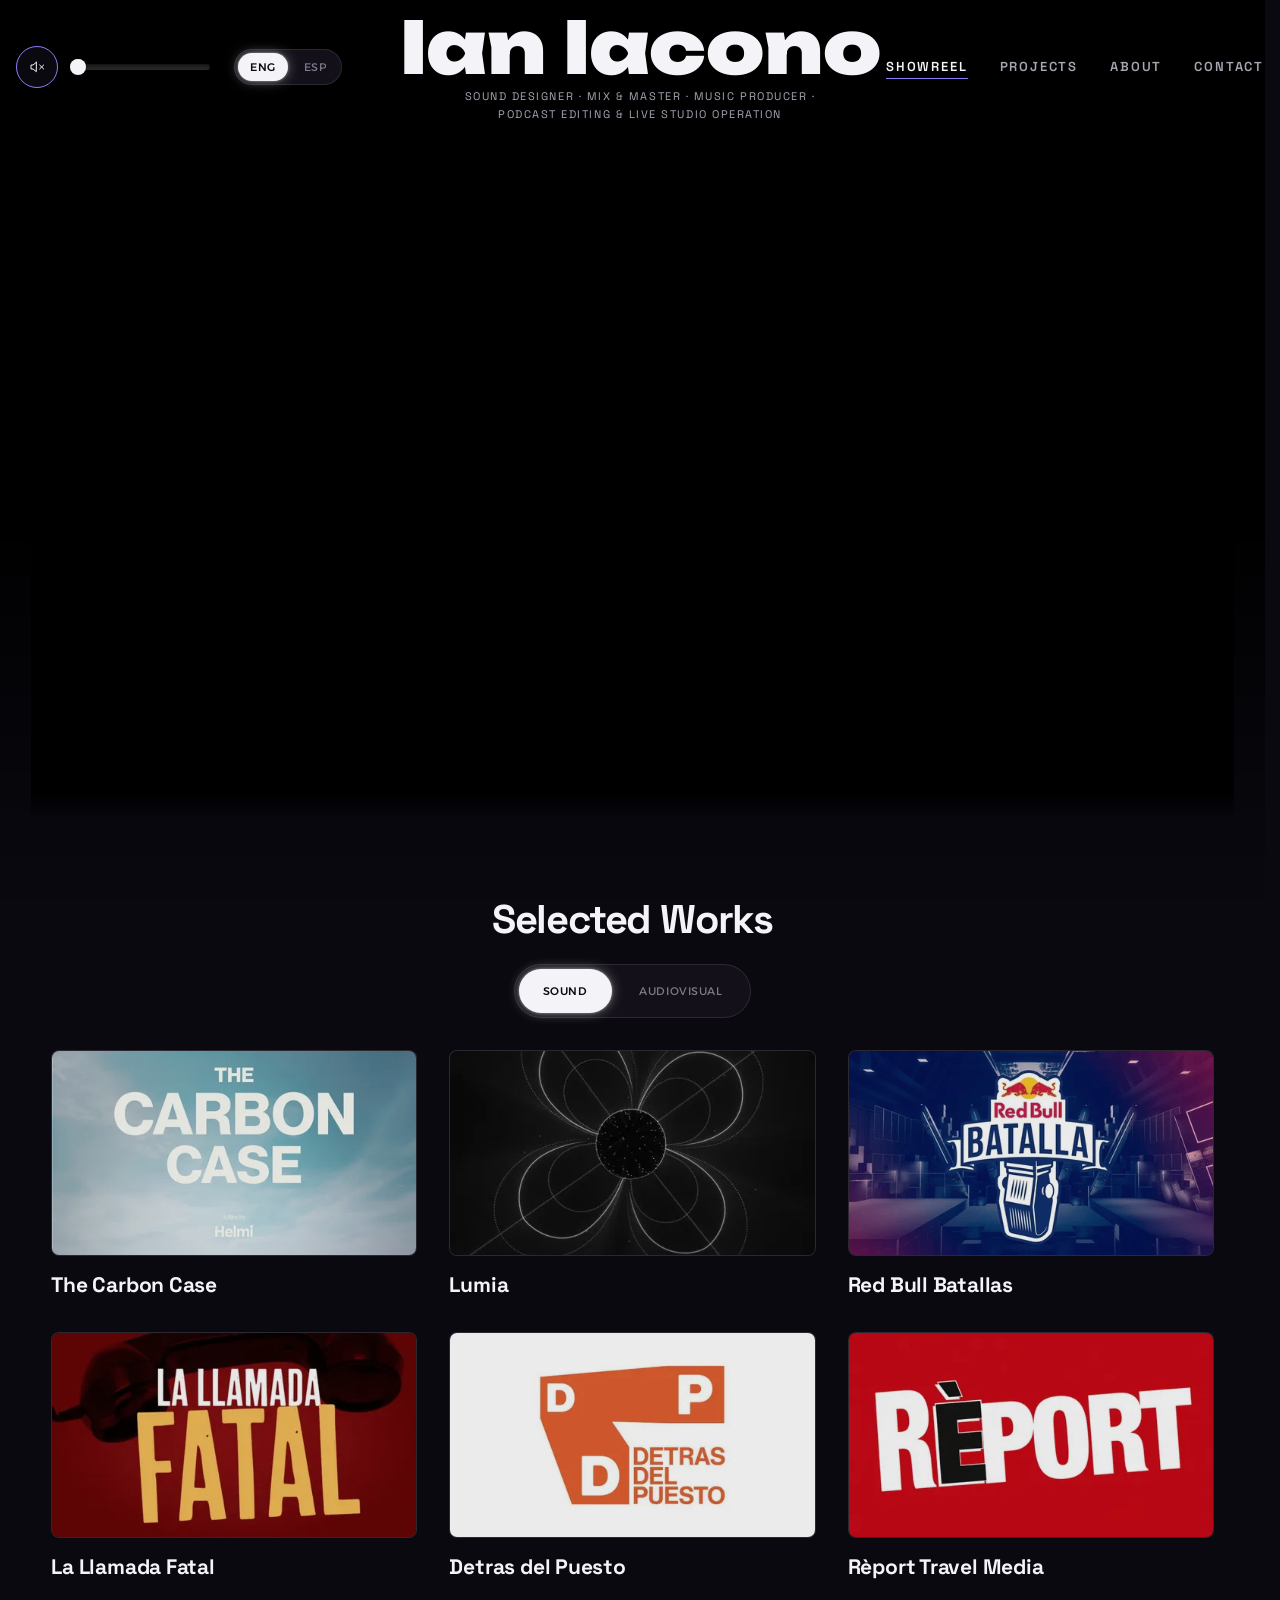
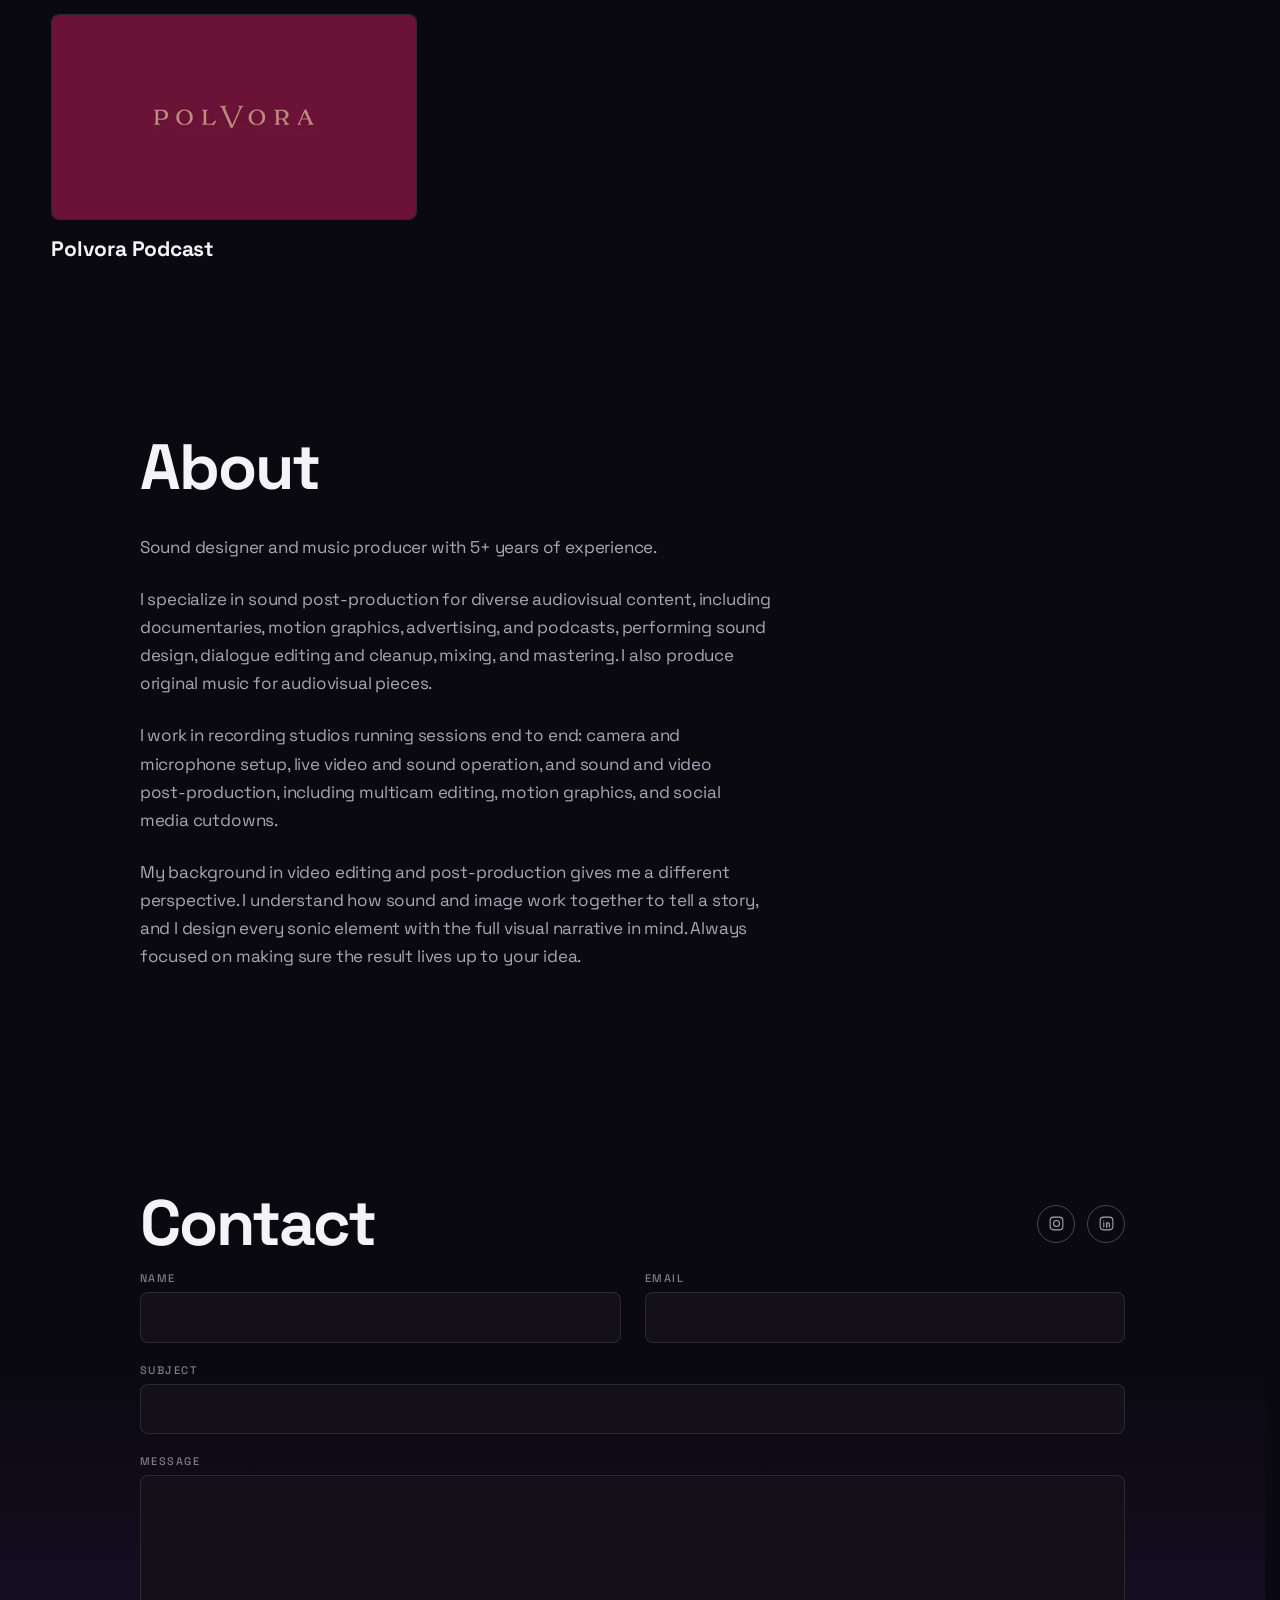
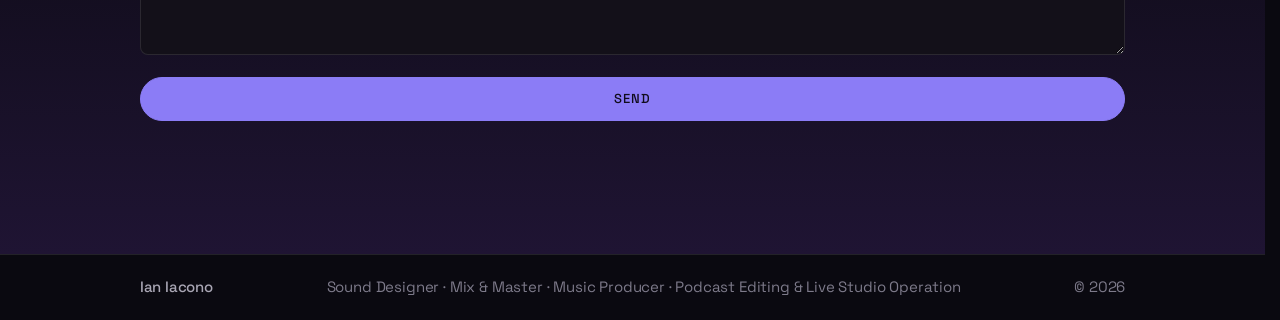
==== index.html @ ac447927 "Name the site "Ian Iacono — Sound Design & Audio Post Production" Replaces "Ian Iacono — Portfolio" " ====
<!doctype html>
<html lang="en" class="no-js">
<head>

  <!-- ======================================================================
       DATOS DE LA PAGINA
       Esto es lo que ve Google y lo que aparece cuando compartis el link.
       Para cambiar el titulo o la descripcion, edita las lineas de abajo.
       ====================================================================== -->

  <meta charset="utf-8">
  <meta name="viewport" content="width=device-width, initial-scale=1">

  <title>Ian Iacono — Sound Design &amp; Audio Post Production</title>
  <meta name="description" content="Sound Designer &middot; Mix &amp; Master &middot; Music Producer &middot; Audio Editing &amp; Live Studio Operation // 5+ years of experience in sound post-production for diverse audiovisual content, including documentaries, motion graphics, advertising, and podcasts">

  <!-- Las 4 lineas marcadas con DOMINIO son la direccion real del sitio.
       Tienen que ser absolutas (con https:// y el dominio entero) porque
       las lee gente de afuera: Google, para saber cual es la direccion
       verdadera, y WhatsApp/Instagram, para ir a buscar la imagen de la
       previsualizacion. Si algun dia cambia el dominio, se cambian estas
       cuatro y el archivo CNAME de la raiz, y nada mas. -->
  <link rel="canonical" href="https://ianiacono.com/">                           <!-- DOMINIO -->

  <!-- Como se ve el link al compartirlo en WhatsApp, Instagram, etc. -->
  <meta property="og:type" content="website">
  <meta property="og:site_name" content="Ian Iacono">
  <meta property="og:title" content="Ian Iacono — Sound Design &amp; Audio Post Production">
  <meta property="og:description" content="Sound Designer &middot; Mix &amp; Master &middot; Music Producer &middot; Audio Editing &amp; Live Studio Operation // 5+ years of experience in sound post-production for diverse audiovisual content, including documentaries, motion graphics, advertising, and podcasts">
  <meta property="og:url" content="https://ianiacono.com/">                      <!-- DOMINIO -->
  <meta property="og:image" content="https://ianiacono.com/assets/img/og.jpg?v=2">   <!-- DOMINIO -->
  <meta property="og:image:width" content="1200">
  <meta property="og:image:height" content="630">
  <meta property="og:image:alt" content="Ian Iacono — Sound Design &amp; Audio Post Production">
  <meta property="og:locale" content="en_US">

  <meta name="twitter:card" content="summary_large_image">
  <meta name="twitter:title" content="Ian Iacono — Sound Design &amp; Audio Post Production">
  <meta name="twitter:description" content="Sound Designer &middot; Mix &amp; Master &middot; Music Producer &middot; Audio Editing &amp; Live Studio Operation // 5+ years of experience in sound post-production for diverse audiovisual content, including documentaries, motion graphics, advertising, and podcasts">
  <meta name="twitter:image" content="https://ianiacono.com/assets/img/og.jpg?v=2">  <!-- DOMINIO -->

  <meta name="theme-color" content="#0a0910">
  <meta name="color-scheme" content="dark">

  <!-- Iconos de la pestana del navegador y del celular. El "?v=2" al
       final es a proposito: los navegadores cachean el favicon mucho
       mas agresivo que el resto de la pagina (a veces no lo vuelven a
       pedir ni con un refresh fuerte) -- al cambiarle los colores hacia
       falta esto para que lo trate como un archivo distinto y lo baje
       de nuevo. La proxima vez que se edite el icono, subir este numero. -->
  <link rel="icon" href="favicon.ico?v=2" sizes="32x32">
  <link rel="icon" href="assets/img/icon.svg?v=2" type="image/svg+xml">
  <link rel="apple-touch-icon" href="apple-touch-icon.png?v=2">

  <!-- Las tipografias estan en este mismo sitio: no dependemos de nadie -->
  <link rel="preload" href="assets/fonts/spacegrotesk-latin.woff2" as="font" type="font/woff2" crossorigin>

  <!-- El video del reel se pide con prioridad desde ya, para que este listo
       lo antes posible -- ya no usa una imagen "poster" de relleno mientras
       carga (ver README): mejor que arranque rapido a que haya algo lindo
       para mostrar mientras se espera. -->
  <link rel="preload" href="assets/video/reel.mp4" as="video" fetchpriority="high">

  <!-- Rutas relativas (sin "/" adelante) a proposito: asi el sitio funciona
       tal cual este en la raiz de un dominio (Vercel, dominio propio) o en
       una subcarpeta (GitHub Pages sirve en usuario.github.io/repo/, no en
       la raiz) sin tener que tocar nada segun donde este colgado. -->
  <link rel="stylesheet" href="css/style.css">

  <!-- Sin JavaScript no hay forma de sacar el blur ni la pantalla de
       carga de aca abajo -- sin este escape quedarian puestos para
       siempre. Con JS activado (el caso normal) esta regla ni se nota,
       el blur lo maneja el CSS/JS de mas abajo. -->
  <noscript><style>.site-blur{filter:none!important}[data-preloader]{display:none!important}</style></noscript>
</head>

<body data-site-name="Ian Iacono">

  <!-- PANTALLA DE CARGA INICIAL. Tapa la pagina (ver .site-blur, la capa
       que envuelve la barra de navegacion + el contenido + el pie, mas
       abajo) con un blur que se va destapando a medida que el reel y el
       video de cada tarjeta de proyecto quedan listos para reproducirse
       (ver PRELOADER en js/player.js). Vive afuera de .site-blur a
       proposito, para que el cartel y los puntitos se vean siempre
       nitidos mientras el fondo todavia esta borroso. -->
  <div class="preloader" data-preloader aria-hidden="true">
    <p class="preloader__msg" data-es="Activá el audio para una mejor experiencia.">Turn the audio on for a better experience.</p>
    <div class="preloader__dots"><span></span><span></span><span></span></div>
  </div>

  <div class="site-blur" data-site-blur>

    <!-- ==========================================================================
         BARRA DE NAVEGACION  —  aparece fija arriba en todas las paginas
         ========================================================================== -->
  <header class="nav">
    <div class="nav__inner">
      <!-- "Ian Iacono" arriba a la izquierda, a la izquierda del boton y
           el slider de sonido. Es un LINK de vuelta al reel del home:
           aparece siempre que la barra esta en su version chica
           (.nav.is-stuck -- en cualquier pagina de proyecto, o en el home
           despues de scrollear) y SOLO en escritorio -- ver
           ".nav__project-brand" en css/style.css. Arriba de todo del home
           no hace falta: ya esta el nombre grande centrado, y ese no es
           link porque ahi ya estas en el reel. -->
      <a class="nav__project-brand" href="#home">Ian Iacono</a>

      <!-- CONTROL GLOBAL DE SONIDO. Es el unico control de audio de todo
           el sitio: prende o apaga el volumen de lo que se este
           reproduciendo (el carrusel/reel, o el proyecto que estes
           mirando en la grilla). Los navegadores exigen un click real
           para permitir sonido, por eso arranca siempre en silencio.

           Va a la IZQUIERDA, no con los links de la derecha: el nombre
           grande del home esta centrado y es ancho, y con el volumen +
           cuatro links apretados a la derecha se le venian encima (se
           veia el boton de volumen pisando el apellido). De este lado
           hay lugar de sobra. Queda justo despues de .nav__project-brand
           a proposito: cuando la barra se achica y aparece el nombre
           chico, el volumen queda a su derecha, y como el nombre ocupa
           su lugar igual mientras esta invisible, el volumen no se
           corre ni un pixel entre los dos estados. -->
      <div class="audio-control audio-control--nav">
        <button type="button" class="audio-control__toggle" aria-pressed="false" aria-label="Turn on site sound">
          <svg class="icon-off" viewBox="0 0 24 24" fill="none" stroke="currentColor" stroke-width="1.5" stroke-linecap="round" stroke-linejoin="round" aria-hidden="true"><path d="M11 5 6 9H3v6h3l5 4V5Z"/><path d="m22 9-6 6M16 9l6 6"/></svg><svg class="icon-on" viewBox="0 0 24 24" fill="none" stroke="currentColor" stroke-width="1.5" stroke-linecap="round" stroke-linejoin="round" aria-hidden="true"><path d="M11 5 6 9H3v6h3l5 4V5Z"/><path d="M16 9a4 4 0 0 1 0 6"/><path d="M19 6a8 8 0 0 1 0 12"/></svg>
        </button>
        <input type="range" class="audio-control__level" min="0" max="100" value="80" step="1"
               aria-label="Site volume" style="--level-num:80">
      </div>
      </div>

      <!-- MARCA GRANDE: SOLO ESCRITORIO (mas de 900px). Se ve arriba de
           todo del home (nombre + subtitulo, centrados); al scrollear --
           o en cualquier otra pagina -- se desvanece y la barra queda en
           su version chica (ver .nav.is-stuck en css/style.css). No es
           un link: en ese momento ya estas en el home.
           En celular/tablet este bloque no se usa (display:none, ver
           ".nav__brand" en "14. RESPONSIVE" de css/style.css): el
           equivalente movil es ".hero__welcome", mas abajo, DENTRO de
           .hero -- ahi porque .nav es position:fixed, asi que cualquier
           cosa adentro se queda flotando sobre el reel al scrollear en
           vez de irse con la pagina. Con nombre/subtitulo/links/boton
           viviendo en .hero (flujo normal), se van del scroll como
           cualquier otro contenido, en vez de quedar pegados a la
           pantalla. -->
      <div class="nav__brand">
        <p class="nav__brand-name">Ian Iacono</p>
        <p class="nav__brand-role" data-es="Diseñador sonoro&nbsp;&middot; Mezcla y máster&nbsp;&middot; Productor musical&nbsp;&middot; Edición de podcast y operación de estudio en vivo">Sound Designer&nbsp;&middot; Mix &amp; Master&nbsp;&middot; Music Producer&nbsp;&middot; Podcast Editing &amp; Live Studio Operation</p>
      </div>


      <div class="nav__right">
        <nav class="nav__links" aria-label="Main navigation">
          <!-- #home ya hace scroll instantaneo al toque del reel (ver el
               router en main.js) — no hace falta un ancla nueva. -->
          <a class="nav__link" href="#home">Showreel</a>
          <a class="nav__link" href="#projects" data-es="Proyectos">Projects</a>
          <a class="nav__link" href="#about" data-es="Sobre mí">About</a>
          <a class="nav__link" href="#contact" data-es="Contacto">Contact</a>
        </nav>
      </div>
  </header>

  <main id="main">

    <!-- ==========================================================================
         SECCION 1 de 11  —  HOME   (direccion: # o #home)
         ========================================================================== -->
    <section class="page" id="home" data-title="Sound Design &amp; Audio Post Production">
      <!-- Reel principal. El fondo es el mismo video, agrandado y borroso,
           sincronizado en todo momento con el que se ve adelante. -->
      <div class="hero">
        <div class="hero__bg" aria-hidden="true">
          <!-- Copia liviana del reel (480x270, sin audio, ~85kbps) solo para
               este fondo: se lo agranda y desenfoca tanto que la resolucion
               real no se nota, y decodificar un segundo video pesado en
               simultaneo con el reel principal es lo que hacia que el fondo
               se viera entrecortado, sobre todo en celular. -->
          <video src="assets/video/reel-bg.mp4" muted loop playsinline preload="none"
                 tabindex="-1" data-hero-bg></video>
        </div>

        <!-- BIENVENIDA MOVIL: SOLO CELULAR/TABLET (hasta 900px, ver
             ".hero__welcome" en css/style.css) -- el equivalente de
             ".nav__brand" de arriba, pero viviendo aca adentro de .hero
             (que NO es position:fixed) en vez de adentro de la barra
             fija. Por eso se va con el scroll como cualquier otro
             contenido del reel, en vez de quedar flotando encima. Mismo
             nombre/subtitulo que arriba (reutiliza sus mismas clases,
             .nav__brand-name/.nav__brand-role, para heredar el mismo
             estilo) -- si cambias el texto de uno, cambia el del otro
             tambien. -->
        <div class="hero__welcome">
          <p class="nav__brand-name">Ian Iacono</p>
          <p class="nav__brand-role" data-es="Diseñador sonoro&nbsp;&middot; Mezcla y máster&nbsp;&middot; Productor musical&nbsp;&middot; Edición de podcast y operación de estudio en vivo">Sound Designer&nbsp;&middot; Mix &amp; Master&nbsp;&middot; Music Producer&nbsp;&middot; Podcast Editing &amp; Live Studio Operation</p>

          <div class="nav__links hero__welcome-links">
            <a class="nav__link" href="#home">Showreel</a>
            <a class="nav__link" href="#projects" data-es="Proyectos">Projects</a>
            <a class="nav__link" href="#about" data-es="Sobre mí">About</a>
            <a class="nav__link" href="#contact" data-es="Contacto">Contact</a>
          </div>

          <!-- Envuelto en su propio div (que ocupa todo el espacio que
               sobra debajo de los links) para poder centrarlo justo en
               el medio de ese espacio -- entre el borde de abajo de los
               links y el borde de arriba del reel -- en vez de pegarlo
               contra los links con un margen fijo. -->
          <div class="hero__welcome-audio-wrap">
            <!-- Copia movil del boton de sonido (sin la barra de volumen),
                 para que se vea ya de entrada -- el de .nav__right (el que
                 titila/vibra) recien se muestra al hacer scroll, y para
                 entonces ya pudiste haber visto el reel en silencio. Mismo
                 boton, mismo estado: audio.js los mantiene sincronizados
                 (los busca a todos por la clase .audio-control__toggle,
                 sin importar donde viven). -->
            <button type="button" class="audio-control__toggle hero__welcome-audio" aria-pressed="false" aria-label="Turn on site sound">
              <svg class="icon-off" viewBox="0 0 24 24" fill="none" stroke="currentColor" stroke-width="1.5" stroke-linecap="round" stroke-linejoin="round" aria-hidden="true"><path d="M11 5 6 9H3v6h3l5 4V5Z"/><path d="m22 9-6 6M16 9l6 6"/></svg><svg class="icon-on" viewBox="0 0 24 24" fill="none" stroke="currentColor" stroke-width="1.5" stroke-linecap="round" stroke-linejoin="round" aria-hidden="true"><path d="M11 5 6 9H3v6h3l5 4V5Z"/><path d="M16 9a4 4 0 0 1 0 6"/><path d="M19 6a8 8 0 0 1 0 12"/></svg>
            </button>
          </div>
        </div>

        <div class="hero__frame">
          <div class="player" data-hero-main>
            <video class="hero__video" data-src="assets/video/reel.mp4" preload="none" loop playsinline muted
                   width="1280" height="720"
                   aria-label="Sound design demo reel by Ian Iacono"></video>

            <!-- Reemplaza el poster de relleno: mientras el video no tiene
                 datos suficientes para arrancar, se ve esto en vez de una
                 imagen fija que despues cambia de golpe por el video real. -->
            <div class="player__loading" data-hero-loading aria-hidden="true">
              <svg viewBox="0 0 24 24" fill="none" aria-hidden="true">
                <circle cx="12" cy="12" r="9.5" stroke="currentColor" stroke-opacity="0.2" stroke-width="2"/>
                <path d="M21.5 12a9.5 9.5 0 0 0-9.5-9.5" stroke="currentColor" stroke-width="2" stroke-linecap="round"/>
              </svg>
            </div>

            <!-- El sonido de este video lo maneja el control del header:
                 aca solo queda pausar/reanudar y la linea de tiempo. -->
            <div class="player__controls">
              <button type="button" class="player__playpause" data-hero-playpause aria-pressed="true" aria-label="Pause">
                <svg class="icon-pause" viewBox="0 0 24 24" fill="currentColor" aria-hidden="true"><path d="M7 5h4v14H7zM13 5h4v14h-4z"/></svg><svg class="icon-play" viewBox="0 0 24 24" fill="currentColor" aria-hidden="true"><path d="M8 5.5v13l11-6.5-11-6.5Z"/></svg>
              </button>
              <input type="range" class="player__scrub" min="0" max="1000" value="0" step="1"
                     aria-label="Video timeline">
              <span class="player__time" aria-hidden="true">0:00 / 0:00</span>
              <button type="button" class="player__fullscreen" data-hero-fullscreen aria-pressed="false" aria-label="Fullscreen">
                <svg class="icon-expand" viewBox="0 0 24 24" fill="none" stroke="currentColor" stroke-width="1.5" stroke-linecap="round" stroke-linejoin="round" aria-hidden="true"><path d="M8 3H5a2 2 0 0 0-2 2v3"/><path d="M21 8V5a2 2 0 0 0-2-2h-3"/><path d="M3 16v3a2 2 0 0 0 2 2h3"/><path d="M16 21h3a2 2 0 0 0 2-2v-3"/></svg><svg class="icon-compress" viewBox="0 0 24 24" fill="none" stroke="currentColor" stroke-width="1.5" stroke-linecap="round" stroke-linejoin="round" aria-hidden="true"><path d="M8 3v3a2 2 0 0 1-2 2H3"/><path d="M21 8h-3a2 2 0 0 1-2-2V3"/><path d="M3 16h3a2 2 0 0 1 2 2v3"/><path d="M16 21v-3a2 2 0 0 1 2-2h3"/></svg>
              </button>
            </div>
          </div>
        </div>

        <a class="hero__scroll" href="#projects">
          <span data-es="Ver proyectos">See Projects</span>
          <svg viewBox="0 0 24 24" fill="none" stroke="currentColor" stroke-width="1.5" stroke-linecap="round" stroke-linejoin="round" aria-hidden="true"><path d="M12 5v14M5 12l7 7 7-7"/></svg>
        </a>
      </div>

      <div class="wrap page__body page__body--after-hero" id="projects">

        <!-- "Selected Works" arriba del SELECTOR SOUND / AUDIOVISUAL,
             los dos centrados. Los dos botones alternan cual grilla de
             abajo se ve, sin cambiar de pagina. -->
        <div class="portfolio-tabs-row reveal">
          <h2 class="portfolio-tabs-row__title" data-es="Trabajos seleccionados">Selected Works</h2>
          <div class="portfolio-tabs" data-portfolio-tabs role="tablist" aria-label="Project category">
            <span class="portfolio-tabs__thumb" data-portfolio-thumb aria-hidden="true"></span>
            <button type="button" class="portfolio-tab" data-portfolio-target="sound"
                    role="tab" aria-selected="true" aria-controls="grid-projects" id="tab-sound">
              Sound
            </button>
            <button type="button" class="portfolio-tab" data-portfolio-target="audiovisual"
                    role="tab" aria-selected="false" aria-controls="grid-projects" id="tab-audiovisual" tabindex="-1">
              Audiovisual
            </button>
          </div>
        </div>

        <!-- UNA SOLA GRILLA con los diez proyectos. El selector de
             arriba (sound / audiovisual) no cambia de grilla: filtra
             estas mismas tarjetas por su "data-tags".

             Son etiquetas y no una categoria sola porque tres proyectos
             son las dos cosas -- Detras del Puesto, Report y Polvora,
             donde el trabajo fue de sonido Y de video -- y aparecen en
             las dos pestanas. Van separadas por espacio, igual que
             "class". Sound muestra siete y Audiovisual seis.

             El orden de aca es tambien el de los botones Back/Next de
             cada proyecto. -->
        <div class="grid" id="grid-projects" data-portfolio-grid>
        <article class="tile reveal" data-delay="0" data-tags="sound">
          <a class="tile__link" href="#thecarboncase" aria-label="View project: The Carbon Case">
            <div class="tile__media">
              <img class="tile__poster" src="assets/img/the-carbon-case-960.webp"
                   srcset="assets/img/the-carbon-case-480.webp 480w, assets/img/the-carbon-case-960.webp 960w, assets/img/the-carbon-case.webp 1600w"
                   sizes="(max-width: 640px) calc(100vw - 2.5rem), (max-width: 900px) 45vw, 30vw"
                   width="1600" height="1531" alt="The Carbon Case cover: a planted field under a pale blue sky" style="object-position:50% 0%" loading="lazy" decoding="async">
              <video class="tile__video" data-src="assets/video/thecarboncase-hover.mp4" muted loop playsinline preload="none"
                     width="1600" height="1531" aria-hidden="true" tabindex="-1" style="object-position:50% 0%"></video>
            </div>
            <div class="tile__meta">
              <div>
                <h2 class="tile__title">The Carbon Case</h2>
                
              </div>
              <svg class="tile__arrow" viewBox="0 0 24 24" fill="none" stroke="currentColor" stroke-width="1.5" stroke-linecap="round" stroke-linejoin="round" aria-hidden="true"><path d="M7 17 17 7M9 7h8v8"/></svg>
            </div>
          </a>
        </article>
        <article class="tile reveal" data-delay="1" data-tags="sound">
          <a class="tile__link" href="#lumia" aria-label="View project: Lumia">
            <div class="tile__media">
              <img class="tile__poster" src="assets/img/lumia-960.webp"
                   srcset="assets/img/lumia-480.webp 480w, assets/img/lumia-960.webp 960w, assets/img/lumia.webp 1253w"
                   sizes="(max-width: 640px) calc(100vw - 2.5rem), (max-width: 900px) 45vw, 30vw"
                   width="1253" height="1045" alt="Lumia cover: a geometric figure made of white lines on a black background" loading="lazy" decoding="async">
              <video class="tile__video" data-src="assets/video/lumia-hover.mp4" muted loop playsinline preload="none"
                     width="1253" height="1045" aria-hidden="true" tabindex="-1"></video>
            </div>
            <div class="tile__meta">
              <div>
                <h2 class="tile__title">Lumia</h2>
                
              </div>
              <svg class="tile__arrow" viewBox="0 0 24 24" fill="none" stroke="currentColor" stroke-width="1.5" stroke-linecap="round" stroke-linejoin="round" aria-hidden="true"><path d="M7 17 17 7M9 7h8v8"/></svg>
            </div>
          </a>
        </article>
        <article class="tile reveal" data-delay="2" data-tags="sound">
          <a class="tile__link" href="#redbull" aria-label="View project: Red Bull Batallas">
            <div class="tile__media">
              <img class="tile__poster" src="assets/img/red-bull-batallas-960.webp"
                   srcset="assets/img/red-bull-batallas-480.webp 480w, assets/img/red-bull-batallas-960.webp 960w, assets/img/red-bull-batallas.webp 1365w"
                   sizes="(max-width: 640px) calc(100vw - 2.5rem), (max-width: 900px) 45vw, 30vw"
                   width="1365" height="768" alt="Red Bull Batallas logo over a moody blue-lit battle venue" loading="lazy" decoding="async">
              <video class="tile__video" data-src="assets/video/redbull-hover.mp4" muted loop playsinline preload="none"
                     width="1365" height="768" aria-hidden="true" tabindex="-1"></video>
            </div>
            <div class="tile__meta">
              <div>
                <h2 class="tile__title">Red Bull Batallas</h2>
                
              </div>
              <svg class="tile__arrow" viewBox="0 0 24 24" fill="none" stroke="currentColor" stroke-width="1.5" stroke-linecap="round" stroke-linejoin="round" aria-hidden="true"><path d="M7 17 17 7M9 7h8v8"/></svg>
            </div>
          </a>
        </article>
        <article class="tile reveal" data-delay="0" data-tags="sound">
          <!-- Es el unico proyecto sin video de hover (no hay
               lallamada-hover.mp4). En su lugar, al pasar el mouse la
               portada titila y suena un fragmento del podcast: los dos
               atributos de abajo son los que encienden eso, ver
               "TARJETA CON TITILEO + SONIDO" en js/player.js. El mp3 no se
               descarga hasta el primer hover, asi que en celular -- donde
               no hay hover -- no se pide nunca. -->
          <a class="tile__link" href="#lallamada" aria-label="View project: La Llamada Fatal"
             data-tile-flicker
             data-tile-audio="assets/audio/lallamada-hover.mp3">
            <div class="tile__media">
              <img class="tile__poster" src="assets/img/la-llamada-fatal-960.webp"
                   srcset="assets/img/la-llamada-fatal-480.webp 480w, assets/img/la-llamada-fatal-960.webp 960w, assets/img/la-llamada-fatal.webp 640w"
                   sizes="(max-width: 640px) calc(100vw - 2.5rem), (max-width: 900px) 45vw, 30vw"
                   width="640" height="640" alt="La Llamada Fatal podcast cover: a red telephone on a dark background" loading="lazy" decoding="async">
              
            </div>
            <div class="tile__meta">
              <div>
                <h2 class="tile__title">La Llamada Fatal</h2>
                
              </div>
              <svg class="tile__arrow" viewBox="0 0 24 24" fill="none" stroke="currentColor" stroke-width="1.5" stroke-linecap="round" stroke-linejoin="round" aria-hidden="true"><path d="M7 17 17 7M9 7h8v8"/></svg>
            </div>
          </a>
        </article>
        <article class="tile reveal" data-delay="1" data-tags="sound audiovisual">
          <a class="tile__link" href="#ddp" aria-label="View project: Detras del Puesto">
            <div class="tile__media">
              <img class="tile__poster" src="assets/img/detras-del-puesto-960.webp"
                   srcset="assets/img/detras-del-puesto-480.webp 480w, assets/img/detras-del-puesto-960.webp 960w, assets/img/detras-del-puesto.webp 822w"
                   sizes="(max-width: 640px) calc(100vw - 2.5rem), (max-width: 900px) 45vw, 30vw"
                   width="822" height="640" alt="Detras del Puesto logo in orange on a white background" loading="lazy" decoding="async">
              <video class="tile__video" data-src="assets/video/ddp-hover.mp4" muted loop playsinline preload="none"
                     width="822" height="640" aria-hidden="true" tabindex="-1"></video>
            </div>
            <div class="tile__meta">
              <div>
                <h2 class="tile__title">Detras del Puesto</h2>
                
              </div>
              <svg class="tile__arrow" viewBox="0 0 24 24" fill="none" stroke="currentColor" stroke-width="1.5" stroke-linecap="round" stroke-linejoin="round" aria-hidden="true"><path d="M7 17 17 7M9 7h8v8"/></svg>
            </div>
          </a>
        </article>
        <article class="tile reveal" data-delay="2" data-tags="sound audiovisual">
          <a class="tile__link" href="#reports" aria-label="View project: Rèport Travel Media">
            <div class="tile__media">
              <img class="tile__poster" src="assets/img/report-travel-media-960.webp"
                   srcset="assets/img/report-travel-media-480.webp 480w, assets/img/report-travel-media-960.webp 960w, assets/img/report-travel-media.webp 1252w"
                   sizes="(max-width: 640px) calc(100vw - 2.5rem), (max-width: 900px) 45vw, 30vw"
                   width="1252" height="1252" alt="Rèport Travel Media logo in black and white on a red background" loading="lazy" decoding="async">
              <video class="tile__video" data-src="assets/video/reports-hover.mp4" muted loop playsinline preload="none"
                     width="1252" height="1252" aria-hidden="true" tabindex="-1"></video>
            </div>
            <div class="tile__meta">
              <div>
                <h2 class="tile__title">Rèport Travel Media</h2>
                
              </div>
              <svg class="tile__arrow" viewBox="0 0 24 24" fill="none" stroke="currentColor" stroke-width="1.5" stroke-linecap="round" stroke-linejoin="round" aria-hidden="true"><path d="M7 17 17 7M9 7h8v8"/></svg>
            </div>
          </a>
        </article>
        <article class="tile reveal" data-delay="0" data-tags="sound audiovisual">
          <a class="tile__link" href="#section12" aria-label="View project: Polvora Podcast">
            <div class="tile__media">
              <img class="tile__poster" src="assets/img/polvora-podcast-960.webp"
                   srcset="assets/img/polvora-podcast-480.webp 480w, assets/img/polvora-podcast-960.webp 960w, assets/img/polvora-podcast.webp 1920w"
                   sizes="(max-width: 640px) calc(100vw - 2.5rem), (max-width: 900px) 45vw, 30vw"
                   width="1920" height="1080" alt="Polvora Podcast logo: the word Polvora in tan serif type on a wine-red background" loading="lazy" decoding="async">
              <video class="tile__video" data-src="assets/video/section12-hover.mp4" muted loop playsinline preload="none"
                     width="1920" height="1080" aria-hidden="true" tabindex="-1"></video>
            </div>
            <div class="tile__meta">
              <div>
                <h2 class="tile__title">Polvora Podcast</h2>
                
              </div>
              <svg class="tile__arrow" viewBox="0 0 24 24" fill="none" stroke="currentColor" stroke-width="1.5" stroke-linecap="round" stroke-linejoin="round" aria-hidden="true"><path d="M7 17 17 7M9 7h8v8"/></svg>
            </div>
          </a>
        </article>
        <article class="tile reveal" data-delay="0" data-tags="audiovisual">
          <a class="tile__link" href="#faiketen" aria-label="View project: Te Lo Aseguro | Analipsis">
            <div class="tile__media">
              <img class="tile__poster" src="assets/img/te-lo-aseguro-960.webp"
                   srcset="assets/img/te-lo-aseguro-480.webp 480w, assets/img/te-lo-aseguro-960.webp 960w, assets/img/te-lo-aseguro.webp 1280w"
                   sizes="(max-width: 640px) calc(100vw - 2.5rem), (max-width: 900px) 45vw, 30vw"
                   width="1280" height="720" alt="Show thumbnail: two hosts next to the title Las cenizas no se apagan" loading="lazy" decoding="async">
              <video class="tile__video" data-src="assets/video/faiketen-hover.mp4" muted loop playsinline preload="none"
                     width="1280" height="720" aria-hidden="true" tabindex="-1"></video>
            </div>
            <div class="tile__meta">
              <div>
                <h2 class="tile__title">Te Lo Aseguro | Analipsis</h2>
                
              </div>
              <svg class="tile__arrow" viewBox="0 0 24 24" fill="none" stroke="currentColor" stroke-width="1.5" stroke-linecap="round" stroke-linejoin="round" aria-hidden="true"><path d="M7 17 17 7M9 7h8v8"/></svg>
            </div>
          </a>
        </article>
        <article class="tile reveal" data-delay="1" data-tags="audiovisual">
          <a class="tile__link" href="#juleriaque" aria-label="View project: Juleriaque">
            <div class="tile__media">
              <img class="tile__poster" src="assets/img/report-travel-media-2-960.webp"
                   srcset="assets/img/report-travel-media-2-480.webp 480w, assets/img/report-travel-media-2-960.webp 960w, assets/img/report-travel-media-2.webp 1023w"
                   sizes="(max-width: 640px) calc(100vw - 2.5rem), (max-width: 900px) 45vw, 30vw"
                   width="1023" height="1027" alt="Black title card with the word Juleriaque in white letters" loading="lazy" decoding="async">
              <video class="tile__video" data-src="assets/video/juleriaque-hover.mp4" muted loop playsinline preload="none"
                     width="1023" height="1027" aria-hidden="true" tabindex="-1"></video>
            </div>
            <div class="tile__meta">
              <div>
                <h2 class="tile__title">Juleriaque</h2>
                
              </div>
              <svg class="tile__arrow" viewBox="0 0 24 24" fill="none" stroke="currentColor" stroke-width="1.5" stroke-linecap="round" stroke-linejoin="round" aria-hidden="true"><path d="M7 17 17 7M9 7h8v8"/></svg>
            </div>
          </a>
        </article>
        <article class="tile reveal" data-delay="2" data-tags="audiovisual">
          <a class="tile__link" href="#playbook" aria-label="View project: Playbook">
            <div class="tile__media">
              <img class="tile__poster" src="assets/img/playbook-960.webp"
                   srcset="assets/img/playbook-480.webp 480w, assets/img/playbook-960.webp 960w, assets/img/playbook.webp 1138w"
                   sizes="(max-width: 640px) calc(100vw - 2.5rem), (max-width: 900px) 45vw, 30vw"
                   width="1138" height="640" alt="Playbook cover: x Anita y Sebas, black background, marketing para marketers" loading="lazy" decoding="async">
              <video class="tile__video" data-src="assets/video/playbook-hover.mp4" muted loop playsinline preload="none"
                     width="1138" height="640" aria-hidden="true" tabindex="-1"></video>
            </div>
            <div class="tile__meta">
              <div>
                <h2 class="tile__title">Playbook</h2>
                
              </div>
              <svg class="tile__arrow" viewBox="0 0 24 24" fill="none" stroke="currentColor" stroke-width="1.5" stroke-linecap="round" stroke-linejoin="round" aria-hidden="true"><path d="M7 17 17 7M9 7h8v8"/></svg>
            </div>
          </a>
        </article>
        </div>

      </div>

      <!-- SOBRE MI. Tercera "pantalla" del inicio, entre Selected Works y
           Contact: el scroll forzado de escritorio para en ella igual que en
           las otras (ver "6. SCROLL FORZADO..." en js/main.js) y ocupa la
           pantalla entera, asi que estando aca no se ve ni la grilla arriba
           ni el formulario abajo.
           Para cambiar el texto alcanza con editar los dos parrafos de
           abajo. El ultimo renglon es un link al formulario de contacto. -->
      <div class="about-band" id="about">

        <div class="wrap wrap--narrow page__body">
          <div class="page__head reveal">
            <h2 class="project__title" data-es="Sobre mí">About</h2>
          </div>

          <!-- Las dos versiones van una al lado de la otra, con las mismas
               etiquetas ESP / ENG que usan las paginas de proyecto. En
               celular se apilan (ESP arriba, ENG abajo). -->
          <div class="about__cols reveal" data-delay="1">
            <div class="lang" data-lang="es">
              <p class="label lang__label">ESP</p>
              <p class="prose" lang="es">Diseñador sonoro y productor musical con 5+ 
                 años de experiencia.</p>
              <p class="prose" lang="es">Me especializo en postproducción de sonido para
                 diversos contenidos audiovisuales, entre ellos documentales, motion
                 graphics, publicidad y podcasts, realizando diseño sonoro, edición y
                 limpieza de diálogos, mezcla y masterización. También produzco música
                 original para piezas audiovisuales.</p>
              <p class="prose" lang="es">Trabajo en estudios de grabación operando las
                 sesiones de punta a punta: armado y setup de cámaras y micrófonos,
                 operación de video y sonido en vivo, y la postproducción de sonido y
                 video, incluyendo edición multicámara, motion graphics y cortes para
                 redes.</p>
              <p class="prose" lang="es">Mi background en edición y postproducción de video
                 me permite tener una perspectiva distinta, entiendo cómo el sonido y la
                 imagen funcionan juntos para contar una historia, y diseño cada elemento
                 sonoro pensando en una narrativa visual completa. Siempre con el foco en
                 que el resultado esté a la altura de tu idea.</p>
            </div>

            <div class="lang" data-lang="en">
              <p class="label lang__label">ENG</p>
              <p class="prose">Sound designer and music producer with 5+ years of
                 experience.</p>
              <p class="prose">I specialize in sound post-production for diverse
                 audiovisual content, including documentaries, motion graphics,
                 advertising, and podcasts, performing sound design, dialogue editing and
                 cleanup, mixing, and mastering. I also produce original music for
                 audiovisual pieces.</p>
              <p class="prose">I work in recording studios running sessions end to end:
                 camera and microphone setup, live video and sound operation, and sound
                 and video post-production, including multicam editing, motion graphics,
                 and social media cutdowns.</p>
              <p class="prose">My background in video editing and post-production gives me
                 a different perspective. I understand how sound and image work together
                 to tell a story, and I design every sonic element with the full visual
                 narrative in mind. Always focused on making sure the result lives up to
                 your idea.</p>
            </div>
          </div>

        </div>
      </div>

      <!-- CONTACTO. El formulario usa FormSubmit.co (sin cuenta, sin backend
           propio) para mandar un mail de verdad a iaconoian1@gmail.com.
           Antes usaba action="mailto:...", pero Chrome (y otros navegadores)
           marcan esos formularios como "no seguros" y bloquean el envio con
           una advertencia -- mailto: no es una conexion verificable como
           HTTPS. FormSubmit resuelve eso: el envio es un POST HTTPS real.
           OJO: la primera vez que alguien mande el formulario en el sitio
           ya publicado, FormSubmit le manda un mail a iaconoian1@gmail.com
           pidiendo confirmar (asi evitan que cualquiera mande mails en tu
           nombre a direcciones ajenas) -- hay que abrir ese mail y confirmar
           una sola vez, despues los envios siguientes llegan directo.
           El JS (main.js, seccion "5. FORMULARIO DE CONTACTO") intercepta
           el envio y lo manda por fetch() al endpoint /ajax/ de FormSubmit
           en vez de dejar que el navegador navegue de verdad hasta
           formsubmit.co: asi la persona nunca ve esa pagina, se queda en
           el sitio todo el tiempo y solo aparece el mensajito de
           data-contact-status ("Enviando...", despues "Listo"). El
           action="https://formsubmit.co/..." del <form> y el campo oculto
           _next quedan solo como respaldo por si el JS no llega a correr
           (navegador viejo, JS desactivado): ahi si se usa el flujo
           normal con redirect, por eso _next sigue haciendo falta.
           El degrade de fondo (negro a violeta muy sutil) va aca, en la
           franja de ancho completo -- no en el .wrap de adentro, que es
           angosto: si el color se pintara ahi, quedaria como una caja
           angosta en vez de ocupar todo el ancho de la pagina. -->
      <div class="contact-band" id="contact">
        <div class="wrap wrap--narrow page__body">
          <div class="page__head reveal">
            <h2 class="project__title" data-es="Contacto">Contact</h2>
            <div class="contact-form__links">
              <!-- Por ahora no lleva a ningun perfil: apunta al inicio del
                   propio sitio. Cuando tengas el usuario de Instagram
                   definitivo, cambia href por "https://instagram.com/USUARIO"
                   y volve a agregarle target="_blank" rel="noopener" (eso
                   ultimo es para que se abra en otra pestana, como el de
                   LinkedIn de aca abajo). -->
              <a class="contact-form__social" href="#home" aria-label="Instagram">
                <svg viewBox="0 0 24 24" fill="none" stroke="currentColor" stroke-width="1.5" stroke-linecap="round" stroke-linejoin="round" aria-hidden="true"><rect x="3" y="3" width="18" height="18" rx="5"/><circle cx="12" cy="12" r="4.2"/><circle cx="17.3" cy="6.7" r="0.6" fill="currentColor" stroke="none"/></svg>
              </a>
              <a class="contact-form__social" href="https://www.linkedin.com/in/ian-iacono/"
                 target="_blank" rel="noopener" aria-label="LinkedIn">
                <svg viewBox="0 0 24 24" fill="none" stroke="currentColor" stroke-width="1.5" stroke-linecap="round" stroke-linejoin="round" aria-hidden="true"><rect x="3" y="3" width="18" height="18" rx="5"/><circle cx="8.2" cy="8.6" r="0.75" fill="currentColor" stroke="none"/><path d="M8.2 11v6"/><path d="M12.3 17v-4.2c0-1.2 0.9-1.9 1.9-1.9s1.9 0.7 1.9 1.9V17"/><path d="M12.3 17v-6"/></svg>
              </a>
            </div>
          </div>

          <form class="contact-form reveal" action="https://formsubmit.co/iaconoian1@gmail.com" method="POST">
            <input type="hidden" name="_subject" value="New message from your portfolio">
            <input type="hidden" name="_template" value="table">
            <input type="hidden" name="_next" value="">
            <div class="contact-form__row">
              <label class="contact-form__field">
                <span class="label" data-es="Nombre">Name</span>
                <input type="text" name="name" autocomplete="name" required>
              </label>
              <label class="contact-form__field">
                <span class="label">Email</span>
                <input type="email" name="email" autocomplete="email" required>
              </label>
            </div>
            <!-- Va suelto (no adentro de .contact-form__row, que es la
                 grilla de dos columnas de Name/Email), asi ocupa el ancho
                 completo igual que Message. Sin "required": el asunto
                 ayuda pero no vale trabar el envio por eso. Se llama
                 "subject" y no "_subject" a proposito: "_subject" es el
                 campo con el que FormSubmit arma el asunto del mail
                 (esta mas arriba, oculto, fijo en "New message from your
                 portfolio"); si se repitiera el nombre, competirian por
                 lo mismo. Asi, el asunto del mail sigue siendo siempre el
                 mismo y esto llega como una fila mas del cuerpo. -->
            <label class="contact-form__field">
              <span class="label" data-es="Asunto">Subject</span>
              <input type="text" name="subject" autocomplete="off">
            </label>
            <label class="contact-form__field">
              <span class="label" data-es="Mensaje">Message</span>
              <textarea name="message" rows="7" required></textarea>
            </label>
            <button type="submit" class="btn btn--primary" data-es="Enviar">Send</button>
            <p class="contact-form__status" data-contact-status role="status" aria-live="polite"></p>
          </form>
        </div>
      </div>

    </section>

    <!-- ==========================================================================
         ORDEN DE LOS BOTONES "BACK" / "NEXT" DE LOS PROYECTOS

         Next sigue el mismo orden en que se ven las tarjetas en la grilla de
         "Selected Works", leyendo de izquierda a derecha y de arriba a abajo:
         primero la pestana Sound entera y despues la Audiovisual. Back hace
         exactamente lo mismo al reves. Es un ciclo cerrado: el ultimo vuelve
         al primero.

           The Carbon Case -> Lumia -> Red Bull Batallas -> La Llamada Fatal ->
           Detras Del Puesto -> Rèport Travel Media -> Polvora Podcast ->
           Te Lo Aseguro -> Juleriaque -> Playbook -> (vuelve a The Carbon Case)

         Los enlaces estan escritos a mano en cada proyecto (el href del boton
         Back y el del Next, mas abajo en cada seccion). Si algun dia cambia
         el orden de las tarjetas en la grilla, hay que reacomodar esos dos
         enlaces en las DIEZ secciones para que el ciclo siga cerrado: si uno
         solo queda mal, se puede terminar dando vueltas sin pasar por algun
         proyecto. Ese es justo el error que se cometio al reordenar la
         grilla la primera vez: las tarjetas se movieron y estos enlaces se
         quedaron donde estaban.
         ========================================================================== -->

    <!-- ==========================================================================
         SECCION 2 de 11  —  PROYECTO: THE CARBON CASE   (direccion: #thecarboncase)
         ========================================================================== -->
    <!-- Para cambiar los textos de este proyecto edita: el <h1> (titulo),
         el parrafo de abajo (el rol) y los dos parrafos ESP / ENG.          -->
    <section class="page" id="thecarboncase" data-title="The Carbon Case" hidden>
      <div class="wrap page__body">
        <div class="project">
        <div class="project__media reveal">
          <div class="embed">
            <iframe src="https://www.youtube.com/embed/CfW4vJMptVc?rel=0&amp;loop=0&amp;controls=1&amp;cc_load_policy=0"
                    title="The Carbon Case — official trailer" loading="lazy"
                    allow="accelerometer; clipboard-write; encrypted-media; gyroscope; picture-in-picture; web-share"
                    referrerpolicy="strict-origin-when-cross-origin" allowfullscreen></iframe>
          </div>
        </div>

        <div class="project__info reveal" data-delay="1">
          <h1 class="project__title">The Carbon Case</h1>
          <p class="project__role" data-es="Diseño sonoro, mezcla de regrabación y masterización">Sound Design, Re-recording Mix &amp; Master</p>
          <p class="project__badge" data-es="Próximo estreno">Upcoming release</p>

          <div class="project__text">
            <div class="lang" data-lang="es">
              <p class="label lang__label">ESP</p>
              <p class="prose" lang="es">La nueva producción de Helmi recorre Paraguay, Mozambique, Tailandia y Singapur para ver de cerca los mercados de carbono y descubrir qué está funcionando, qué falta y qué se necesita para escalarlos. Estuve a cargo del diseño sonoro, la limpieza y edición de diálogos, la mezcla y la masterización de todo el proyecto.</p>
            </div>
            <div class="lang" data-lang="en">
              <p class="label lang__label">ENG</p>
              <p class="prose">Helmi&#39;s new production travels through Paraguay, Mozambique, Thailand, and Singapore to take a close look at carbon markets and discover what's working, what's missing, and what it takes to scale them. I was in charge of the sound design, dialogue editing and cleanup, mixing, and mastering for the entire project.</p>
            </div>
          </div>

          <div class="project__actions">
            <!-- Lleva al proyecto anterior de la lista (el primero vuelve
                 al ultimo) -- ya no vuelve a la grilla de #projects. -->
            <a class="btn" href="#playbook"><svg viewBox="0 0 24 24" fill="none" stroke="currentColor" stroke-width="1.5" stroke-linecap="round" stroke-linejoin="round" aria-hidden="true"><path d="M19 12H5M12 19l-7-7 7-7"/></svg><span data-es="Anterior">Back</span></a>
            <!-- Lleva al siguiente proyecto de la lista (el ultimo vuelve
                 al primero). -->
            <a class="btn" href="#lumia">
              <span data-es="Siguiente">Next</span><svg viewBox="0 0 24 24" fill="none" stroke="currentColor" stroke-width="1.5" stroke-linecap="round" stroke-linejoin="round" aria-hidden="true"><path d="M5 12h14M12 5l7 7-7 7"/></svg>
            </a>
          </div>
        </div>

        </div>
      </div>
    </section>

    <!-- ==========================================================================
         SECCION 3 de 11  —  PROYECTO: LUMIA   (direccion: #lumia)
         ========================================================================== -->
    <!-- Para cambiar los textos de este proyecto edita: el <h1> (titulo),
         el parrafo de abajo (el rol) y los dos parrafos ESP / ENG.          -->
    <section class="page" id="lumia" data-title="Lumia" hidden>
      <div class="wrap page__body">
        <div class="project">
        <div class="project__media reveal">
          <div class="embed">
            <iframe src="https://www.youtube.com/embed/1Q3iFE-h9RM?rel=0&amp;loop=0&amp;controls=1&amp;cc_load_policy=0"
                    title="Lumia — project video" loading="lazy"
                    allow="accelerometer; clipboard-write; encrypted-media; gyroscope; picture-in-picture; web-share"
                    referrerpolicy="strict-origin-when-cross-origin" allowfullscreen></iframe>
          </div>
          <p class="project__credit" data-es="Motion graphics y visuales por @tomicalle.art">Motion graphics &amp; visuals by @tomicalle.art</p>
        </div>

        <div class="project__info reveal" data-delay="1">
          <h1 class="project__title">Lumia</h1>
          <p class="project__role" data-es="Diseño sonoro, música y mezcla">Sound Design, Music &amp; Mix</p>
          <p class="project__badge" data-es="Próximo estreno">Upcoming release</p>

          <div class="project__text">
            <div class="lang" data-lang="es">
              <p class="label lang__label">ESP</p>
              <p class="prose" lang="es">Cortometraje sobre la creación del cosmos. Realicé el diseño sonoro y la musicalización en su totalidad, utilizando texturas y espacialidad para transmitir la inmensidad, el vacío y la luz del universo. El trabajo concluyó con la mezcla de sonido final.</p>
            </div>
            <div class="lang" data-lang="en">
              <p class="label lang__label">ENG</p>
              <p class="prose">Short film about the creation of the cosmos. I handled the entire sound design and original score, using spatiality and sound textures to convey empty space, light, and pure immensity, followed by the final audio mix.</p>
            </div>
          </div>

          <div class="project__actions">
            <!-- Lleva al proyecto anterior de la lista (el primero vuelve
                 al ultimo) -- ya no vuelve a la grilla de #projects. -->
            <a class="btn" href="#thecarboncase"><svg viewBox="0 0 24 24" fill="none" stroke="currentColor" stroke-width="1.5" stroke-linecap="round" stroke-linejoin="round" aria-hidden="true"><path d="M19 12H5M12 19l-7-7 7-7"/></svg><span data-es="Anterior">Back</span></a>
            <!-- Lleva al siguiente proyecto de la lista (el ultimo vuelve
                 al primero). -->
            <a class="btn" href="#redbull">
              <span data-es="Siguiente">Next</span><svg viewBox="0 0 24 24" fill="none" stroke="currentColor" stroke-width="1.5" stroke-linecap="round" stroke-linejoin="round" aria-hidden="true"><path d="M5 12h14M12 5l7 7-7 7"/></svg>
            </a>
          </div>
        </div>

        </div>
      </div>
    </section>

    <!-- ==========================================================================
         SECCION 4 de 11  —  PROYECTO: RED BULL BATALLAS   (direccion: #redbull)
         ========================================================================== -->
    <!-- Para cambiar los textos de este proyecto edita: el <h1> (titulo),
         el parrafo de abajo (el rol) y los dos parrafos ESP / ENG.          -->
    <section class="page" id="redbull" data-title="Red Bull Batallas" hidden>
      <div class="wrap page__body">
        <div class="project">
        <div class="project__media reveal">
          <div class="embed">
            <iframe src="https://www.youtube.com/embed/aUop2SCJn10?rel=0&amp;loop=0&amp;controls=1&amp;cc_load_policy=0"
                    title="Red Bull Batallas — project video" loading="lazy"
                    allow="accelerometer; clipboard-write; encrypted-media; gyroscope; picture-in-picture; web-share"
                    referrerpolicy="strict-origin-when-cross-origin" allowfullscreen></iframe>
          </div>
          <div class="embed">
            <iframe src="https://www.youtube.com/embed/ZFDeO8fDAvI?rel=0&amp;loop=0&amp;controls=1&amp;cc_load_policy=0"
                    title="Red Bull Batallas — second project video" loading="lazy"
                    allow="accelerometer; clipboard-write; encrypted-media; gyroscope; picture-in-picture; web-share"
                    referrerpolicy="strict-origin-when-cross-origin" allowfullscreen></iframe>
          </div>
        </div>

        <div class="project__info reveal" data-delay="1">
          <h1 class="project__title">Red Bull Batallas</h1>
          <p class="project__role" data-es="Edición de sonido y mezcla">Sound Editing, Mix</p>

          <div class="project__text">
            <div class="lang" data-lang="es">
              <p class="label lang__label">ESP</p>
              <p class="prose" lang="es">Red Bull Batallas es la competencia de freestyle más importante del mundo hispanohablante, con raperos improvisando en vivo ante un jurado. Estuve a cargo de la limpieza de audio y diálogos, y la mezcla, procurando el equilibrio entre las voces de los participantes, el público, la música y la conductora.</p>
            </div>
            <div class="lang" data-lang="en">
              <p class="label lang__label">ENG</p>
              <p class="prose">Red Bull Batallas is the biggest freestyle rap competition in the Spanish speaking world, with MCs improvising live in front of a judging panel. I handled audio and dialogue cleanup, and the mix, balancing the participants&#39; vocals, the crowd, the music, and the host.</p>
            </div>
          </div>

          <div class="project__actions">
            <!-- Lleva al proyecto anterior de la lista (el primero vuelve
                 al ultimo) -- ya no vuelve a la grilla de #projects. -->
            <a class="btn" href="#lumia"><svg viewBox="0 0 24 24" fill="none" stroke="currentColor" stroke-width="1.5" stroke-linecap="round" stroke-linejoin="round" aria-hidden="true"><path d="M19 12H5M12 19l-7-7 7-7"/></svg><span data-es="Anterior">Back</span></a>
            <!-- Lleva al siguiente proyecto de la lista (el ultimo vuelve
                 al primero). -->
            <a class="btn" href="#lallamada">
              <span data-es="Siguiente">Next</span><svg viewBox="0 0 24 24" fill="none" stroke="currentColor" stroke-width="1.5" stroke-linecap="round" stroke-linejoin="round" aria-hidden="true"><path d="M5 12h14M12 5l7 7-7 7"/></svg>
            </a>
          </div>
        </div>

        </div>
      </div>
    </section>

    <!-- ==========================================================================
         SECCION 5 de 11  —  PROYECTO: LA LLAMADA FATAL   (direccion: #lallamada)
         ========================================================================== -->
    <!-- Para cambiar los textos de este proyecto edita: el <h1> (titulo),
         el parrafo de abajo (el rol) y los dos parrafos ESP / ENG.          -->
    <section class="page" id="lallamada" data-title="La Llamada Fatal" hidden>
      <div class="wrap page__body">
        <div class="project">
        <div class="project__media reveal">
          <div class="embed embed--audio embed--audio--compact">
            <iframe src="https://open.spotify.com/embed/episode/3gu56XUbJWXSjcrw7pOc3g?utm_source=generator&amp;theme=0"
                    title="La Llamada Fatal — episode on Spotify" loading="lazy" width="100%" height="152" frameborder="0"
                    allow="autoplay; clipboard-write; encrypted-media; fullscreen; picture-in-picture"></iframe>
          </div>
          <div class="embed embed--audio embed--audio--compact">
            <iframe src="https://open.spotify.com/embed/episode/5DJchpRlyf3DZMsiWbYLJX?utm_source=generator&amp;theme=0"
                    title="La Llamada Fatal — second episode on Spotify" loading="lazy" width="100%" height="152" frameborder="0"
                    allow="autoplay; clipboard-write; encrypted-media; fullscreen; picture-in-picture"></iframe>
          </div>
          <div class="embed embed--audio embed--audio--compact">
            <iframe src="https://open.spotify.com/embed/episode/6qlD3El6SVTRuBnmR348g3?utm_source=generator&amp;theme=0"
                    title="La Llamada Fatal — third episode on Spotify" loading="lazy" width="100%" height="152" frameborder="0"
                    allow="autoplay; clipboard-write; encrypted-media; fullscreen; picture-in-picture"></iframe>
          </div>
        </div>

        <div class="project__info reveal" data-delay="1">
          <h1 class="project__title">La Llamada Fatal</h1>
          <p class="project__role" data-es="Edición de sonido y limpieza de diálogos">Sound Editing, Dialogue Cleanup</p>
          <p class="project__links"><a class="link" href="https://open.spotify.com/show/5O6b4MT62YUwcre4i4Ylb9" target="_blank" rel="noopener" data-es="Escuchar en Spotify">Listen on Spotify</a></p>

          <div class="project__text">
            <div class="lang" data-lang="es">
              <p class="label lang__label">ESP</p>
              <p class="prose" lang="es">Podcast sobre cine argentino conducido por Tomás Binder y Patricio Fontana. En cada episodio, los creadores conversan con diferentes invitados especiales sobre películas clave, directores y la historia del cine nacional. Estuve a cargo de la edición de sonido y la limpieza de diálogos.</p>
            </div>
            <div class="lang" data-lang="en">
              <p class="label lang__label">ENG</p>
              <p class="prose">Podcast about Argentine cinema hosted by Tomás Binder and Patricio Fontana. In each episode, the creators talk with different special guests about key films, directors, and the history of national cinema. I handled the sound editing and dialogue cleanup.</p>
            </div>
          </div>

          <div class="project__actions">
            <!-- Lleva al proyecto anterior de la lista (el primero vuelve
                 al ultimo) -- ya no vuelve a la grilla de #projects. -->
            <a class="btn" href="#redbull"><svg viewBox="0 0 24 24" fill="none" stroke="currentColor" stroke-width="1.5" stroke-linecap="round" stroke-linejoin="round" aria-hidden="true"><path d="M19 12H5M12 19l-7-7 7-7"/></svg><span data-es="Anterior">Back</span></a>
            <!-- Lleva al siguiente proyecto de la lista (el ultimo vuelve
                 al primero). -->
            <a class="btn" href="#ddp">
              <span data-es="Siguiente">Next</span><svg viewBox="0 0 24 24" fill="none" stroke="currentColor" stroke-width="1.5" stroke-linecap="round" stroke-linejoin="round" aria-hidden="true"><path d="M5 12h14M12 5l7 7-7 7"/></svg>
            </a>
          </div>
        </div>

        </div>
      </div>
    </section>

    <!-- ==========================================================================
         SECCION 6 de 11  —  PROYECTO: DETRAS DEL PUESTO   (direccion: #ddp)
         ========================================================================== -->
    <!-- Para cambiar los textos de este proyecto edita: el <h1> (titulo),
         el parrafo de abajo (el rol) y los dos parrafos ESP / ENG.          -->
    <section class="page" id="ddp" data-title="Detras Del Puesto" hidden>
      <div class="wrap page__body">
        <div class="project">
        <div class="project__media reveal">
          <div class="embed">
            <iframe src="https://www.youtube.com/embed/sNpiQxAYNxw?rel=0&amp;loop=0&amp;controls=1&amp;cc_load_policy=0"
                    title="Detras Del Puesto — project video" loading="lazy"
                    allow="accelerometer; clipboard-write; encrypted-media; gyroscope; picture-in-picture; web-share"
                    referrerpolicy="strict-origin-when-cross-origin" allowfullscreen></iframe>
          </div>
          <!-- Estos dos NO son de YouTube: son archivos propios que viven en
               assets/video/ y se reproducen con los controles del navegador.
               preload="none" + poster hace que no se baje ni un byte del
               video hasta que se toque play (igual que las miniaturas de los
               de YouTube), asi entrar al proyecto sigue siendo instantaneo.
               El poster es un cuadro del propio video, sacado con ffmpeg.
               Para cambiar el video: reemplaza el .mp4 en assets/video/ y,
               si cambia la imagen, tambien el .webp del poster. -->
          <div class="embed">
            <video src="assets/video/ddp-logo-audio-branding.mp4" controls playsinline preload="none"
                   poster="assets/img/ddp-logo-audio-branding.webp"
                   title="Detras Del Puesto — logo animation and audio branding"></video>
          </div>
          <div class="embed">
            <video src="assets/video/ddp-cortina-musical.mp4" controls playsinline preload="none"
                   poster="assets/img/ddp-cortina-musical.webp"
                   title="Detras Del Puesto — musical sting"></video>
          </div>
        </div>

        <div class="project__info reveal" data-delay="1">
          <h1 class="project__title">Detras Del Puesto</h1>
          <p class="project__role" data-es="Operación de video y sonido en vivo, edición, música, animación de logo e identidad sonora">Live Video &amp; Sound Operation, Editing, Music, Logo Animation &amp; Audio Branding</p>
          <p class="project__links"><a class="link" href="https://www.instagram.com/detrasdelpuesto.podcast/" target="_blank" rel="noopener">Instagram</a></p>

          <div class="project__text">
            <div class="lang" data-lang="es">
              <p class="label lang__label">ESP</p>
              <p class="prose" lang="es">Detrás del Puesto es un podcast sobre desarrollo profesional, donde referentes del turismo, la tecnología, el marketing y el liderazgo corporativo cuentan cómo construyeron su camino. Realicé la animación del logo, la identidad sonora y la cortina musical del programa, la operación multicámara en el estudio de grabación, la edición de cada episodio y algunas de sus miniaturas.</p>
            </div>
            <div class="lang" data-lang="en">
              <p class="label lang__label">ENG</p>
              <p class="prose">Detrás del Puesto is a career development podcast where professionals from tourism, tech, marketing, and corporate leadership talk about how they built their path. I created the show&#39;s logo animation, sonic identity, and musical sting, along with multicamera operation in the recording studio, episode editing, and some of its thumbnails.</p>
            </div>
          </div>

          <div class="project__actions">
            <!-- Lleva al proyecto anterior de la lista (el primero vuelve
                 al ultimo) -- ya no vuelve a la grilla de #projects. -->
            <a class="btn" href="#lallamada"><svg viewBox="0 0 24 24" fill="none" stroke="currentColor" stroke-width="1.5" stroke-linecap="round" stroke-linejoin="round" aria-hidden="true"><path d="M19 12H5M12 19l-7-7 7-7"/></svg><span data-es="Anterior">Back</span></a>
            <!-- Lleva al siguiente proyecto de la lista (el ultimo vuelve
                 al primero). -->
            <a class="btn" href="#reports">
              <span data-es="Siguiente">Next</span><svg viewBox="0 0 24 24" fill="none" stroke="currentColor" stroke-width="1.5" stroke-linecap="round" stroke-linejoin="round" aria-hidden="true"><path d="M5 12h14M12 5l7 7-7 7"/></svg>
            </a>
          </div>
        </div>

        </div>
      </div>
    </section>

    <!-- ==========================================================================
         SECCION 7 de 11  —  PROYECTO: TE LO ASEGURO | ANALIPSIS   (direccion: #faiketen)
         ========================================================================== -->
    <!-- Para cambiar los textos de este proyecto edita: el <h1> (titulo),
         el parrafo de abajo (el rol) y los dos parrafos ESP / ENG.          -->
    <section class="page" id="faiketen" data-title="Te Lo Aseguro | Analipsis" hidden>
      <div class="wrap page__body">
        <div class="project">
        <div class="project__media reveal">
          <div class="embed">
            <iframe src="https://www.youtube.com/embed/tmNKHZuta6k?list=PLbthMC2BG-Btdxt6S45QWIXvtu07BC-6Y&amp;rel=0&amp;controls=1&amp;cc_load_policy=0"
                    title="Te Lo Aseguro | Analipsis — full playlist" loading="lazy"
                    allow="accelerometer; clipboard-write; encrypted-media; gyroscope; picture-in-picture; web-share"
                    referrerpolicy="strict-origin-when-cross-origin" allowfullscreen></iframe>
          </div>
        </div>

        <div class="project__info reveal" data-delay="1">
          <h1 class="project__title">Te Lo Aseguro | Analipsis</h1>
          <p class="project__role" data-es="Edición de video">Video Editing</p>

          <div class="project__text">
            <div class="lang" data-lang="es">
              <p class="label lang__label">ESP</p>
              <p class="prose" lang="es">Te Lo Aseguro es el podcast de Analipsis para AAPAS, pensado para abrir la conversación sobre riesgo y prevención en seguros. Cada temporada suma nuevos episodios sobre la actualidad del sector y el rol del productor asesor. Me encargué de la edición de video.</p>
            </div>
            <div class="lang" data-lang="en">
              <p class="label lang__label">ENG</p>
              <p class="prose">Te Lo Aseguro is Analipsis&#39; podcast for AAPAS, built to open up the conversation around risk and insurance prevention. Each season brings new episodes on what&#39;s happening in the industry and the role of the insurance producer advisor. I handled the video editing.</p>
            </div>
          </div>

          <div class="project__actions">
            <!-- Lleva al proyecto anterior de la lista (el primero vuelve
                 al ultimo) -- ya no vuelve a la grilla de #projects. -->
            <a class="btn" href="#section12"><svg viewBox="0 0 24 24" fill="none" stroke="currentColor" stroke-width="1.5" stroke-linecap="round" stroke-linejoin="round" aria-hidden="true"><path d="M19 12H5M12 19l-7-7 7-7"/></svg><span data-es="Anterior">Back</span></a>
            <!-- Lleva al siguiente proyecto de la lista (el ultimo vuelve
                 al primero). -->
            <a class="btn" href="#juleriaque">
              <span data-es="Siguiente">Next</span><svg viewBox="0 0 24 24" fill="none" stroke="currentColor" stroke-width="1.5" stroke-linecap="round" stroke-linejoin="round" aria-hidden="true"><path d="M5 12h14M12 5l7 7-7 7"/></svg>
            </a>
          </div>
        </div>

        </div>
      </div>
    </section>

    <!-- ==========================================================================
         SECCION 8 de 11  —  PROYECTO: RÈPORT TRAVEL MEDIA   (direccion: #reports)
         ========================================================================== -->
    <!-- Para cambiar los textos de este proyecto edita: el <h1> (titulo),
         el parrafo de abajo (el rol) y los dos parrafos ESP / ENG.          -->
    <section class="page" id="reports" data-title="Rèport Travel Media" hidden>
      <div class="wrap page__body">
        <div class="project">
        <div class="project__media reveal">
          <div class="embed">
            <iframe src="https://www.youtube.com/embed/DvwVEGCEHb4?rel=0&amp;loop=0&amp;controls=1&amp;cc_load_policy=0"
                    title="Rèport Travel Media — project video" loading="lazy"
                    allow="accelerometer; clipboard-write; encrypted-media; gyroscope; picture-in-picture; web-share"
                    referrerpolicy="strict-origin-when-cross-origin" allowfullscreen></iframe>
          </div>
          <div class="embed">
            <iframe src="https://www.youtube.com/embed/tdpmnCCosE0?rel=0&amp;loop=0&amp;controls=1&amp;cc_load_policy=0"
                    title="Rèport Travel Media — second project video" loading="lazy"
                    allow="accelerometer; clipboard-write; encrypted-media; gyroscope; picture-in-picture; web-share"
                    referrerpolicy="strict-origin-when-cross-origin" allowfullscreen></iframe>
          </div>
        </div>

        <div class="project__info reveal" data-delay="1">
          <h1 class="project__title">Rèport Travel Media</h1>
          <p class="project__role" data-es="Armado de estudio, operación de video y sonido en vivo, postproducción de video y sonido (Buenos Aires y Colombia)">Studio Setup, Live Video &amp; Sound Operation, Video &amp; Sound Post (Buenos Aires &amp; Colombia)</p>

          <div class="project__text">
            <div class="lang" data-lang="es">
              <p class="label lang__label">ESP</p>
              <p class="prose" lang="es">Rèport Travel Media produce contenido audiovisual sobre turismo y viajes: entrevistas, notas y reportajes en formato podcast y video. Estoy a cargo de la grabación completa (setup de micrófonos y cámaras), la operación de video en vivo en el estudio y la posproducción de sonido y video de cada episodio.</p>
            </div>
            <div class="lang" data-lang="en">
              <p class="label lang__label">ENG</p>
              <p class="prose">Rèport Travel Media produces travel and tourism content: interviews, features, and reports in podcast and video format. I handle the full recording setup (mics and cameras), live video operation in the studio, and the sound and video post production for every episode.</p>
            </div>
          </div>

          <div class="project__actions">
            <!-- Lleva al proyecto anterior de la lista (el primero vuelve
                 al ultimo) -- ya no vuelve a la grilla de #projects. -->
            <a class="btn" href="#ddp"><svg viewBox="0 0 24 24" fill="none" stroke="currentColor" stroke-width="1.5" stroke-linecap="round" stroke-linejoin="round" aria-hidden="true"><path d="M19 12H5M12 19l-7-7 7-7"/></svg><span data-es="Anterior">Back</span></a>
            <!-- Lleva al siguiente proyecto de la lista (el ultimo vuelve
                 al primero). -->
            <a class="btn" href="#section12">
              <span data-es="Siguiente">Next</span><svg viewBox="0 0 24 24" fill="none" stroke="currentColor" stroke-width="1.5" stroke-linecap="round" stroke-linejoin="round" aria-hidden="true"><path d="M5 12h14M12 5l7 7-7 7"/></svg>
            </a>
          </div>
        </div>

        </div>
      </div>
    </section>

    <!-- ==========================================================================
         SECCION 9 de 11  —  PROYECTO: JULERIAQUE   (direccion: #juleriaque)
         ========================================================================== -->
    <!-- Para cambiar los textos de este proyecto edita: el <h1> (titulo),
         el parrafo de abajo (el rol) y los dos parrafos ESP / ENG.          -->
    <section class="page" id="juleriaque" data-title="Juleriaque" hidden>
      <div class="wrap page__body">
        <div class="project">
        <div class="project__media reveal">
          <div class="embed">
            <iframe src="https://www.youtube.com/embed/0JEBJoNs038?rel=0&amp;loop=0&amp;controls=1&amp;cc_load_policy=0"
                    title="Juleriaque — Beauty Ride project video" loading="lazy"
                    allow="accelerometer; clipboard-write; encrypted-media; gyroscope; picture-in-picture; web-share"
                    referrerpolicy="strict-origin-when-cross-origin" allowfullscreen></iframe>
          </div>
        <div class="reels-carousel">
          <div class="reels-carousel__track">
            <div class="reels-carousel__item">
              <iframe src="https://www.instagram.com/p/DZ2ah8dhbBf/embed" title="Juleriaque — Instagram Reel" loading="lazy"
                      allowtransparency="true"></iframe>
            </div>
            <div class="reels-carousel__item">
              <iframe src="https://www.instagram.com/p/DZz4AQkRStH/embed" title="Juleriaque — Instagram Reel" loading="lazy"
                      allowtransparency="true"></iframe>
            </div>
            <div class="reels-carousel__item">
              <iframe src="https://www.instagram.com/p/DZxNBt4RJTB/embed" title="Juleriaque — Instagram Reel" loading="lazy"
                      allowtransparency="true"></iframe>
            </div>
            <div class="reels-carousel__item">
              <iframe src="https://www.instagram.com/p/DZsFrTqR9c7/embed" title="Juleriaque — Instagram Reel" loading="lazy"
                      allowtransparency="true"></iframe>
            </div>
            <div class="reels-carousel__item">
              <iframe src="https://www.instagram.com/p/DZnA6w1xT8w/embed" title="Juleriaque — Instagram Reel" loading="lazy"
                      allowtransparency="true"></iframe>
            </div>
            <div class="reels-carousel__item">
              <iframe src="https://www.instagram.com/p/DZcmGl2Rf6y/embed" title="Juleriaque — Instagram Reel" loading="lazy"
                      allowtransparency="true"></iframe>
            </div>
            <div class="reels-carousel__item">
              <iframe src="https://www.instagram.com/p/DZVsRW6B9Fm/embed" title="Juleriaque — Instagram Reel" loading="lazy"
                      allowtransparency="true"></iframe>
            </div>
            <div class="reels-carousel__item">
              <iframe src="https://www.instagram.com/p/DZFePgpR0iL/embed" title="Juleriaque — Instagram Reel" loading="lazy"
                      allowtransparency="true"></iframe>
            </div>
          </div>
        </div>
        </div>

        <div class="project__info reveal" data-delay="1">
          <h1 class="project__title">Juleriaque</h1>
          <p class="project__role" data-es="Edición de video">Video Editing</p>

          <div class="project__text">
            <div class="lang" data-lang="es">
              <p class="label lang__label">ESP</p>
              <p class="prose" lang="es">Juleriaque es una cadena de perfumerías con 40 años en Argentina. Beauty Ride es su ciclo de contenido de belleza, y para el Día del Padre fue una campaña con una serie de episodios conducidos por Juana Viale. Edité los videos para YouTube y para Instagram Reels, y las piezas también se proyectaron en los locales de la marca.</p>
            </div>
            <div class="lang" data-lang="en">
              <p class="label lang__label">ENG</p>
              <p class="prose">Juleriaque is an Argentine perfumery chain with 40 years in the market. Beauty Ride is their beauty content series, and for Father&#39;s Day it became a campaign with a series of episodes hosted by Juana Viale. I edited the videos for YouTube and Instagram Reels, and the pieces also played in the brand&#39;s physical stores.</p>
            </div>
          </div>

          <div class="project__actions">
            <!-- Lleva al proyecto anterior de la lista (el primero vuelve
                 al ultimo) -- ya no vuelve a la grilla de #projects. -->
            <a class="btn" href="#faiketen"><svg viewBox="0 0 24 24" fill="none" stroke="currentColor" stroke-width="1.5" stroke-linecap="round" stroke-linejoin="round" aria-hidden="true"><path d="M19 12H5M12 19l-7-7 7-7"/></svg><span data-es="Anterior">Back</span></a>
            <!-- Lleva al siguiente proyecto de la lista (el ultimo vuelve
                 al primero). -->
            <a class="btn" href="#playbook">
              <span data-es="Siguiente">Next</span><svg viewBox="0 0 24 24" fill="none" stroke="currentColor" stroke-width="1.5" stroke-linecap="round" stroke-linejoin="round" aria-hidden="true"><path d="M5 12h14M12 5l7 7-7 7"/></svg>
            </a>
          </div>
        </div>

        </div>
      </div>
    </section>

    <!-- ==========================================================================
         SECCION 10 de 11  —  PROYECTO: POLVORA PODCAST   (direccion: #section12)
         ========================================================================== -->
    <!-- Para cambiar los textos de este proyecto edita: el <h1> (titulo),
         el parrafo de abajo (el rol) y los dos parrafos ESP / ENG.          -->
    <section class="page" id="section12" data-title="Polvora Podcast" hidden>
      <div class="wrap page__body">
        <div class="project">
        <div class="project__media reveal">
          <div class="embed">
            <iframe src="https://www.youtube.com/embed/Bk1hOHOVHlI?rel=0&amp;loop=0&amp;controls=1&amp;cc_load_policy=0"
                    title="Polvora Podcast — project video" loading="lazy"
                    allow="accelerometer; clipboard-write; encrypted-media; gyroscope; picture-in-picture; web-share"
                    referrerpolicy="strict-origin-when-cross-origin" allowfullscreen></iframe>
          </div>
          <div class="embed embed--audio">
            <iframe src="https://open.spotify.com/embed/show/7qKLmqCDiLx8MiRMFqTLMv?utm_source=generator&amp;theme=0"
                    title="Polvora Podcast — Spotify show" loading="lazy" width="100%" height="352" frameborder="0"
                    allow="autoplay; clipboard-write; encrypted-media; fullscreen; picture-in-picture"></iframe>
          </div>
        </div>

        <div class="project__info reveal" data-delay="1">
          <h1 class="project__title">Polvora Podcast</h1>
          <p class="project__role" data-es="Operación de video y sonido en vivo, postproducción de video y sonido">Live Video &amp; Sound Operation, Video &amp; Sound Post</p>

          <div class="project__text">
            <div class="lang" data-lang="es">
              <p class="label lang__label">ESP</p>
              <p class="prose" lang="es">Polvora Podcast, conducido por Julieta Kemble, es un espacio de conversación sobre bienestar, hábitos y decisiones cotidianas, con invitados que aportan su mirada desde la nutrición, la salud y el desarrollo personal. Estuve a cargo del setup de cámaras y micrófonos, el encuadre de cada toma y la edición de video completa de la serie: selección de planos, ritmo de corte y coherencia visual de cada episodio.</p>
            </div>
            <div class="lang" data-lang="en">
              <p class="label lang__label">ENG</p>
              <p class="prose">Polvora Podcast, hosted by Julieta Kemble, is a conversation series about wellbeing, habits, and everyday decisions, with guests bringing perspective from nutrition, health, and personal development. I handled the camera and microphone setup, the framing for every shot, and the series&#39; full video edit: shot selection, cutting rhythm, and visual consistency across every episode.</p>
            </div>
          </div>

          <div class="project__actions">
            <!-- Lleva al proyecto anterior de la lista (el primero vuelve
                 al ultimo) -- ya no vuelve a la grilla de #projects. -->
            <a class="btn" href="#reports"><svg viewBox="0 0 24 24" fill="none" stroke="currentColor" stroke-width="1.5" stroke-linecap="round" stroke-linejoin="round" aria-hidden="true"><path d="M19 12H5M12 19l-7-7 7-7"/></svg><span data-es="Anterior">Back</span></a>
            <!-- Lleva al siguiente proyecto de la lista (el ultimo vuelve
                 al primero). -->
            <a class="btn" href="#faiketen">
              <span data-es="Siguiente">Next</span><svg viewBox="0 0 24 24" fill="none" stroke="currentColor" stroke-width="1.5" stroke-linecap="round" stroke-linejoin="round" aria-hidden="true"><path d="M5 12h14M12 5l7 7-7 7"/></svg>
            </a>
          </div>
        </div>

        </div>
      </div>
    </section>

    <!-- ==========================================================================
         SECCION 11 de 11  —  PROYECTO: PLAYBOOK   (direccion: #playbook)
         ========================================================================== -->
    <!-- Para cambiar los textos de este proyecto edita: el <h1> (titulo),
         el parrafo de abajo (el rol) y los dos parrafos ESP / ENG.          -->
    <section class="page" id="playbook" data-title="Playbook" hidden>
      <div class="wrap page__body">
        <div class="project">
        <div class="project__media reveal">
          <div class="embed">
            <iframe src="https://www.youtube.com/embed/X7TKIUMhNBc?rel=0&amp;loop=0&amp;controls=1&amp;cc_load_policy=0"
                    title="Playbook — project video" loading="lazy"
                    allow="accelerometer; clipboard-write; encrypted-media; gyroscope; picture-in-picture; web-share"
                    referrerpolicy="strict-origin-when-cross-origin" allowfullscreen></iframe>
          </div>
          <div class="embed embed--audio">
            <iframe src="https://open.spotify.com/embed/show/6gs0eKrzw6YbhTRfn8Mz2Q?utm_source=generator&amp;theme=0"
                    title="Playbook — Spotify show" loading="lazy" width="100%" height="352" frameborder="0"
                    allow="autoplay; clipboard-write; encrypted-media; fullscreen; picture-in-picture"></iframe>
          </div>
        </div>

        <div class="project__info reveal" data-delay="1">
          <h1 class="project__title">Playbook</h1>
          <p class="project__role" data-es="Edición de video">Video Editing</p>

          <div class="project__text">
            <div class="lang" data-lang="es">
              <p class="label lang__label">ESP</p>
              <p class="prose" lang="es">Playbook es el podcast de Proteína Marketing conducido por Anita Figueiredo y Sebastián Paschmann, pensado para que otros marketers repiensen su trabajo con estrategia y criterio. Hice la edición de video del programa, empleando los elementos gráficos propios del ciclo.</p>
            </div>
            <div class="lang" data-lang="en">
              <p class="label lang__label">ENG</p>
              <p class="prose">Playbook is Proteína Marketing&#39;s podcast, hosted by Anita Figueiredo and Sebastián Paschmann, built to help other marketers rethink their work with strategy and purpose. I edited the show&#39;s video, working with its own graphic elements.</p>
            </div>
          </div>

          <div class="project__actions">
            <!-- Lleva al proyecto anterior de la lista (el primero vuelve
                 al ultimo) -- ya no vuelve a la grilla de #projects. -->
            <a class="btn" href="#juleriaque"><svg viewBox="0 0 24 24" fill="none" stroke="currentColor" stroke-width="1.5" stroke-linecap="round" stroke-linejoin="round" aria-hidden="true"><path d="M19 12H5M12 19l-7-7 7-7"/></svg><span data-es="Anterior">Back</span></a>
            <!-- Lleva al siguiente proyecto de la lista (el ultimo vuelve
                 al primero). -->
            <a class="btn" href="#thecarboncase">
              <span data-es="Siguiente">Next</span><svg viewBox="0 0 24 24" fill="none" stroke="currentColor" stroke-width="1.5" stroke-linecap="round" stroke-linejoin="round" aria-hidden="true"><path d="M5 12h14M12 5l7 7-7 7"/></svg>
            </a>
          </div>
        </div>

        </div>
      </div>
    </section>
  </main>

  <footer class="site-footer">
    <div class="site-footer__inner">
      <span class="site-footer__name">Ian Iacono</span>
      <span class="site-footer__role" data-es="Diseñador sonoro&nbsp;&middot; Mezcla y máster&nbsp;&middot; Productor musical&nbsp;&middot; Edición de podcast y operación de estudio en vivo">Sound Designer&nbsp;&middot; Mix &amp; Master&nbsp;&middot; Music Producer&nbsp;&middot; Podcast Editing &amp; Live Studio Operation</span>
      <span class="site-footer__copy">&copy; 2026</span>
    </div>
  </footer>

  <!-- Flotante, abajo a la derecha: aparece solo mientras se ve Contact
       (ver js/main.js) y vuelve arriba del todo, al reel, con un click. -->
  <button type="button" class="back-to-reel" aria-label="Back to top">
    <svg viewBox="0 0 24 24" fill="none" stroke="currentColor" stroke-width="2" stroke-linecap="round" stroke-linejoin="round" aria-hidden="true"><path d="M12 19V5M5 12l7-7 7 7"/></svg>
  </button>

  </div><!-- /.site-blur -->

    <!-- Scripts al final para que la pagina se vea antes de cargarlos -->
  <script src="js/main.js" defer></script>
  <script src="js/audio.js" defer></script>
  <script src="js/player.js" defer></script>
  <script src="js/embed-lazy.js" defer></script>

</body>
</html>
---- css/style.css ----
/* ==========================================================================
   IAN IACONO — SOUND PORTFOLIO
   Hoja de estilos unica para todo el sitio.

   COMO ESTA ORGANIZADO ESTE ARCHIVO
   01. Sistema de diseno (los "tokens": colores, tamanos, espacios)
   02. Reset y base
   03. Tipografia
   04. Layout y utilidades
   05. Navegacion + control global de sonido
   06. Paginas (el router muestra una a la vez)
   07. Hero / reel
   08. Tarjetas de proyecto (tiles): la grilla de la home
   09. Selector Sound / Audiovisual
   10. Pagina de proyecto
   10b. Formulario de contacto
   11. Botones y links
   12. Reproductor de video (controles compartidos)
   13. Animaciones de entrada
   14. Responsive
   15. Pie de pagina
   ========================================================================== */


/* ==========================================================================
   01. SISTEMA DE DISENO
   Si queres cambiar los colores del sitio, cambialos SOLO aca.
   Todo lo demas los usa automaticamente.
   ========================================================================== */

:root {
  /* --- Colores ------------------------------------------------------------
     El sitio es oscuro siempre, a proposito: la marca es oscura. El negro
     tiene un tinte violeta muy sutil, y el violeta es el unico acento
     (textos de marca, foco, roles, y el control de volumen cuando esta
     activo). El resto del color lo ponen las propias portadas y videos.    */
  --c-bg:            #0a0910;   /* fondo general, casi negro con tinte violeta */
  --c-bg-sunken:     #060509;   /* fondo mas hundido                         */
  --c-bg-raised:     #131019;   /* superficies elevadas (tarjetas)           */
  --c-bg-hover:      #1a1524;   /* superficie con el mouse encima            */

  --c-text:          #f4f3f7;   /* texto principal   — contraste 17.9:1      */
  --c-text-muted:    #a9a6b4;   /* texto secundario  — contraste  8.6:1      */
  --c-text-faint:    #7d7a8a;   /* texto terciario   — contraste  4.9:1      */

  --c-accent:        #8b7cf6;   /* violeta: el acento principal              */
  --c-accent-soft:   #b3a8fa;   /* violeta claro, para hover                 */
  --c-accent-deep:   #531e9e;   /* violeta profundo: sliders (linea de tiempo del reel, volumen) */
  --c-bloom-violet:  #1f1433;   /* violeta muy oscuro y sutil: solo el degrade de Contact/footer */

  --c-line:          rgba(255,255,255,.10);  /* lineas finas                 */
  --c-line-strong:   rgba(255,255,255,.24);  /* lineas con enfasis           */

  /* --- Tipografia --------------------------------------------------------- */
  --font: "Space Grotesk", -apple-system, BlinkMacSystemFont, "Segoe UI", Roboto,
          "Helvetica Neue", Arial, sans-serif;
  --font-tabs: "Alexandria", -apple-system, BlinkMacSystemFont, "Segoe UI", Roboto,
          "Helvetica Neue", Arial, sans-serif;   /* solo para el selector Sound/Audiovisual */
  --font-name: "Unbounded", "Arial Black", sans-serif;   /* solo para el nombre del header */

  /* Escala tipografica fluida: crece sola entre celular y desktop */
  --fs-2xs:  0.6875rem;                          /* 11px — etiquetas         */
  --fs-xs:   0.8125rem;                          /* 13px                     */
  --fs-sm:   0.9375rem;                          /* 15px                     */
  --fs-base: 1.0625rem;                          /* 17px — cuerpo de texto   */
  --fs-lg:   clamp(1.125rem, 0.4vw + 1.05rem, 1.3125rem);
  --fs-xl:   clamp(1.375rem, 1vw + 1.15rem, 1.75rem);
  --fs-2xl:  clamp(1.75rem, 2vw + 1.25rem, 2.5rem);
  --fs-3xl:  clamp(2.25rem, 4.5vw + 1rem, 4rem);
  --fs-4xl:  clamp(2.75rem, 8vw + 0.5rem, 6.5rem);   /* titulo gigante       */

  --lh-tight:  1.05;
  --lh-snug:   1.25;
  --lh-normal: 1.65;   /* cuerpo de texto: comodo para leer                  */

  --ls-tight:  -0.03em;
  --ls-normal: -0.01em;
  --ls-wide:    0.14em;   /* para etiquetas en MAYUSCULA                     */

  /* Medida de linea: entre 60 y 75 caracteres, como pide la buena tipografia */
  --measure: 68ch;

  /* --- Escala de espaciado (base 4px) ------------------------------------- */
  --sp-1:  0.25rem;   /*   4px */
  --sp-2:  0.5rem;    /*   8px */
  --sp-3:  0.75rem;   /*  12px */
  --sp-4:  1rem;      /*  16px */
  --sp-5:  1.5rem;    /*  24px */
  --sp-6:  2rem;      /*  32px */
  --sp-7:  3rem;      /*  48px */
  --sp-8:  4rem;      /*  64px */
  --sp-9:  6rem;      /*  96px */
  --sp-10: 8rem;      /* 128px */
  --sp-11: 12rem;     /* 192px */

  /* --- Radios de esquina --------------------------------------------------- */
  --r-xs:   2px;
  --r-sm:   4px;
  --r-md:   8px;
  --r-lg:  14px;
  --r-full: 999px;

  /* --- Sombras ------------------------------------------------------------- */
  --sh-1: 0 1px 2px rgba(0,0,0,.5);
  --sh-2: 0 10px 34px rgba(0,0,0,.55);
  --sh-3: 0 40px 90px -24px rgba(0,0,0,.85);

  /* --- Movimiento ---------------------------------------------------------- */
  --ease:      cubic-bezier(.2,.65,.25,1);
  --dur-fast:  150ms;
  --dur:       200ms;
  --dur-slow:  250ms;

  /* --- Layout -------------------------------------------------------------- */
  --maxw:    94rem;   /* 1504px — ancho maximo del contenido */
  --maxw-sm: 54rem;
  --gutter:  clamp(1.25rem, 4vw, 3.5rem);
  --nav-h:   4.5rem;
  /* Arriba de todo del home la barra es mas alta (nombre + subtitulo +
     links), no --nav-h -- el reel deja estos otros margenes libres para
     no quedar pegado a ese texto. Arriba hace falta mucho mas que abajo
     (ahi abajo no hay nada de que despegarse), asi el reel puede ser mas
     grande Y separarse mas del nombre a la vez -- antes, con el mismo
     margen arriba y abajo, agrandar el reel comia el espacio libre de
     los dos lados por igual. */
  /* Ancho real del reel. Vive aca y no suelto adentro de .hero__frame
     porque la barra de arriba se alinea con sus bordes (ver ".nav" en
     "3. BARRA DE ARRIBA"): si el numero estuviera escrito dos veces,
     tarde o temprano uno de los dos cambia y la barra deja de coincidir.
     Depende del ALTO de la ventana, no solo del ancho: el reel es 16/9 y
     lo primero que se le acaba es el alto. */
  --hero-top-clearance:    8.75rem;
  --hero-bottom-clearance:  0.75rem;
  --reel-w: min(94vw, calc((100svh - var(--hero-top-clearance) - var(--hero-bottom-clearance)) * 16 / 9));

  /* Area minima clickeable (accesibilidad) */
  --tap: 44px;

  color-scheme: dark;
}


/* ==========================================================================
   02. RESET Y BASE
   ========================================================================== */

*, *::before, *::after { box-sizing: border-box; }

* { margin: 0; padding: 0; }

html {
  -webkit-text-size-adjust: 100%;
  scroll-behavior: smooth;
  scroll-padding-top: calc(var(--nav-h) + var(--sp-4));
  /* Reserva el lugar de la barra de scroll siempre, haya o no: si no,
     el header (position:fixed, centrado) se corre unos pixeles cada vez
     que se pasa de una pagina larga (con scroll) a una corta (sin scroll),
     por ejemplo de la home a un proyecto. */
  scrollbar-gutter: stable;
}

body {
  background: var(--c-bg);
  color: var(--c-text);
  font-family: var(--font);
  font-size: var(--fs-base);
  font-weight: 400;
  line-height: var(--lh-normal);
  letter-spacing: var(--ls-normal);
  -webkit-font-smoothing: antialiased;
  -moz-osx-font-smoothing: grayscale;
  min-height: 100dvh;
  overflow-x: hidden;
  text-rendering: optimizeLegibility;
}

img, picture, video, iframe, svg {
  display: block;
  max-width: 100%;
}

img { height: auto; }

button, input, select, textarea { font: inherit; color: inherit; }

ul, ol { list-style: none; }

/* El atributo hidden tiene que ganar siempre, aunque el elemento tenga una
   clase que le ponga su propio "display" (como .grid, que usa display:grid).
   Sin esta regla, esa clase le gana al hidden del navegador y el bloque
   sigue viendose. */
[hidden] { display: none !important; }

/* Foco visible y consistente en TODO lo que se puede tocar con el teclado */
:focus-visible {
  outline: 2px solid var(--c-accent);
  outline-offset: 3px;
  border-radius: var(--r-xs);
}
:focus:not(:focus-visible) { outline: none; }

::selection { background: var(--c-accent); color: #0a0910; }

.visually-hidden {
  position: absolute !important;
  width: 1px; height: 1px;
  padding: 0; margin: -1px;
  overflow: hidden;
  clip: rect(0 0 0 0);
  white-space: nowrap;
  border: 0;
}


/* ==========================================================================
   03. TIPOGRAFIA
   ========================================================================== */

@font-face {
  font-family: "Space Grotesk";
  src: url("../assets/fonts/spacegrotesk-latin.woff2") format("woff2");
  font-weight: 300 700;          /* una sola fuente cubre todos los pesos */
  font-style: normal;
  font-display: swap;
  unicode-range: U+0000-00FF, U+0131, U+0152-0153, U+02BB-02BC, U+02C6,
                 U+02DA, U+02DC, U+0304, U+0308, U+0329, U+2000-206F,
                 U+20AC, U+2122, U+2191, U+2193, U+2212, U+2215, U+FEFF,
                 U+FFFD;
}
@font-face {
  font-family: "Space Grotesk";
  src: url("../assets/fonts/spacegrotesk-latin-ext.woff2") format("woff2");
  font-weight: 300 700;
  font-style: normal;
  font-display: swap;
  unicode-range: U+0100-02BA, U+02BD-02C5, U+02C7-02CC, U+02CE-02D7,
                 U+02DD-02FF, U+0304, U+0308, U+0329, U+1D00-1DBF,
                 U+1E00-1E9F, U+1EF2-1EFF, U+2020, U+20A0-20AB, U+20AD-20C0,
                 U+2113, U+2C60-2C7F, U+A720-A7FF;
}

/* Alexandria: solo se usa en el selector Sound/Audiovisual (.portfolio-tab) */
@font-face {
  font-family: "Alexandria";
  src: url("../assets/fonts/alexandria-latin.woff2") format("woff2");
  font-weight: 100 900;
  font-style: normal;
  font-display: swap;
  unicode-range: U+0000-00FF, U+0131, U+0152-0153, U+02BB-02BC, U+02C6,
                 U+02DA, U+02DC, U+0304, U+0308, U+0329, U+2000-206F,
                 U+20AC, U+2122, U+2191, U+2193, U+2212, U+2215, U+FEFF,
                 U+FFFD;
}
@font-face {
  font-family: "Alexandria";
  src: url("../assets/fonts/alexandria-latin-ext.woff2") format("woff2");
  font-weight: 100 900;
  font-style: normal;
  font-display: swap;
  unicode-range: U+0100-02BA, U+02BD-02C5, U+02C7-02CC, U+02CE-02D7,
                 U+02DD-02FF, U+0304, U+0308, U+0329, U+1D00-1DBF,
                 U+1E00-1E9F, U+1EF2-1EFF, U+2020, U+20A0-20AB, U+20AD-20C0,
                 U+2113, U+2C60-2C7F, U+A720-A7FF;
}

/* Unbounded Black: solo para el nombre grande del header (.nav__brand-name)
   y el pie de pagina -- una tipografia distinta a proposito, para que
   funcione como firma/logotipo en vez de mezclarse con el resto. Eleccion
   provisoria, todavia en revision. */
@font-face {
  font-family: "Unbounded";
  src: url("../assets/fonts/unbounded-black-latin.woff2") format("woff2");
  font-weight: 900;
  font-style: normal;
  font-display: swap;
  unicode-range: U+0000-00FF, U+0131, U+0152-0153, U+02BB-02BC, U+02C6,
                 U+02DA, U+02DC, U+0304, U+0308, U+0329, U+2000-206F,
                 U+20AC, U+2122, U+2191, U+2193, U+2212, U+2215, U+FEFF,
                 U+FFFD;
}
@font-face {
  font-family: "Unbounded";
  src: url("../assets/fonts/unbounded-black-latin-ext.woff2") format("woff2");
  font-weight: 900;
  font-style: normal;
  font-display: swap;
  unicode-range: U+0100-02BA, U+02BD-02C5, U+02C7-02CC, U+02CE-02D7,
                 U+02DD-02FF, U+0304, U+0308, U+0329, U+1D00-1DBF,
                 U+1E00-1E9F, U+1EF2-1EFF, U+2020, U+20A0-20AB, U+20AD-20C0,
                 U+2113, U+2C60-2C7F, U+A720-A7FF;
}

h1, h2, h3, h4 {
  font-weight: 700;
  line-height: var(--lh-tight);
  letter-spacing: var(--ls-tight);
  text-wrap: balance;
}

p { text-wrap: pretty; }

/* Etiqueta chiquita en mayuscula: "ESP", "SOUND DESIGN", etc. */
.label {
  font-size: var(--fs-2xs);
  font-weight: 500;
  letter-spacing: var(--ls-wide);
  text-transform: uppercase;
  color: var(--c-text-faint);
  line-height: 1;
}

/* Parrafos de lectura: medida controlada entre 60 y 75 caracteres */
.prose {
  max-width: var(--measure);
  font-size: var(--fs-base);
  line-height: var(--lh-normal);
  color: var(--c-text-muted);
}


/* ==========================================================================
   04. LAYOUT Y UTILIDADES
   ========================================================================== */

.wrap {
  width: 100%;
  max-width: var(--maxw);
  margin-inline: auto;
  padding-inline: var(--gutter);
}

/* Solo la usa Contact (ver index.html) -- valor propio, no var(--maxw-sm),
   para agrandarla sin afectar al pie de pagina (.site-footer__inner), que
   si usa esa variable compartida directamente. */
.wrap--narrow { max-width: 68rem; }

/* Linea divisoria fina */
.rule {
  height: 1px;
  background: var(--c-line);
  border: 0;
}

.stack > * + * { margin-top: var(--sp-4); }


/* ==========================================================================
   05. NAVEGACION + CONTROL GLOBAL DE SONIDO
   Barra fija arriba: el nombre a la izquierda, el volumen y los links a la
   derecha.
   ========================================================================== */

/* La barra tiene 2 estados. Arriba de todo del home: transparente, con el
   nombre y el subtitulo grandes y centrados (marca), sin links ni volumen
   -- es una bienvenida, no todavia una barra de navegacion. Al scrollear
   (o en cualquier otra pagina, donde no hay "arriba del todo" que valga):
   se encoge, se oscurece, y muestra los links + el volumen -- ese cambio
   lo maneja .is-stuck (ver "3. BARRA DE ARRIBA" en js/main.js). */
.nav {
  position: fixed;
  inset: 0 0 auto 0;
  z-index: 100;
  min-height: var(--nav-h);
  /* Un toque mas que --sp-7 (3rem): con eso solo, el nombre quedaba
     pegado contra el borde de arriba de todo. .nav es "fixed" (no
     empuja al reel, que se posiciona solo con --hero-top-clearance),
     asi que bajar este valor sube el nombre Y de paso separa mas el
     nombre del reel, las dos cosas a la vez. */
  padding-block: 2.75rem;
  display: flex;
  align-items: center;
  background: transparent;
  border-bottom: 1px solid transparent;
  transition: padding-block var(--dur-slow) var(--ease),
              background var(--dur-slow) var(--ease),
              border-color var(--dur-slow) var(--ease);
}

.nav.is-stuck {
  padding-block: 0;
  background: rgba(10,9,16,.86);
  backdrop-filter: blur(14px) saturate(1.4);
  -webkit-backdrop-filter: blur(14px) saturate(1.4);
  border-bottom-color: var(--c-line);
}

.nav__inner {
  position: relative;
  width: 100%;
  max-width: var(--maxw);
  margin-inline: auto;
  padding-inline: var(--gutter);
  display: flex;
  align-items: center;
  justify-content: flex-end;
}

/* "Ian Iacono" a la izquierda de la barra, link de vuelta al reel:
   aparece siempre que la barra esta en su version chica/"is-stuck"
   (paginas de proyecto siempre, o el home despues de scrollear -- ver
   ".is-stuck" mas abajo y "3. BARRA DE ARRIBA" en js/main.js) y solo
   en escritorio. Misma tipografia/peso que .nav__brand-name (la firma
   del home) pero a un tamano que entra comodo en la barra chica -- no
   el clamp gigante pensado para flotar solo sobre el reel.
   margin-right:auto la empuja a la izquierda del todo sin tocar el
   justify-content compartido de .nav__inner (que .nav__brand no usa,
   por ser position:absolute).
   Aparece/desaparece con opacity+visibility, no con display -- display
   no se puede animar (cambia de golpe, sin fundido posible), y esto
   tiene que entrar y salir con un fade suave igual que .nav__brand
   (mismo patron: siempre ocupa su lugar en el flex, pointer-events la
   saca de la navegacion por teclado/mouse mientras esta invisible). */
.nav__project-brand {
  font-family: var(--font-name);
  /* Arriba a la izquierda, antes del boton y el slider de sonido, y link
     de vuelta al reel.

     Arriba de todo del home esta invisible, y ahi no puede ocupar lugar:
     si lo ocupara, el volumen no arrancaria pegado al borde izquierdo
     del reel, que es donde tiene que estar. Con max-width en 0 (mas
     overflow:hidden y el nowrap de mas abajo) no mide nada hasta que
     hace falta. Al achicarse la barra recupera su ancho y corre al
     volumen a su derecha -- animado y no de un salto, que es para lo que
     esta el max-width en la transicion.

     El hueco hasta el volumen aparece con el nombre, y por eso es un
     margen suyo y no un "gap" de la fila: un gap separa igual aunque el
     nombre mida cero, y esos 24px alcanzaban para despegar al volumen
     del borde del reel. Padding tampoco servia: con box-sizing:border-box
     una caja nunca queda mas angosta que su propio padding, asi que
     seguia midiendo esos 24px con max-width en 0. */
  max-width: 0;
  overflow: hidden;
  margin-right: 0;
  font-size: var(--fs-xl);
  font-weight: 900;
  color: var(--c-text);
  white-space: nowrap;
  text-decoration: none;
  opacity: 0;
  visibility: hidden;
  pointer-events: none;
  transition: opacity var(--dur-slow) var(--ease), visibility 0s linear var(--dur-slow),
              max-width var(--dur-slow) var(--ease), margin-right var(--dur-slow) var(--ease),
              color var(--dur) var(--ease);
}
.nav__project-brand:hover { color: var(--c-accent-soft); }
.nav.is-stuck .nav__project-brand {
  opacity: 1;
  visibility: visible;
  pointer-events: auto;
  max-width: 20rem;
  margin-right: var(--sp-5);
  transition: opacity var(--dur-slow) var(--ease), visibility 0s linear 0s,
              max-width var(--dur-slow) var(--ease), margin-right var(--dur-slow) var(--ease),
              color var(--dur) var(--ease);
}
/* En celular/tablet no existe: el equivalente ahi es .hero__welcome. */
@media (max-width: 900px) {
  .nav__project-brand { display: none; }
}

.nav__brand {
  position: absolute;
  left: 50%;
  top: 50%;
  transform: translate(-50%, -50%);
  text-align: center;
  opacity: 1;
  visibility: visible;
  transition: opacity var(--dur-slow) var(--ease), visibility 0s linear 0s;
}
.nav.is-stuck .nav__brand {
  opacity: 0;
  visibility: hidden;
  transition: opacity var(--dur-slow) var(--ease), visibility 0s linear var(--dur-slow);
}

.nav__brand-name {
  font-family: var(--font-name);
  /* Un clamp propio, no --fs-4xl: ese tope (6.5rem) choca contra los
     links a la derecha en pantallas medianas (~1366px). */
  font-size: clamp(2.25rem, 5vw + 1rem, 4.5rem);
  font-weight: 900;
  letter-spacing: 0;
  line-height: 1;
  color: var(--c-text);
  white-space: nowrap;
}

.nav__brand-role {
  margin-top: var(--sp-1);
  font-size: var(--fs-2xs);
  letter-spacing: var(--ls-wide);
  text-transform: uppercase;
  color: var(--c-text-muted);
  /* Se parte en dos lineas antes de pasar el ancho del nombre. Con el
     subtitulo largo ("...Podcast Editing & Live Studio Operation") en una
     sola linea el bloque medía 639px contra los 483 del nombre, y esos
     156px de mas lo mandaban encima de los links: se pisaban 47px a
     1366, 43 a 1440 y 42 a 1600. Partido, el bloque vuelve a medir lo
     que el nombre y todo entra como antes. */
  max-width: 30rem;
  margin-inline: auto;
  text-wrap: balance;
}

/* Links + volumen: se ven siempre, arriba de todo del home (junto a la
   marca grande) y tambien al scrollear (ahi la marca ya se desvanecio). */
.nav__right {
  display: flex;
  align-items: center;
  gap: var(--sp-4);
}

@media (min-width: 901px) {
  .audio-control--nav { margin-right: auto; }

  /* ARRIBA DE TODO DEL HOME, LA BARRA SE ALINEA CON EL REEL.
     El reel no ocupa todo el ancho: es 16/9 y esta centrado, asi que sus
     bordes caen adentro de los margenes de la pagina -- y la barra, que
     iba por esos margenes, quedaba por afuera del video. En una ventana
     de 1920 el volumen llegaba a estar 208px a la izquierda del borde
     del reel. Ahora los costados de la barra valen exactamente lo que le
     sobra al reel a cada lado, asi que el volumen empieza donde empieza
     el video y los links terminan donde termina.

     Vale en los dos estados de la barra, no solo arriba de todo: al
     scrollear la barra se achica pero nada se corre de lugar. Antes,
     al achicarse, volvia a los margenes de la pagina y el volumen se
     iba 218px a la derecha de un saque. */
  .nav {
    /* Los costados valen lo que le sobra al reel a cada lado... hasta
       cierto punto. El reel es 16/9 y lo primero que se le acaba es el
       ALTO: en una ventana baja queda angosto, y la barra siguiendolo se
       angostaba tanto que los links se metian encima del nombre grande
       (que esta centrado en la pantalla y no se corre). Medido: a
       1366x768 se pisaban 81px, y a 1440x800 -- un MacBook Air -- 53px.

       El segundo valor es el limite: deja siempre lugar para el nombre
       (30rem) mas los links de cada lado (25rem cada uno) mas un respiro.
       Se toma el menor de los dos, asi la barra se alinea con el reel
       siempre que entre, y cuando no entra los links se van hacia afuera
       en vez de encimarse. En pantallas holgadas manda el reel, que es lo
       que se pidio; el limite solo aparece cuando haria falta.

       Y un piso, para que en ventanas todavia mas chicas la barra no
       termine pegada al borde de la pantalla: ahi el limite de arriba da
       negativo y sin este minimo el volumen quedaba tocando el filo. */
    padding-inline: max(var(--sp-4), min(
      calc((100% - var(--reel-w)) / 2),
      calc((100% - 83rem) / 2)
    ));
  }
  /* Sin esto el volumen arrancaria un gutter mas adentro: el margen
     propio de .nav__inner, que aca no hace falta. */
  .nav__inner { padding-inline: 0; }
  /* Los links se corren su propio padding hacia afuera: lo que se ve
     alineado con el borde del video es la LETRA de "Contact", no la caja
     que la rodea. Del lado del volumen no hace falta -- ahi el borde de
     la caja es el circulo del boton, que si se ve. */
  .nav__right { margin-right: calc(var(--sp-3) * -1); }
}

/* Arriba de todo del home conviven tres cosas en la misma fila: el volumen
   a la izquierda, el nombre grande centrado y los links a la derecha. El
   nombre mide casi 500px y esta centrado en la PANTALLA (no en el hueco que
   dejan los otros dos), asi que por debajo de ~1360px se le encimaban -- se
   llego a ver el boton de volumen pisando el apellido. Debajo de ese ancho
   se hace lo que el sitio ya hacia en celular: arriba de todo se ve solo el
   nombre centrado, y el volumen y los links aparecen recien cuando la barra
   se achica al scrollear (que es justo cuando el nombre grande se va).
   El control de volumen se nombra aparte de .nav__right porque en escritorio
   vive afuera, a la izquierda, al lado del nombre chico. */
@media (max-width: 1359px) {
  .nav__right,
  .audio-control--nav {
    opacity: 0;
    visibility: hidden;
    pointer-events: none;
    transition: opacity 450ms ease-in-out, visibility 0s linear 450ms;
  }
  .nav.is-stuck .nav__right,
  .nav.is-stuck .audio-control--nav {
    opacity: 1;
    visibility: visible;
    pointer-events: auto;
    transition: opacity 450ms ease-in-out, visibility 0s linear 0s;
  }
}

.nav__links {
  display: flex;
  align-items: center;
  gap: var(--sp-2);
}

/* .hero__welcome (el equivalente movil de .nav__brand, dentro de .hero
   en vez de dentro de la barra fija) esta definido en "07. HERO / REEL",
   junto al resto de .hero -- tiene mas sentido ahi que aca. */

.nav__link {
  position: relative;
  display: inline-flex;
  align-items: center;
  min-height: var(--tap);
  padding-inline: var(--sp-3);
  /* Antes eran mas chicos y livianos que .nav__brand-role (el subtitulo
     de arriba) -- se leian como una nota al pie en vez de una barra de
     navegacion. Mas grandes y mas pesados que el subtitulo, para que
     destaquen como corresponde a links reales -- pero sin pasarse: un
     salto mas grande (a --fs-sm) hacia mas ancho el bloque de la derecha
     y se metia contra el nombre grande centrado en pantallas medianas
     (~1366px, ver el comentario de .nav__brand-name mas abajo). */
  font-size: var(--fs-xs);
  font-weight: 600;
  letter-spacing: var(--ls-wide);
  text-transform: uppercase;
  color: var(--c-text-muted);
  text-decoration: none;
  transition: color var(--dur) var(--ease);
}
.nav__link::after {
  content: "";
  position: absolute;
  left: var(--sp-3);
  right: var(--sp-3);
  bottom: calc(50% - 0.9em);
  height: 1px;
  background: var(--c-accent);
  transform: scaleX(0);
  transform-origin: left;
  transition: transform var(--dur) var(--ease);
}
.nav__link:hover { color: var(--c-text); }
.nav__link:hover::after { transform: scaleX(1); }
/* Seccion actual al scrollear (ver el IntersectionObserver en main.js) */
.nav__link.is-active { color: var(--c-text); }
.nav__link.is-active::after { transform: scaleX(1); }

/* --- Control global de sonido ---------------------------------------------
   El unico control de audio de todo el sitio. En reposo es blanco/gris
   (neutro); a medida que subis el volumen se va poniendo violeta y le
   crece un brillo alrededor. Por eso el nivel se guarda dos veces en el
   HTML (--level en % y --level-num en numero, para poder hacer cuentas
   con calc() y color-mix()). */
.audio-control {
  display: flex;
  align-items: center;
  gap: var(--sp-3);
}

.audio-control__toggle {
  flex: none;
  display: inline-flex;
  align-items: center;
  justify-content: center;
  width: calc(var(--tap) + 6px);
  height: calc(var(--tap) + 6px);
  border: 1px solid var(--c-line-strong);
  border-radius: var(--r-full);
  background: rgba(0,0,0,.3);
  color: var(--c-text);
  cursor: pointer;
  transition: background var(--dur) var(--ease),
              border-color var(--dur) var(--ease),
              color var(--dur) var(--ease),
              box-shadow var(--dur) var(--ease);
}
/* El boton del header (el de la barra compacta/.nav__right, con la barra
   de volumen al lado) un poco mas chico que el tamano base de arriba --
   la copia de .nav__brand (la de la bienvenida movil) se queda con el
   tamano original. */
.audio-control--nav .audio-control__toggle {
  width: calc(var(--tap) - 2px);
  height: calc(var(--tap) - 2px);
}
/* Escopado a "hover:hover" a proposito: en celular/tablet, tocar el boton
   dispara :hover igual que un mouse y el navegador lo deja "pegado" hasta
   el proximo toque en otro lado -- sin este escope, volver a mutear se
   veia mal (se quedaba con los colores de este estado en vez de pasar a
   los de aria-pressed="false" de mas abajo). Con esto :hover solo corre
   en dispositivos que de verdad tienen mouse. */
@media (hover: hover) and (pointer: fine) {
  .audio-control__toggle:hover {
    background: var(--c-text);
    border-color: var(--c-text);
    color: #0a0910;
  }
}
.audio-control__toggle svg { width: 16px; height: 16px; pointer-events: none; }
.audio-control__toggle .icon-on  { display: none; }
.audio-control__toggle[aria-pressed="true"] .icon-on   { display: block; }
.audio-control__toggle[aria-pressed="true"] .icon-off  { display: none; }
/* Con sonido: boton blanco solido, icono oscuro -- se ve "activo/prendido". */
.audio-control__toggle[aria-pressed="true"] {
  background: var(--c-text);
  border-color: var(--c-text);
  color: #0a0910;
  box-shadow: 0 0 16px -2px color-mix(in srgb, var(--c-accent) 55%, transparent);
  /* Instantaneo: el icono (sound-off -> sound-on) ya cambia de una, sin
     transicion posible (es un display:none/block). Si el color tardaba
     200ms en alcanzarlo, se veia como dos pasos separados -- primero
     cambia el icono, recien despues el fondo termina de ponerse blanco.
     Con 0s los dos cambian juntos, en el mismo instante. */
  transition-duration: 0s;
}

/* Silenciado: negro con el borde violeta, y ademas titila (el glow crece
   y se apaga) y vibra fuerte y seguido, invitando a activar el sonido --
   se detiene solo al prenderlo (aria-pressed pasa a "true", lo pinta
   audio.js) o si alguien lo esta enfocando o pasandole el mouse por
   arriba, para no competir con esa interaccion real. */
.audio-control__toggle[aria-pressed="false"] {
  background: #0a0910;
  border-color: var(--c-accent);
  /* Explicito (no solo heredado) para que vuelva bien a este color aunque
     el navegador haya dejado :hover "pegado" de un toque anterior. */
  color: var(--c-text);
  /* Mismo motivo que en aria-pressed="true": que el swap de vuelta a
     negro/violeta sea instantaneo, a la par del icono. */
  transition-duration: 0s;
  animation: toggle-attention 1.4s ease-in-out infinite;
}
.audio-control__toggle[aria-pressed="false"]:hover,
.audio-control__toggle[aria-pressed="false"]:focus-visible {
  animation-play-state: paused;
}
@keyframes toggle-attention {
  0%, 100% {
    box-shadow: 0 0 0 0 transparent;
    transform: translateX(0);
  }
  2%  { transform: translateX(-3px); }
  4%  { transform: translateX(3px); }
  6%  { transform: translateX(-3px); }
  8%  { transform: translateX(3px); }
  10% { transform: translateX(-2px); }
  12% { transform: translateX(2px); }
  14% {
    transform: translateX(0);
    box-shadow: 0 0 18px 3px color-mix(in srgb, var(--c-accent) 65%, transparent);
  }
  40% {
    box-shadow: 0 0 0 0 transparent;
  }
}
@media (prefers-reduced-motion: reduce) {
  .audio-control__toggle[aria-pressed="false"] { animation: none; }
}

/* El color de la barra y el circulo van de blanco/gris (nivel 0) a
   violeta (nivel 100): color-mix() con --level-num hace la mezcla en
   vivo, sin pasos ni JavaScript extra. */
.audio-control__level {
  display: none;
  -webkit-appearance: none;
  appearance: none;
  width: 140px;
  height: var(--tap);
  background: transparent;
  cursor: pointer;
}
/* El tramo vacio va "hundido" (sombra interna, como un canal tallado);
   el tramo lleno va "de relieve" (brillo arriba), como en un fader fisico
   de consola. */
.audio-control__level::-webkit-slider-runnable-track {
  height: 6px;
  border-radius: var(--r-full);
  background: linear-gradient(
    to right,
    color-mix(in srgb, var(--c-accent) var(--level, 80%), #d8d5e0) 0 var(--level, 80%),
    rgba(255,255,255,.14) var(--level, 80%) 100%
  );
  box-shadow: inset 0 1px 3px rgba(0,0,0,.65),
              inset 0 -1px 0 rgba(255,255,255,.05),
              0 0 calc(var(--level-num, 0) * 0.25px) color-mix(in srgb, var(--c-accent) 70%, transparent),
              0 0 calc(var(--level-num, 0) * 0.5px) color-mix(in srgb, var(--c-accent-deep) 55%, transparent);
  transition: box-shadow 120ms linear;
}
.audio-control__level::-moz-range-track {
  height: 6px;
  border-radius: var(--r-full);
  background: rgba(255,255,255,.14);
  box-shadow: inset 0 1px 3px rgba(0,0,0,.65), inset 0 -1px 0 rgba(255,255,255,.05);
}
.audio-control__level::-moz-range-progress {
  height: 6px;
  border-radius: var(--r-full);
  background: color-mix(in srgb, var(--c-accent) var(--level, 80%), #d8d5e0);
}
.audio-control__level::-webkit-slider-thumb {
  -webkit-appearance: none;
  appearance: none;
  width: 16px; height: 16px;
  margin-top: -5px;
  border: 0;
  border-radius: var(--r-full);
  background: color-mix(in srgb, var(--c-accent) var(--level, 80%), var(--c-text));
  box-shadow: var(--sh-1),
              inset 0 1px 1px rgba(255,255,255,.55),
              0 0 calc(var(--level-num, 0) * 0.3px) color-mix(in srgb, var(--c-accent-soft) 85%, transparent),
              0 0 calc(var(--level-num, 0) * 0.6px) color-mix(in srgb, var(--c-accent-deep) 60%, transparent);
  transition: transform 150ms var(--ease), box-shadow 120ms linear, background 120ms linear;
}
.audio-control__level::-moz-range-thumb {
  width: 16px; height: 16px;
  border: 0;
  border-radius: var(--r-full);
  background: color-mix(in srgb, var(--c-accent) var(--level, 80%), var(--c-text));
  transition: transform 150ms var(--ease), background 120ms linear;
}
.audio-control__level:hover::-webkit-slider-thumb,
.audio-control__level:focus-visible::-webkit-slider-thumb { transform: scale(1.25); }
.audio-control__level:active::-webkit-slider-thumb { transform: scale(1.5); }
.audio-control__level:hover::-moz-range-thumb,
.audio-control__level:focus-visible::-moz-range-thumb { transform: scale(1.25); }

/* Mientras el sitio esta silenciado, la bolita "respira" achicandose y
   agrandandose de a poco, como invitando a subir el volumen. */
@keyframes volume-pulse {
  0%, 100% { transform: scale(1); }
  50% { transform: scale(1.35); }
}
.audio-control__level.is-muted::-webkit-slider-thumb { animation: volume-pulse 1.6s ease-in-out infinite; }
.audio-control__level.is-muted::-moz-range-thumb { animation: volume-pulse 1.6s ease-in-out infinite; }
.audio-control__level.is-muted:hover::-webkit-slider-thumb,
.audio-control__level.is-muted:active::-webkit-slider-thumb { animation-play-state: paused; }

@media (min-width: 640px) {
  .audio-control__level { display: block; }
}


/* ==========================================================================
   06. PAGINAS
   El sitio original de Carrd mostraba una seccion por vez, cambiando el # de
   la direccion. Se mantiene igual: cada <section class="page"> es una pagina.
   ========================================================================== */

.page { display: block; }

/* Mini animacion de entrada al cambiar de pagina (ver js/main.js, funcion
   "show"): fade + leve deslizamiento hacia arriba. La misma clase se usa
   yendo hacia un proyecto y volviendo -- así el "Back" se siente igual
   de vivo que entrar a un proyecto, en vez de aparecer de golpe. */
@keyframes page-enter {
  from { opacity: 0; transform: translateY(14px); }
  to { opacity: 1; transform: translateY(0); }
}
.page.page-enter { animation: page-enter 360ms var(--ease); }

/* Espacio para que el contenido no quede tapado por la barra fija */
.page__body {
  padding-top: calc(var(--nav-h) + var(--sp-8));
  padding-bottom: var(--sp-10);
}

/* Cuando el bloque viene justo despues del reel o del carrusel, la barra
   fija ya no lo tapa, asi que hace falta menos aire arriba. */
.page__body--after-hero { padding-top: var(--sp-9); position: relative; }

/* Encabezado de pagina interna: etiqueta + titulo grande */
.page__head { margin-bottom: var(--sp-8); text-align: center; }


/* ==========================================================================
   07. HERO / REEL
   El video principal, con una copia borrosa de fondo llenando la pantalla.
   Al final se disuelve en el fondo de la pagina en vez de cortar en seco.
   ========================================================================== */

.hero {
  position: relative;
  width: 100%;
  min-height: 100svh;
  display: flex;
  /* flex-start (no center): el padding-top de abajo es quien decide la
     distancia al nombre, no un reparto automatico y parejo arriba/abajo. */
  align-items: flex-start;
  justify-content: center;
  padding-top: var(--hero-top-clearance);
  padding-bottom: var(--hero-bottom-clearance);
  background: var(--c-bg);
  overflow: hidden;
  isolation: isolate;
}

/* Capa de fondo: el mismo video, escalado y desenfocado */
.hero__bg {
  position: absolute;
  inset: 0;
  z-index: -2;
  overflow: hidden;
  pointer-events: none;
  background: #000;
  /* Mismo tipo de difuminado alpha que .hero__frame (ver mas abajo), pero
     solo en el borde de abajo: el fondo borroso se desvanece hacia
     transparente (revela el fondo solido de la pagina detras, del mismo
     color, ver "background" arriba) en vez de cortar en seco. En
     porcentaje, no en px, para que la misma proporcion funcione en pc y
     en celular sin reglas aparte. Arranca antes que antes (55%, no 62%)
     para que se note claramente -- el degrade de color de .hero__bg::after
     ya no le pisa el efecto (ver ese comentario). */
  --hero-bg-fade-start: 55%;
  -webkit-mask-image: linear-gradient(to bottom, #000 var(--hero-bg-fade-start), transparent 100%);
          mask-image: linear-gradient(to bottom, #000 var(--hero-bg-fade-start), transparent 100%);
}
.hero__bg video,
.hero__bg img {
  position: absolute;
  top: 50%;
  left: 50%;
  width: 128%;
  height: 128%;
  /* translateZ(0) fuerza una capa propia en la GPU para este elemento:
     sin esto, el navegador tiene que recalcular el blur sobre un video
     grande en cada cuadro sin aceleracion, y la reproduccion se ve
     entrecortada en vez de fluida. */
  transform: translate(-50%, -50%) translateZ(0);
  object-fit: cover;
  filter: blur(44px) brightness(.42) saturate(1.5);
  will-change: filter;
}

/* Vineta: oscurece los bordes para que el video central resalte, mas un
   leve oscurecido arriba (para que el nombre/header se lean bien
   encima). El desvanecido del borde de ABAJO ya no va aca -- lo hace el
   mask-image de .hero__bg (mas arriba en este archivo): un alpha real
   (transparencia de verdad, revela el fondo solido detras) en vez de
   una mezcla de color -- los dos efectos pisandose se veian casi
   invisibles juntos, por eso no se notaba ningun difuminado ahi. */
.hero__bg::after {
  content: "";
  position: absolute;
  inset: 0;
  background:
    radial-gradient(120% 90% at 50% 45%, transparent 30%, rgba(0,0,0,.55) 100%),
    linear-gradient(to bottom, rgba(0,0,0,.5), transparent 22%);
}

.hero__frame {
  position: relative;
  z-index: 1;
  width: var(--reel-w);
  aspect-ratio: 16 / 9;
  border-radius: 0;
  overflow: hidden;
  background: #000;
  /* Los bordes de arriba y abajo se disuelven en vez de cortar de golpe —
     nada de video/sombra/marco duro justo ahi, se desvanecen hacia la
     pagina. Arriba separa el reel del nombre/header; abajo, de la
     grilla de proyectos. Los costados se dejan tal cual.
     OJO: esta distancia (--hero-fade) todavia esta en revision -- 22px
     se sintio muy brusco, 72px comia demasiado video. Ver el
     comparativo que se le mando al cliente antes de tocar este numero
     de nuevo a ciegas. */
  --hero-fade: 28px;
  -webkit-mask-image: linear-gradient(to bottom, transparent, #000 var(--hero-fade), #000 calc(100% - var(--hero-fade)), transparent);
          mask-image: linear-gradient(to bottom, transparent, #000 var(--hero-fade), #000 calc(100% - var(--hero-fade)), transparent);
}
/* Pantalla completa: llena toda la pantalla, sin marco ni difuminado —
   esas son decisiones de diseno para cuando esta encajado en la pagina,
   no tienen sentido a pantalla completa. */
.hero__frame:fullscreen,
.hero__frame:-webkit-full-screen {
  width: 100vw;
  height: 100vh;
  aspect-ratio: auto;
  border-radius: 0;
  box-shadow: none;
  -webkit-mask-image: none;
          mask-image: none;
}
/* A pantalla completa la pantalla casi nunca es 16:9 (en celular es al
   reves, mas alta que ancha): con "cover" el video se agranda tanto que
   recorta los costados casi enteros. "contain" respeta la proporcion
   real del video y deja franjas negras arriba/abajo o a los costados en
   vez de recortar — como cualquier reproductor de video de verdad. */
.hero__frame:fullscreen .hero__video,
.hero__frame:-webkit-full-screen .hero__video {
  object-fit: contain;
  background: #000;
}
.hero__frame [data-hero-main] {
  position: relative;
  display: block;
  width: 100%;
  height: 100%;
}
.hero__video {
  position: absolute;
  inset: 0;
  width: 100%;
  height: 100%;
  border: 0;
  object-fit: cover;
}

/* Reemplaza el poster fijo: mientras el video no junto suficientes datos
   para arrancar, esto es lo unico que se ve (el video de atras es negro
   hasta entonces) -- visible de entrada por CSS, sin esperar al JS. El JS
   solo le agrega esta clase cuando el video ya puede arrancar. */
.player__loading {
  position: absolute;
  inset: 0;
  z-index: 1;
  display: flex;
  align-items: center;
  justify-content: center;
  opacity: 1;
  transition: opacity var(--dur-slow) var(--ease);
}
.player__loading.is-hidden { opacity: 0; pointer-events: none; }
.player__loading svg {
  width: 34px;
  height: 34px;
  color: var(--c-accent-soft);
  animation: spin 900ms linear infinite;
}
@keyframes spin {
  to { transform: rotate(360deg); }
}
@media (prefers-reduced-motion: reduce) {
  .player__loading svg { animation: none; }
}

/* ==========================================================================
   PANTALLA DE CARGA INICIAL
   .site-blur envuelve nav + main + footer entero (ver build.py) para
   poder desenfocarlo todo junto. Arranca desenfocado por CSS puro, sin
   esperar al JS (asi nunca hay un flash de la pagina nitida antes de
   que el blur entre) -- el JS (PRELOADER en js/player.js) solo va
   subiendo --load-ratio de 0 a 1 a medida que el reel y el video de
   cada tarjeta quedan listos, lo que hace bajar el blur de a poco, y al
   final agrega is-ready para sacarlo del todo. El <noscript> en
   build.py cubre el caso sin JS: si no, quedaria borrosa para siempre. */
.site-blur {
  --load-ratio: 0;
  filter: blur(calc((1 - var(--load-ratio)) * 22px));
  transition: filter .5s var(--ease);
}
.site-blur.is-ready { filter: none; }

.preloader {
  position: fixed;
  inset: 0;
  z-index: 600;
  display: flex;
  flex-direction: column;
  align-items: center;
  justify-content: center;
  gap: var(--sp-5);
  padding: var(--sp-6);
  text-align: center;
  pointer-events: none;
  opacity: 1;
  transition: opacity .5s var(--ease);
}
.preloader.is-hidden { opacity: 0; }

.preloader__msg {
  margin: 0;
  max-width: 22ch;
  font-size: var(--fs-xs);
  letter-spacing: var(--ls-wide);
  text-transform: uppercase;
  color: var(--c-text-muted);
  text-shadow: 0 2px 20px rgba(6,5,9,.9), 0 0 40px rgba(6,5,9,.6);
}

.preloader__dots { display: flex; gap: var(--sp-2); }
.preloader__dots span {
  width: 7px;
  height: 7px;
  border-radius: 50%;
  background: var(--c-accent-soft);
  box-shadow: 0 0 12px rgba(139,124,246,.55);
  animation: preloader-bounce 1.1s ease-in-out infinite;
}
.preloader__dots span:nth-child(2) { animation-delay: .15s; }
.preloader__dots span:nth-child(3) { animation-delay: .3s; }

@keyframes preloader-bounce {
  0%, 60%, 100% { transform: translateY(0); opacity: .45; }
  30% { transform: translateY(-6px); opacity: 1; }
}

@media (prefers-reduced-motion: reduce) {
  .site-blur { filter: none !important; }
  .preloader { display: none !important; }
}

/* Etiqueta chica debajo del rol de un proyecto, para casos como "todavia
   no se estreno" -- ver project__badge en build.py (project_page). */
.project__badge {
  display: inline-block;
  /* El inline-block de arriba alcanzaba hasta que .project__info paso a ser
     un flex en columna (para poder mandar los botones Back/Next al fondo,
     ver "10. PAGINAS DE PROYECTO"): en un flex los hijos se estiran al ancho
     completo por defecto, asi que el cartel se convertia en una barra de
     punta a punta en vez de rodear solo su texto. Esto lo achica de nuevo a
     lo que mide su contenido, sin tocar a los demas hijos -- si en cambio se
     le pusiera align-items al contenedor, tambien se encogerian el titulo y
     los parrafos, y el texto dejaria de cortarse a lo ancho de la columna. */
  align-self: flex-start;
  margin: var(--sp-2) 0 0;
  padding: 0.3em 0.85em;
  border: 1px solid var(--c-accent);
  border-radius: var(--r-full);
  background: color-mix(in srgb, var(--c-accent) 14%, transparent);
  color: var(--c-accent-soft);
  font-size: var(--fs-2xs);
  font-weight: 600;
  letter-spacing: var(--ls-wide);
  text-transform: uppercase;
}

/* Bienvenida movil: nombre + subtitulo + links + boton de sonido. Es el
   equivalente de .nav__brand (arriba, en "05. NAVEGACION"), pero vive
   ADENTRO de .hero -- que es position:relative, no fixed -- en vez de
   adentro de la barra de arriba. Por eso se va con el scroll como
   cualquier otro contenido del reel, en vez de quedar flotando encima
   mientras se scrollea. Solo existe en celular/tablet: en desktop se usa
   .nav__brand (la version de la barra fija) en su lugar. Reutiliza las
   clases .nav__brand-name / .nav__brand-role para el texto -- mismo
   estilo, un solo lugar donde tocar la tipografia si hace falta. */
.hero__welcome { display: none; }
@media (max-width: 900px) {
  .hero__welcome {
    display: block;
    position: absolute;
    top: 0;
    left: 50%;
    width: 100%;
    padding-top: var(--sp-4);
    transform: translateX(-50%);
    text-align: center;
    z-index: 2;
  }
  .hero__welcome-links {
    /* Con el cuarto link (About) los cuatro dejaron de entrar. Un margen
       automatico centra la CAJA, no lo que sobresale de ella: la caja
       quedaba centrada y los links se desbordaban todos para el mismo
       lado, asi que la fila terminaba 19px a la derecha del nombre y del
       subtitulo (medido a 390px de ancho: la fila necesita 324px y solo
       tenia 286). La unica forma de que quede centrada de verdad es que
       entre; por eso ahora usa todo el ancho disponible y las medidas de
       abajo se achican solas con la pantalla. */
    width: fit-content;
    max-width: 100%;
    margin: var(--sp-3) auto 0;
    flex-wrap: nowrap;
  }
  .hero__welcome-links .nav__link {
    padding-inline: clamp(0.125rem, 1.95vw, var(--sp-2));
    font-size: clamp(0.5625rem, 2.75vw, var(--fs-2xs));
  }
  /* El "top" y el "height" de este wrap los calcula JS (ver "7. CENTRAR
     EL BOTON..." en main.js), no CSS: .hero centra el marco del reel
     verticalmente (align-items:center, mas abajo en este archivo) para
     repartir el aire libre arriba/abajo, asi que el hueco real entre el
     borde de abajo de los links y el borde de arriba del video cambia
     segun el alto de pantalla -- no hay forma de calcularlo con un
     numero fijo en CSS. Position:absolute lo saca del flujo de
     .hero__welcome (que si no, seguiria empujando para abajo con su
     tamano normal) para que JS lo pueda ubicar a mano en ese hueco. */
  .hero__welcome-audio-wrap {
    position: absolute;
    left: 0;
    width: 100%;
    display: flex;
    align-items: center;
    justify-content: center;
  }
  /* Un poco mas grande que el tamano base de .audio-control__toggle
     (calc(var(--tap) + 6px), 50px). */
  .hero__welcome-audio {
    width: calc(var(--tap) + 12px);
    height: calc(var(--tap) + 12px);
  }
}

/* "See Projects": solo tiene sentido en celular, donde no se ve la grilla
   de entrada. En desktop la grilla ya asoma debajo del reel, asi que se
   oculta (ver seccion 17, responsive). */
.hero__scroll {
  position: absolute;
  bottom: var(--sp-5);
  left: 50%;
  transform: translateX(-50%);
  z-index: 3;
  display: inline-flex;
  flex-direction: column;
  align-items: center;
  gap: var(--sp-2);
  min-height: var(--tap);
  padding: var(--sp-2) var(--sp-4);
  color: var(--c-text-muted);
  text-decoration: none;
  font-size: var(--fs-2xs);
  letter-spacing: var(--ls-wide);
  text-transform: uppercase;
  transition: color var(--dur) var(--ease);
}
.hero__scroll:hover { color: var(--c-text); }
.hero__scroll svg { width: 14px; height: 14px; }


/* ==========================================================================
   08. TARJETAS DE PROYECTO (TILES)
   Todas las tarjetas de una grilla comparten el mismo tamano (16:9): la
   imagen se recorta con object-fit para llenar el recuadro entero, sin
   bordes borrosos de relleno. Al pasar el mouse o enfocar con el teclado,
   el video del proyecto reemplaza la portada y arranca, con un resplandor
   blanco suave — a proposito no se usa el fondo con video (la "aura") aca,
   para que el brillo de una tarjeta no se meta con las de al lado.
   ========================================================================== */

/* Ya no hay dos grillas superpuestas: es una sola con los diez proyectos,
   y el selector de arriba filtra sus tarjetas (ver "4. SELECTOR DE
   CATEGORIA" en js/main.js). Las que no corresponden se esconden con
   [hidden]; el fundido de las que quedan lo hace .tile de aca abajo. */
.grid {
  display: grid;
  /* Tres por fila: tres filas para Sound (siete proyectos) y una para
     Audiovisual (tres) -- la forma de la tarjeta no cambia en ninguno
     de los dos casos. */
  grid-template-columns: repeat(3, 1fr);
  align-items: start;
  gap: var(--sp-8) var(--sp-6);
}

.tile { position: relative; }

.tile__link {
  position: relative;
  display: block;
  isolation: isolate;
  text-decoration: none;
  color: inherit;
  border-radius: var(--r-md);
}

.tile__media {
  position: relative;
  aspect-ratio: 16 / 9;
  overflow: hidden;
  border-radius: var(--r-md);
  background: var(--c-bg-raised);
  border: 1px solid var(--c-line);
  transition: transform 340ms var(--ease),
              border-color 340ms var(--ease),
              box-shadow 340ms var(--ease);
}

.tile__poster,
.tile__video {
  position: absolute;
  inset: 0;
  width: 100%;
  height: 100%;
  object-fit: cover;
}
.tile__poster {
  transition: opacity 300ms var(--ease), filter 340ms var(--ease);
  filter: saturate(.86) brightness(.92);
}
.tile__video { opacity: 0; transition: opacity 320ms var(--ease); }

/* Mientras la portada titila (ver "TARJETA CON TITILEO + SPOTIFY" en
   js/player.js) el brillo lo va cambiando el JavaScript de un salto al
   otro. La transicion de 340ms que tiene .tile__poster suavizaria justo
   eso: cada destello llegaria tarde y desdibujado, y en vez de un
   parpadeo se veria un latido lento. */
.tile__link.is-flickering .tile__poster { transition: none; }


/* El video queda oculto hasta que realmente arranca a reproducirse: asi
   nunca se ve un cuadro negro mientras carga. */
.tile__link.is-playing .tile__video  { opacity: 1; }
.tile__link.is-playing .tile__poster { opacity: 0; }

/* Resplandor blanco, contenido dentro del propio recuadro (no se agranda
   hacia afuera), para que nunca toque a la tarjeta de al lado. */
.tile__link:hover .tile__media,
.tile__link:focus-visible .tile__media {
  transform: translateY(-4px);
  border-color: rgba(255,255,255,.5);
  box-shadow: 0 0 0 1px rgba(255,255,255,.12),
              0 18px 40px -12px rgba(0,0,0,.6),
              0 0 32px -4px rgba(255,255,255,.22);
}
.tile__link:hover .tile__poster,
.tile__link:focus-visible .tile__poster { filter: saturate(1) brightness(1); }

.tile__meta {
  display: flex;
  align-items: baseline;
  justify-content: space-between;
  gap: var(--sp-4);
  margin-top: var(--sp-4);
  min-height: var(--tap);
}

.tile__title {
  font-size: var(--fs-lg);
  font-weight: 700;
  letter-spacing: var(--ls-normal);
  line-height: var(--lh-snug);
  color: var(--c-text);
  transition: color var(--dur) var(--ease);
}
.tile__link:hover .tile__title,
.tile__link:focus-visible .tile__title { color: var(--c-accent); }

.tile__role {
  margin-top: var(--sp-1);
  font-size: var(--fs-xs);
  color: var(--c-text-faint);
  transition: color var(--dur) var(--ease);
}
.tile__link:hover .tile__role,
.tile__link:focus-visible .tile__role { color: var(--c-accent); }

.tile__arrow {
  flex: none;
  width: 18px; height: 18px;
  color: var(--c-text-faint);
  transform: translateX(-4px);
  opacity: 0;
  transition: transform var(--dur-slow) var(--ease),
              opacity var(--dur-slow) var(--ease),
              color var(--dur) var(--ease);
}
.tile__link:hover .tile__arrow,
.tile__link:focus-visible .tile__arrow {
  opacity: 1;
  transform: translateX(0);
  color: var(--c-accent);
}


/* ==========================================================================
   09. SELECTOR SOUND / AUDIOVISUAL
   Dos botones: alternan que grilla se ve, sin cambiar de pagina.
   ========================================================================== */

/* Fila que junta el titulo "Selected Works" con el selector de pestanas. */
.portfolio-tabs-row {
  display: flex;
  flex-direction: column;
  align-items: center;
  justify-content: center;
  gap: var(--sp-5);
  margin-bottom: var(--sp-8);
}

.portfolio-tabs-row__title {
  font-size: var(--fs-2xl);
  font-weight: 700;
  letter-spacing: var(--ls-tight);
  line-height: 1;
  color: var(--c-text);
}

.portfolio-tabs {
  position: relative;
  display: inline-flex;
  gap: var(--sp-1);
  padding: var(--sp-1);
  background: var(--c-bg-raised);
  border: 1px solid var(--c-line);
  border-radius: var(--r-full);
}

/* Bolita blanca que desliza detras de la pestana activa */
.portfolio-tabs__thumb {
  position: absolute;
  top: var(--sp-1);
  bottom: var(--sp-1);
  left: 0;
  width: 0;
  border-radius: var(--r-full);
  background: var(--c-text);
  box-shadow: 0 0 14px -2px rgba(255, 255, 255, .55),
              0 0 3px rgba(255, 255, 255, .4);
  transform: translateX(0);
  transition: transform var(--dur) var(--ease), width var(--dur) var(--ease);
  pointer-events: none;
  z-index: 0;
}

.portfolio-tab {
  position: relative;
  z-index: 1;
  appearance: none;
  border: 0;
  background: transparent;
  cursor: pointer;
  min-height: var(--tap);
  padding-inline: clamp(var(--sp-3), 2vw, var(--sp-5));
  border-radius: var(--r-full);
  font-family: var(--font-tabs);
  font-size: var(--fs-2xs);
  font-weight: 400;
  letter-spacing: 0.05em;
  text-transform: uppercase;
  color: var(--c-text-faint);
  white-space: nowrap;
  transition: color var(--dur) var(--ease), background var(--dur) var(--ease);
}
.portfolio-tab:hover:not([aria-selected="true"]) { color: var(--c-text); background: var(--c-bg-hover); }
.portfolio-tab[aria-selected="true"] {
  color: #0a0910;
  font-weight: 500;
}


/* ==========================================================================
   10. PAGINA DE PROYECTO
   Dos columnas: el material (video/audio) a la izquierda, el texto a la derecha.
   ========================================================================== */

.project {
  display: grid;
  grid-template-columns: minmax(0, 1.15fr) minmax(0, 1fr);
  gap: var(--sp-8) var(--sp-9);
  align-items: start;
}

.project__media { display: grid; gap: var(--sp-5); }

.project__credit {
  font-size: var(--fs-xs);
  color: var(--c-text-faint);
  letter-spacing: 0;
  /* Es el pie del video de arriba, asi que va pegado a el y no flotando a
     media distancia. El gap de .project__media (24px) esta pensado para
     separar un video de OTRO -- ahi hace falta ese aire (Red Bull tiene dos
     videos, La Llamada Fatal tres) -- pero aca separa de mas. En vez de
     achicar el gap para todos, este margen negativo se lo descuenta solo a
     este parrafo: 24 de gap menos 16 deja los 8px que se buscan. Hoy solo
     lo usa Lumia. */
  margin-top: calc(var(--sp-2) - var(--sp-5));
}

/* Marco 16:9 para los videos incrustados */
.embed {
  position: relative;
  width: 100%;
  aspect-ratio: 16 / 9;
  overflow: hidden;
  border-radius: var(--r-md);
  border: 1px solid var(--c-line);
  background: #000;
  box-shadow: var(--sh-2);
}
.embed > iframe,
.embed > video {
  position: absolute;
  inset: 0;
  width: 100%;
  height: 100%;
  border: 0;
}

/* Boton "facade": en vez de cargar el iframe pesado de YouTube apenas se
   entra al proyecto (dejaba la caja en blanco varios segundos, sobre todo
   en mobile), se muestra la miniatura del video con un boton de play; el
   iframe real (con autoplay) recien se crea al tocarlo -- ver
   js/embed-lazy.js */
.embed__facade {
  position: absolute;
  inset: 0;
  width: 100%;
  height: 100%;
  border: 0;
  padding: 0;
  margin: 0;
  cursor: pointer;
  background: #000;
  display: flex;
  align-items: center;
  justify-content: center;
}
.embed__facade-img {
  position: absolute;
  inset: 0;
  width: 100%;
  height: 100%;
  object-fit: cover;
}
.embed__facade-play {
  position: relative;
  z-index: 1;
  flex: none;
  display: inline-flex;
  align-items: center;
  justify-content: center;
  width: calc(var(--tap) + 14px);
  height: calc(var(--tap) + 14px);
  border-radius: var(--r-full);
  border: 1px solid var(--c-line-strong);
  background: rgba(0,0,0,.45);
  backdrop-filter: blur(8px);
  -webkit-backdrop-filter: blur(8px);
  color: var(--c-text);
  box-shadow: 0 0 16px -2px color-mix(in srgb, var(--c-accent) 70%, transparent);
  transition: background var(--dur) var(--ease),
              border-color var(--dur) var(--ease),
              color var(--dur) var(--ease),
              box-shadow var(--dur) var(--ease);
}
.embed__facade-play svg { width: 20px; height: 20px; margin-left: 2px; pointer-events: none; }
@media (hover: hover) {
  .embed__facade:hover .embed__facade-play {
    background: var(--c-text);
    border-color: var(--c-text);
    color: #0a0910;
    box-shadow: 0 0 22px -1px color-mix(in srgb, var(--c-accent) 85%, transparent);
  }
}

/* Marco para los reproductores de Spotify (son altos, no 16:9) */
.embed--audio {
  aspect-ratio: auto;
  border: 0;
  box-shadow: none;
  border-radius: var(--r-lg);
  background: transparent;
}
.embed--audio > iframe {
  position: static;
  height: 352px;
  border-radius: var(--r-lg);
}
/* Con mas de 2 reproductores adjuntados (ver project_page en build.py) --
   el alto "compact" oficial de Spotify: sigue mostrando tapa, titulo y
   barra de progreso, solo que en una fila en vez de la tarjeta grande. */
.embed--audio.embed--audio--compact > iframe {
  height: 152px;
}

/* Fila con scroll horizontal para los Reels de Instagram de un proyecto:
   son verticales y bastante altos, así que apilarlos uno debajo del otro
   haría enorme la página del proyecto -- en carrusel ocupan una sola fila
   de alto sin importar cuántos sean.
   min-width:0 en los dos es necesario -- si no, el ancho minimo "automatico"
   de estos items de grid/flex es el de todo el contenido sin achicarse (la
   fila entera de 8 reels), y eso empuja a lo ancho tanto a .project__media
   (el grid de afuera) como a .embed (el video, que comparte esa columna). */
.reels-carousel {
  min-width: 0;
  margin-top: var(--sp-5);
}
.reels-carousel__track {
  display: flex;
  min-width: 0;
  gap: var(--sp-4);
  overflow-x: auto;
  scroll-snap-type: x proximity;
  scrollbar-width: thin;
}
.reels-carousel__item {
  flex: none;
  width: 280px;
  scroll-snap-align: start;
}
.reels-carousel__item iframe {
  display: block;
  width: 100%;
  height: 520px;
  border: 1px solid var(--c-line);
  border-radius: var(--r-md);
  background: var(--c-bg-raised);
}

.project__title {
  font-size: var(--fs-3xl);
  font-weight: 700;
  letter-spacing: var(--ls-tight);
  line-height: var(--lh-tight);
  margin-bottom: var(--sp-3);
}

.project__role {
  font-size: var(--fs-lg);
  font-weight: 600;
  line-height: var(--lh-snug);
  color: var(--c-accent);
  letter-spacing: var(--ls-normal);
}

.project__links {
  margin-top: var(--sp-2);
  font-size: var(--fs-sm);
  color: var(--c-text-muted);
}

.project__text { margin-top: var(--sp-8); }

/* --- Selector de idioma (ver punto 10 en js/main.js) ---
   Hay un selector por bloque de texto y uno en la barra de arriba, y los
   dos cambian lo mismo (el idioma es uno solo para todo el sitio). Se ve
   uno u otro segun el ancho:
     - Escritorio: el de la barra. Los de cada bloque se esconden, si no
       habria once pastillas diciendo todas lo mismo.
     - Celular: el de cada bloque, donde estaba la etiqueta del idioma. El
       de la barra no se ve: esa barra es angosta y ya tiene los links.
   La etiqueta suelta de cada bloque ("ESP", "ENG") se esconde cuando hay
   selector, porque lo que dice ya lo dice el selector. La clase
   .has-lang-switch la pone el JavaScript: si no llegara a correr, se ven
   los dos textos y las etiquetas siguen ahi para distinguirlos. */
.lang-switch { display: none; }
.has-lang-switch .lang__label { display: none; }

/* El de la barra de arriba: la misma pastilla, mas chica. No usa --tap de
   alto (44px) porque ahi al lado el control de volumen mide 36 y la barra
   quedaria mas alta por un solo elemento. */
@media (min-width: 901px) {
  .lang-switch--nav {
    display: inline-flex;
    align-items: center;
    gap: var(--sp-1);
    padding: 3px;
    background: var(--c-bg-raised);
    border: 1px solid var(--c-line);
    border-radius: var(--r-full);
    cursor: pointer;
  }
  .lang-switch--nav .lang-switch__btn {
    min-height: 1.75rem;
    padding-inline: var(--sp-3);
  }
  /* El hueco que separa este grupo del nombre centrado lo daba el
     "margin-right: auto" del control de volumen, que era el ultimo de la
     fila. Ahora el ultimo es el selector, asi que el hueco pasa a el y el
     volumen queda pegado al selector. Va con .has-lang-switch para que,
     si el JavaScript no corre y no hay selector, el volumen conserve su
     margen automatico y no se vaya a la derecha. */
  .has-lang-switch .audio-control--nav { margin-right: var(--sp-5); }
  .lang-switch--nav { margin-right: auto; }
}

/* En celular manda el de cada bloque: el de la barra no se enciende (ver
   el :not(.lang-switch--nav) de la regla de abajo) y sigue con el
   display:none de la base. */

@media (max-width: 900px) {
  /* Mismo boton que el selector de proyectos (.portfolio-tabs): una
     pastilla con borde, y el idioma elegido encendido en blanco. La
     diferencia es la rayita en el medio, que es la que ya tenia y separa
     los dos idiomas como lo hacia la etiqueta. Por eso el blanco lo lleva
     puesto cada boton en vez de ser una bolita que se desliza como alla:
     deslizandose tendria que pasar por arriba de la rayita. */
  .lang-switch:not(.lang-switch--nav) {
    display: inline-flex;
    align-items: center;
    /* La pastilla mide lo que su contenido y nada mas: adentro de una
       grilla o de una columna flex, un hijo se estira al ancho de la
       columna por defecto y quedaba una pastilla larguisima. */
    width: fit-content;
    max-width: 100%;
    justify-self: start;
    align-self: flex-start;
    gap: var(--sp-1);
    padding: var(--sp-1);
    background: var(--c-bg-raised);
    border: 1px solid var(--c-line);
    border-radius: var(--r-full);
    /* Toda la pastilla es el control (ver punto 10 en js/main.js), asi
       que toda la pastilla se ve apretable. */
    cursor: pointer;
    /* La misma distancia arriba que abajo: abajo la pone este margen, y
       arriba el margen del bloque que la contiene (ver .project__text y
       .about__cols en "14. RESPONSIVE"). */
    margin-bottom: var(--sp-4);
  }
  /* En celular el boton tiene que ser agarrable con el dedo. */
  .lang-switch__btn {
    min-height: var(--tap);
    padding-inline: clamp(var(--sp-3), 2vw, var(--sp-5));
  }
}

/* Como se ve cada palabra del selector, en cualquier ancho. Lo unico que
   cambia entre la barra de arriba y el de cada bloque es el tamano (ver
   arriba y abajo); el aspecto es el mismo en los dos. Estas reglas
   estaban adentro del bloque de celular, que era donde vivia el unico
   selector que habia: ahi afuera, el idioma elegido no se encendia y las
   dos palabras se veian iguales. */
.lang-switch__btn {
  appearance: none;
  border: 0;
  background: transparent;
  cursor: pointer;
  border-radius: var(--r-full);
  font-family: var(--font-tabs);
  font-size: var(--fs-2xs);
  font-weight: 400;
  letter-spacing: 0.05em;
  text-transform: uppercase;
  color: var(--c-text-faint);
  white-space: nowrap;
  transition: color var(--dur) var(--ease), background var(--dur) var(--ease),
              box-shadow var(--dur) var(--ease);
}
.lang-switch__btn[aria-pressed="true"] {
  background: var(--c-text);
  color: #0a0910;
  font-weight: 500;
  box-shadow: 0 0 14px -2px rgba(255, 255, 255, .55),
              0 0 3px rgba(255, 255, 255, .4);
}
@media (hover: hover) {
  .lang-switch__btn:hover:not([aria-pressed="true"]) {
    color: var(--c-text);
    background: var(--c-bg-hover);
  }
}

/* EL CAMBIO DE IDIOMA (solo celular -- en escritorio se ven los dos).
   No es un corte ni un fundido en el lugar: los dos textos se corren
   para el MISMO lado, el que se va y el que llega, asi se lee como un
   solo movimiento. La direccion la decide el JavaScript (punto 10 en
   js/main.js) con --lang-slide. */
.lang {
  transition: opacity 300ms var(--ease), transform 300ms var(--ease);
}
.lang.is-lang-off {
  opacity: 0;
  transform: translateX(var(--lang-slide, 0px));
}

/* Mientras dura el cambio el bloque toma el alto que va a tener, y lo
   anima. Sin esto, el mismo texto en dos idiomas (que nunca mide igual)
   hace saltar de golpe todo lo que viene abajo -- videos, embeds. El
   overflow es para que el texto que se va no se vea asomando por el
   costado ni por abajo mientras se corre. */
.about__cols.is-lang-sliding,
.project__text.is-lang-sliding {
  position: relative;
  overflow: hidden;
  transition: height 300ms var(--ease);
}

/* Bloque de idioma: la etiqueta ESP/ENG arriba y el parrafo debajo */
.lang + .lang { margin-top: var(--sp-6); }
/* En celular se muestra un texto solo, asi que la separacion entre los dos
   no va: si no, al pasar a ESP el texto se corria 20px y el cambio de
   idioma parecia un salto. Tiene que ir DESPUES de la linea de arriba --
   pesan igual, y entre iguales gana la ultima. */
@media (max-width: 900px) {
  .lang + .lang { margin-top: 0; }
}
.lang__label {
  display: inline-flex;
  align-items: center;
  gap: var(--sp-2);
  margin-bottom: var(--sp-3);
}
.lang__label::after {
  content: "";
  width: var(--sp-6);
  height: 1px;
  background: var(--c-line-strong);
}

/* Back a la izquierda, Next a la derecha (misma altura entre si).
   En celular va justo debajo del texto, con el mismo margen que separa a
   los demas bloques. En escritorio, ademas, todos los proyectos apoyan
   estos botones a la misma altura -- ver mas abajo. */
.project__actions {
  margin-top: var(--sp-8);
  display: flex;
  align-items: center;
  justify-content: space-between;
  gap: var(--sp-3);
  flex-wrap: wrap;
}

/* En escritorio los botones de TODOS los proyectos quedan a la misma
   altura: la del proyecto con mas texto (hoy Detras Del Puesto), que es
   el que los tiene mas abajo. Antes cada uno los dejaba donde caia su
   propio texto y, pasando de uno a otro con Next, saltaban hasta ~290px.

   La columna de texto recibe un alto minimo comun y se vuelve flexible en
   vertical, asi "margin-top: auto" empuja los botones hasta el fondo de
   ese alto. El margen de arriba pasa a ser padding porque el auto ocupa
   el lugar del margin-top: sin el padding, en el proyecto mas largo (el
   que justo llena el alto minimo, donde el auto vale 0) los botones
   quedarian pegados al ultimo parrafo.

   --project-info-min-h la mide y la escribe js/main.js (punto 9): CSS no
   puede calcularla solo, porque cada proyecto es una seccion que esta en
   display:none mientras se mira otra y ninguna puede leer el alto de las
   demas. Si el JS no llegara a correr, la variable no existe, el alto
   minimo cae en "auto" y queda el comportamiento de antes. */
@media (min-width: 901px) {
  .project__info {
    display: flex;
    flex-direction: column;
    min-height: var(--project-info-min-h, auto);
  }
  .project__actions {
    margin-top: auto;
    padding-top: var(--sp-8);
  }
}


/* ==========================================================================
   10a. SOBRE MI  (#about)
   Va entre Selected Works y Contact, y en escritorio es una "pantalla"
   mas del scroll forzado (ver "14. RESPONSIVE" para el alto y
   "6. SCROLL FORZADO..." en js/main.js para el enganche).
   ========================================================================== */

/* El titulo va alineado a la izquierda, como el de Contact y el de
   Selected Works -- el centrado que trae .page__head por defecto es para
   las paginas de proyecto. */
#about .page__head {
  margin-bottom: var(--sp-6);
  text-align: left;
}
#about .page__head .project__title { margin-bottom: 0; }

/* Las dos versiones, una al lado de la otra. En celular la grilla cae a una
   sola columna sola (auto-fit + un ancho minimo), sin necesidad de un
   media query: cuando no entran dos columnas de 22rem, pasa a una. */
.about__cols {
  display: grid;
  grid-template-columns: repeat(auto-fit, minmax(22rem, 1fr));
  gap: var(--sp-7) var(--sp-8);
}
/* Ahora se muestra un idioma por vez, asi que donde habia dos columnas
   queda una sola. Sin este tope esa columna se estira a todo el ancho
   disponible (976px a 1440) y quedan renglones larguisimos, incomodos de
   leer. 40rem es practicamente lo que median las dos columnas de antes
   (456px cada una mas el aire), asi que el texto se sigue leyendo igual
   que siempre -- lo unico que cambia es que no esta el otro idioma al
   lado. */
.about__cols .lang { max-width: 40rem; }
.about__cols .lang + .lang { margin-top: 0; }
.about__cols .prose + .prose { margin-top: var(--sp-5); }



/* ==========================================================================
   10b. FORMULARIO DE CONTACTO
   ========================================================================== */

/* El fondo pasa de negro (arriba, pegado a los proyectos) a un violeta muy
   oscuro y sutil (abajo) — nunca al reves, y el violeta no llega mas
   arriba que esta seccion. Va en la franja de ancho completo (.contact-band)
   y no en el .wrap de adentro (angosto), para que ocupe todo el ancho de
   la pagina en vez de verse como una caja recortada. */
.contact-band {
  background: linear-gradient(to bottom, transparent 0%, transparent 35%, var(--c-bloom-violet) 100%);
}

/* .page__head (el titulo "Contact") comparte clase con el de cada pagina
   de proyecto -- se achica el espacio solo aca, no en esas otras (ahi
   var(--sp-8) se queda igual). Ademas, solo aca, deja de estar centrado:
   el titulo va alineado a la izquierda y los iconos de redes se acomodan
   a su derecha, en la misma fila, centrados verticalmente con el texto. */
#contact .page__head {
  margin-bottom: var(--sp-4);
  display: flex;
  align-items: center;
  flex-wrap: wrap;
  justify-content: space-between;
  gap: var(--sp-4);
  text-align: left;
}
/* .project__title trae margin-bottom (separarlo de .project__role en la
   pagina de un proyecto), pero aca el titulo y los iconos son vecinos en
   la misma fila, no apilados -- ese margen no separaba nada, solo corria
   el texto del titulo hacia arriba del centro real de la fila (el
   align-items:center de arriba centra la caja CON margen, no el texto
   visible). */
#contact .page__head .project__title { margin-bottom: 0; }

/* Mismo caso para el padding-bottom: .page__body trae var(--sp-10),
   pensado para una pagina de proyecto que termina sola. Contact termina
   en el pie de pagina, no en el vacio, asi que le sobraba aire antes del
   pie. */
#contact .page__body { padding-bottom: var(--sp-7); }

.contact-form {
  display: flex;
  flex-direction: column;
  gap: var(--sp-5);
}

.contact-form__row {
  display: grid;
  grid-template-columns: 1fr 1fr;
  gap: var(--sp-5);
}

.contact-form__field {
  display: flex;
  flex-direction: column;
  gap: var(--sp-2);
}

.contact-form input,
.contact-form textarea {
  width: 100%;
  padding: var(--sp-3) var(--sp-4);
  background: var(--c-bg-raised);
  border: 1px solid var(--c-line);
  border-radius: var(--r-md);
  color: var(--c-text);
  font: inherit;
  font-size: var(--fs-sm);
  resize: vertical;
  transition: border-color var(--dur) var(--ease), box-shadow var(--dur) var(--ease);
}
.contact-form input::placeholder,
.contact-form textarea::placeholder { color: var(--c-text-faint); }
.contact-form input:focus-visible,
.contact-form textarea:focus-visible {
  outline: none;
  border-color: var(--c-accent);
  box-shadow: 0 0 0 3px color-mix(in srgb, var(--c-accent) 30%, transparent);
}

.contact-form__status {
  margin-top: var(--sp-3);
  min-height: 1.2em;
  font-size: var(--fs-sm);
  text-align: center;
  color: var(--c-accent-soft);
}
.contact-form__status--error { color: var(--c-text); }

/* Ahora vive adentro de #contact .page__head, al lado del titulo (ver
   "10b. FORMULARIO DE CONTACTO" mas arriba) -- ya no necesita su propio
   margin-top ni centrado, los hereda de ese contenedor flex. */
.contact-form__links {
  display: flex;
  flex-wrap: wrap;
  gap: var(--sp-3);
}

.contact-form__social {
  display: inline-flex;
  align-items: center;
  justify-content: center;
  width: 38px;
  height: 38px;
  border: 1px solid var(--c-line-strong);
  border-radius: var(--r-full);
  color: var(--c-text-muted);
  transition: color var(--dur) var(--ease), background var(--dur) var(--ease), border-color var(--dur) var(--ease);
}
.contact-form__social svg { width: 17px; height: 17px; }
.contact-form__social:hover,
.contact-form__social:focus-visible {
  color: var(--c-text);
  background: var(--c-bg-hover);
  border-color: var(--c-text);
}

/* Boton flotante "volver al reel": aparece solo, con un respiro,
   mientras se esta viendo Contact (ver js/main.js, seccion 8). Oculto
   por defecto -- opacity+visibility, no display, para poder animar la
   entrada/salida y no perder el foco de un tiron. */
.back-to-reel {
  position: fixed;
  right: var(--sp-5);
  bottom: var(--sp-5);
  z-index: 80;
  display: inline-flex;
  align-items: center;
  justify-content: center;
  width: var(--tap);
  height: var(--tap);
  border-radius: var(--r-full);
  border: 1.5px solid var(--c-text);
  background: rgba(0,0,0,.55);
  backdrop-filter: blur(8px);
  -webkit-backdrop-filter: blur(8px);
  color: var(--c-text);
  cursor: pointer;
  box-shadow: 0 0 16px -2px color-mix(in srgb, var(--c-accent) 70%, transparent);
  opacity: 0;
  visibility: hidden;
  pointer-events: none;
  transform: translateY(8px);
  transition: opacity 400ms var(--ease), transform 400ms var(--ease),
              visibility 0s linear 400ms, background var(--dur) var(--ease),
              color var(--dur) var(--ease), box-shadow var(--dur) var(--ease);
}
.back-to-reel.is-visible {
  opacity: 1;
  visibility: visible;
  pointer-events: auto;
  transform: none;
  transition: opacity 400ms var(--ease), transform 400ms var(--ease),
              visibility 0s linear 0s, background var(--dur) var(--ease),
              color var(--dur) var(--ease), box-shadow var(--dur) var(--ease);
}
.back-to-reel svg { width: 20px; height: 20px; pointer-events: none; }

/* Entrada de las flechitas Back/Next de celular (ver "14. RESPONSIVE").
   Mismo movimiento que .back-to-reel de aca arriba -- sube 8px mientras
   aparece -- para que se sientan el mismo elemento. */
@keyframes project-arrows-in {
  from { opacity: 0; transform: translateY(8px); }
  to   { opacity: 1; transform: none; }
}
@media (hover: hover) {
  .back-to-reel:hover {
    background: var(--c-text);
    color: #0a0910;
    box-shadow: 0 0 22px -1px color-mix(in srgb, var(--c-accent) 85%, transparent);
  }
}


/* ==========================================================================
   11. BOTONES Y LINKS
   ========================================================================== */

.btn {
  display: inline-flex;
  align-items: center;
  justify-content: center;
  gap: var(--sp-2);
  min-height: var(--tap);
  padding: 0 var(--sp-5);
  border: 1px solid var(--c-line-strong);
  border-radius: var(--r-full);
  background: transparent;
  color: var(--c-text);
  font-size: var(--fs-xs);
  font-weight: 400;
  letter-spacing: 0.06em;
  text-transform: uppercase;
  text-decoration: none;
  cursor: pointer;
  white-space: nowrap;
  transition: background var(--dur) var(--ease),
              border-color var(--dur) var(--ease),
              color var(--dur) var(--ease);
}
.btn:hover {
  background: var(--c-text);
  border-color: var(--c-text);
  color: #0a0910;
}
.btn svg { width: 15px; height: 15px; flex: none; }

.btn--primary {
  background: var(--c-accent);
  border-color: var(--c-accent);
  color: #100c1c;
  font-weight: 500;
}
.btn--primary:hover {
  background: var(--c-accent-soft);
  border-color: var(--c-accent-soft);
  color: #100c1c;
}

.btn--ghost { border-color: transparent; color: var(--c-text-muted); }
.btn--ghost:hover { background: var(--c-bg-hover); border-color: var(--c-line); color: var(--c-text); }

.link {
  color: var(--c-accent);
  text-decoration: none;
  border-bottom: 1px solid color-mix(in srgb, var(--c-accent) 40%, transparent);
  transition: border-color var(--dur) var(--ease), color var(--dur) var(--ease);
}
.link:hover { color: var(--c-accent-soft); border-bottom-color: var(--c-accent-soft); }


/* ==========================================================================
   12. REPRODUCTOR DE VIDEO — controles del reel
   Play/pausa es el unico control que arranca o frena la reproduccion; el
   sonido lo maneja siempre el control del header.
   ========================================================================== */

.player__controls {
  position: absolute;
  inset: auto 0 0 0;
  z-index: 2;
  display: flex;
  align-items: center;
  gap: var(--sp-4);
  padding: var(--sp-5) var(--sp-5) var(--sp-4);
  opacity: 0;
  transform: translateY(8px);
  transition: opacity var(--dur-slow) var(--ease),
              transform var(--dur-slow) var(--ease);
}
/* ":hover" escopado a "hover:hover" a proposito -- en tactil, tocar el
   video dispara :hover igual que un mouse y el navegador lo deja
   "pegado" hasta el proximo toque en otro lado, lo que hacia que los
   controles se vieran "siempre" en vez de aparecer/ocultarse con el
   toque (ver .is-touch, controlado por JS en player.js). */
@media (hover: hover) {
  .hero__frame:hover .player__controls { opacity: 1; transform: translateY(0); }
}
.hero__frame:focus-within .player__controls,
.player__controls.is-touch {
  opacity: 1;
  transform: translateY(0);
}

.player__playpause,
.player__fullscreen {
  flex: none;
  display: inline-flex;
  align-items: center;
  justify-content: center;
  width: var(--tap);
  height: var(--tap);
  border: 1px solid var(--c-line-strong);
  border-radius: var(--r-full);
  background: rgba(0,0,0,.45);
  backdrop-filter: blur(8px);
  -webkit-backdrop-filter: blur(8px);
  color: var(--c-text);
  cursor: pointer;
  box-shadow: 0 0 16px -2px color-mix(in srgb, var(--c-accent) 70%, transparent);
  transition: background var(--dur) var(--ease),
              border-color var(--dur) var(--ease),
              color var(--dur) var(--ease),
              box-shadow var(--dur) var(--ease);
}
.player__playpause:hover,
.player__fullscreen:hover {
  background: var(--c-text);
  border-color: var(--c-text);
  color: #0a0910;
  box-shadow: 0 0 22px -1px color-mix(in srgb, var(--c-accent) 85%, transparent);
}
.player__playpause svg,
.player__fullscreen svg { width: 15px; height: 15px; pointer-events: none; }
.player__playpause .icon-play { display: none; }
.player__playpause[aria-pressed="false"] .icon-play  { display: block; }
.player__playpause[aria-pressed="false"] .icon-pause { display: none; }

.player__fullscreen .icon-compress { display: none; }
.player__fullscreen[aria-pressed="true"] .icon-expand   { display: none; }
.player__fullscreen[aria-pressed="true"] .icon-compress { display: block; }

/* Linea de tiempo: es un <input type="range"> real, asi anda con el teclado */
.player__scrub {
  flex: 1 1 auto;
  min-width: 0;
  height: var(--tap);
  -webkit-appearance: none;
  appearance: none;
  background: transparent;
  cursor: pointer;
}
/* El recorrido ya andado va de un violeta profundo (arranque) a uno claro
   justo en la bolita — como si el brillo se acumulara a medida que
   avanza, en vez de un violeta plano. */
.player__scrub::-webkit-slider-runnable-track {
  height: 3px;
  border-radius: var(--r-full);
  background: linear-gradient(
    to right,
    var(--c-accent-deep) 0%,
    var(--c-accent-soft) var(--progress, 0%),
    rgba(255,255,255,.28) var(--progress, 0%) 100%
  );
}
.player__scrub::-moz-range-track {
  height: 3px;
  border-radius: var(--r-full);
  background: rgba(255,255,255,.28);
}
.player__scrub::-moz-range-progress {
  height: 3px;
  border-radius: var(--r-full);
  background: linear-gradient(to right, var(--c-accent-deep), var(--c-accent-soft));
}
.player__scrub::-webkit-slider-thumb {
  -webkit-appearance: none;
  appearance: none;
  width: 13px; height: 13px;
  margin-top: -5px;
  border: 0;
  border-radius: var(--r-full);
  background: var(--c-text);
  box-shadow: var(--sh-1),
              0 0 7px 1px color-mix(in srgb, var(--c-accent-soft) 85%, transparent),
              0 0 14px 2px color-mix(in srgb, var(--c-accent-deep) 55%, transparent);
  transform: scale(.72);
  transition: transform var(--dur) var(--ease);
}
.player__scrub::-moz-range-thumb {
  width: 13px; height: 13px;
  border: 0;
  border-radius: var(--r-full);
  background: var(--c-text);
  box-shadow: 0 0 7px 1px color-mix(in srgb, var(--c-accent-soft) 85%, transparent),
              0 0 14px 2px color-mix(in srgb, var(--c-accent-deep) 55%, transparent);
  transform: scale(.72);
  transition: transform var(--dur) var(--ease);
}
.hero__frame:hover .player__scrub::-webkit-slider-thumb,
.player__scrub:focus-visible::-webkit-slider-thumb { transform: scale(1); }
.hero__frame:hover .player__scrub::-moz-range-thumb,
.player__scrub:focus-visible::-moz-range-thumb { transform: scale(1); }

/* En celular no hay ":hover" que agrande la bolita, asi que se queda
   siempre chica (scale .72) -- y como el transform tambien achica la
   zona que el dedo puede tocar para agarrarla, terminaba haciendo falta
   acertarle casi pixel perfecto. Aca se la deja siempre a tamaño real
   (sin el achique) y ademas mas grande que en escritorio, asi el dedo
   tiene margen de sobra alrededor sin tener que caer justo en el centro. */
@media (hover: none) {
  .player__scrub::-webkit-slider-thumb {
    width: 22px; height: 22px;
    margin-top: -9.5px;
    transform: scale(1);
  }
  .player__scrub::-moz-range-thumb {
    width: 22px; height: 22px;
    transform: scale(1);
  }
}

.player__time {
  flex: none;
  font-size: var(--fs-2xs);
  font-variant-numeric: tabular-nums;
  letter-spacing: 0.04em;
  color: var(--c-text-muted);
}


/* ==========================================================================
   13. ANIMACIONES DE ENTRADA
   Aparecen suavemente al hacer scroll. Se apagan solas si la persona pidio
   "menos movimiento" en la configuracion de su sistema.
   ========================================================================== */

.reveal {
  opacity: 0;
  transform: translateY(18px);
  transition: opacity 620ms var(--ease), transform 620ms var(--ease);
  will-change: opacity, transform;
}
.reveal.is-visible {
  opacity: 1;
  transform: none;
  will-change: auto;
}
/* Escalona la entrada de los elementos de una grilla */
.reveal[data-delay="1"] { transition-delay:  70ms; }
.reveal[data-delay="2"] { transition-delay: 140ms; }
.reveal[data-delay="3"] { transition-delay: 210ms; }
.reveal[data-delay="4"] { transition-delay: 280ms; }

/* Si no hay JavaScript, todo se ve igual: nunca queda contenido invisible */
.no-js .reveal { opacity: 1; transform: none; }

@media (prefers-reduced-motion: reduce) {
  html { scroll-behavior: auto; }
  *, *::before, *::after {
    animation-duration: .001ms !important;
    animation-iteration-count: 1 !important;
    transition-duration: .001ms !important;
    scroll-behavior: auto !important;
  }
  .reveal { opacity: 1; transform: none; }
}


/* ==========================================================================
   14. RESPONSIVE
   Se diseno primero para celular; aca se ajusta lo que hace falta.
   ========================================================================== */

/* --- Tablet y abajo (hasta 900px) --- */
@media (max-width: 900px) {
  /* En mobile, los bloques ya aparecen enteros -- nada de fade-in al
     scrollear hasta ellos. Esto es puramente visual (la animacion de
     ".reveal" no retrasa ninguna descarga real: el HTML de cada
     bloque ya esta en la pagina desde el principio, solo se anima su
     opacity/transform), asi que apagarla aca no cuesta nada de
     rendimiento -- es al reves de un lazy-load. */
  .reveal { opacity: 1; transform: none; }

  /* Deja lugar arriba de .hero para ".hero__welcome" (nombre + subtitulo
     + links + boton de sonido, ver "07. HERO / REEL") -- ese bloque
     ahora vive DENTRO del reel, no en la barra fija (ver mas abajo por
     que). Un poco mas alto que antes (13rem, no 11rem): ese bloque
     completo (nombre + subtitulo + links + boton, apilados) no entraba
     mas en el espacio viejo. */
  :root { --hero-top-clearance: 13rem; }

  /* .nav__brand (la version de escritorio, adentro de la barra fija) NO
     se usa en este ancho. .nav es position:fixed, asi que nombre,
     subtitulo, links y boton quedaban flotando sobre el reel al
     scrollear en vez de irse con la pagina -- eso es lo que se pedia
     corregir. La version movil (.hero__welcome) vive dentro de .hero,
     que es position:relative (no fixed): se va del scroll como
     cualquier otro contenido del reel. Con .nav__brand afuera de esto,
     .nav vuelve a ser una barra chica siempre (nunca necesita ser
     grande) -- se apoya en su min-height de base (var(--nav-h)) para
     el alto. */
  .nav__brand { display: none; }
  .nav, .nav.is-stuck { padding-block: var(--sp-3); }

  /* En desktop el reel se ancla arriba (align-items:flex-start en
     .hero) porque ahi el "top clearance" ya calcula justo cuanto
     hace falta para separarlo del header. Pero en mobile/tablet el
     .hero ocupa toda la pantalla (100svh) y el marco es mas chico
     (menos ancho disponible = menos alto, por el aspect-ratio), asi
     que anclado arriba deja un espacio vacio enorme abajo antes del
     "See Projects" -- y el margen de arriba, fijo, se siente escaso
     en comparacion. Centrado verticalmente reparte ese aire entre
     arriba y abajo, en vez de amontonarlo todo abajo. */
  .hero { align-items: center; }

  /* .page__body--after-hero (la clase de la que #projects hereda su
     padding-top) esta pensada para cuando la barra fija ya no tapa nada
     -- pero en este ancho, al tocar "Projects" en el nav (o al scrollear
     hasta ahi), quedaba MUCHO aire antes del titulo "Selected Works".
     Achicado especificamente para celular/tablet.
     El padding-top no es tan chico como parece: hace falta ese colchon
     extra para que "Selected Works" nunca asome en la pantalla del
     reel -- .hero mide 100svh (el alto "chico" de la pantalla, cuando
     la barra del navegador esta desplegada), pero muchos celulares
     arrancan la carga con esa barra ya colapsada, con lo cual el alto
     real visible es mayor al 100svh calculado y el contenido de
     despues del reel queda asomando un poco. Este aire de mas absorbe
     esa diferencia. El padding-bottom, en cambio, se achica: heredaba
     el de .page__body (pensado para paginas de proyecto, mucho mas
     alto) y dejaba demasiada distancia entre la ultima tarjeta y
     Contact. Ligeramente mas grande que el primer achique: quedaba
     un poco demasiado pegado. */
  #projects { padding-top: var(--sp-9); padding-bottom: var(--sp-6); }

  /* Una sola columna: las tarjetas van apiladas una debajo de la otra,
     sin compartir fila. */
  .grid { grid-template-columns: 1fr; gap: var(--sp-7) var(--sp-5); }

  /* En celular se lee primero de que va el proyecto y despues se mira el
     material: titulo, subtitulo, "Upcoming release" si lo hay, los textos
     ESP/ENG, y recien al final los videos y embeds. En el HTML el bloque
     multimedia viene primero (en escritorio es la columna izquierda, ver
     "10. PAGINAS DE PROYECTO"), asi que aca se invierte con "order" en vez
     de tocar el orden real del documento -- moverlo en el HTML le cambiaria
     el lado en escritorio. */
  .project__info  { order: 1; }
  .project__media { order: 2; }

  /* Los botones Back/Next dejan de ser dos botones con texto al final del
     texto y pasan a ser dos flechitas flotantes, iguales a la de "volver
     al reel" del inicio (mismo tamano, mismo borde, mismo fondo y a la
     misma altura), una a cada lado de la pantalla. Son los MISMOS enlaces
     de siempre, solo con otra pinta: asi no hay un segundo juego de
     direcciones que mantener en sincronia (ver el comentario del orden de
     los proyectos en index.html).

     Al vivir dentro de la seccion del proyecto, desaparecen solas al salir
     de el: el router esconde la seccion entera (display:none) y con ella se
     va cualquier position:fixed de adentro.

     El contenedor no recibe toques (pointer-events:none) porque ocupa todo
     el ancho de la pantalla; solo las dos flechitas lo hacen. */
  .project__actions {
    position: fixed;
    left: var(--sp-5);
    right: var(--sp-5);
    bottom: var(--sp-7);
    z-index: 80;
    margin-top: 0;
    padding-top: 0;
    pointer-events: none;
    /* Aparecen recien a los 0.4s de entrar al proyecto. "both" es lo que
       las mantiene invisibles DURANTE esa espera: sin eso se verian de
       entrada y el retraso no serviria de nada. La animacion se reinicia
       sola en cada proyecto, porque cada seccion pasa de display:none a
       visible al mostrarse -- y eso es justo lo que la clase de abajo
       viene a evitar. */
    animation: project-arrows-in var(--dur-slow) var(--ease) 400ms both;
  }
  /* Yendo de un proyecto a otro, las flechas NO vuelven a entrar: cada
     seccion tiene su propio par, y el par nuevo arrancaba invisible
     esperando esos 0.4s -- tocarlas se sentia como si desaparecieran.
     Salteando la entrada se quedan quietas donde estaban, que es lo que
     uno espera de algo que no se movio de lugar. La clase la pone y la
     saca JavaScript (ver "9b. FLECHAS DE PROYECTO" en js/main.js): la
     animacion vuelve recien cuando entras a un proyecto desde afuera. */
  .no-arrows-intro .project__actions { animation: none; }
  .project__actions .btn {
    pointer-events: auto;
    width: var(--tap);
    height: var(--tap);
    min-height: 0;
    padding: 0;
    justify-content: center;
    border-radius: var(--r-full);
    border: 1.5px solid var(--c-text);
    background: rgba(0,0,0,.55);
    backdrop-filter: blur(8px);
    -webkit-backdrop-filter: blur(8px);
    color: var(--c-text);
    box-shadow: 0 0 16px -2px color-mix(in srgb, var(--c-accent) 70%, transparent);
    transition: background var(--dur) var(--ease),
                border-color var(--dur) var(--ease),
                color var(--dur) var(--ease),
                transform 150ms var(--ease);
  }
  /* Se achica mientras el dedo esta apoyado. El achique arranca al TOCAR
     y no al soltar: al soltar ya cambiaste de proyecto, y estas flechas
     -- las de la seccion que acabas de dejar -- ya no estan en pantalla,
     asi que nadie llegaria a verlo. */
  .project__actions .btn.is-pressed,
  .project__actions .btn:active { transform: scale(0.88); }
  /* Las palabras "Back" y "Next" sobran: quedan dos flechas y se entiende
     solo. El texto sigue en el HTML para quien navegue con lector de
     pantalla. */
  .project__actions .btn span {
    position: absolute;
    width: 1px; height: 1px;
    margin: -1px; padding: 0;
    overflow: hidden;
    clip-path: inset(50%);
    white-space: nowrap;
  }
  .project__actions .btn svg { width: 20px; height: 20px; }

  .project {
    grid-template-columns: minmax(0, 1fr);
    gap: var(--sp-7);
  }
  /* En escritorio el texto y el subtitulo estan en columnas distintas del
     mismo bloque, asi que ese margen de arriba (var(--sp-8)) hace de aire
     entre columnas y aca no venia al caso -- estaba en cero. Pero ahora que
     en celular todo va apilado (titulo, subtitulo, badge y despues los
     textos, ver "order" mas arriba), quedaban pegados sin ninguna
     separacion. Se le da el mismo aire que separa al parrafo en espanol del
     que esta en ingles (.lang + .lang), asi el ritmo vertical del bloque es
     uno solo. */
  /* Lo mismo que el margen de abajo del selector de idioma, para que
     quede a la misma distancia del subtitulo violeta que del texto. */
  .project__text { margin-top: var(--sp-4); }
  /* En About el selector arranca pegado al titulo y al texto por igual:
     la fila de la grilla no separa (el idioma que no se muestra no esta),
     y el titulo se acerca. */
  #about .about__cols { row-gap: 0; }
  #about .page__head { margin-bottom: var(--sp-4); }

  .nav__right {
    /* Mas chico que en desktop: con el tamano de link mas grande que le
       pusimos a .nav__link en general, esta fila ya no entraba en una
       pantalla angosta y se salia por el costado. Aca adentro, en esta
       barra compacta especificamente, vuelve a un tamano chico --
       .hero__welcome-links (la bienvenida, arriba de todo) no se toca,
       se queda grande. */
    gap: var(--sp-2);
  }
  .nav__right .nav__link {
    padding-inline: var(--sp-2);
    font-size: var(--fs-2xs);
  }
  .nav__right .nav__links { gap: var(--sp-1); }
  /* La barra chica de celular NO lleva boton de sonido. El unico control
     de sonido en celular es el que esta sobre el reel mismo
     (.hero__welcome-audio, arriba de todo del home), que es donde hay
     algo que silenciar: al scrollear mas abajo el reel se pausa solo
     (ver player.js), y los videos de cada proyecto traen sus propios
     controles. Aca no controlaba nada y encima ocupaba el lugar de la
     izquierda, que era lo que empujaba los links contra el borde
     derecho. */
  .audio-control--nav { display: none; }

  /* Y con el boton afuera, .nav__inner se queda sin contenido visible en
     este ancho: adentro solo viven el "Ian Iacono" chico (que en celular
     ya estaba en display:none) y ese boton. Si se lo deja, su padding
     sigue ocupando un gutter y corre los links hacia la derecha igual.

     OJO con donde va el centrado: el que estaba aca antes se lo pedia a
     .nav__inner, y no hacia nada. .nav__inner NO envuelve a los links --
     cierra justo despues del control de sonido, y .nav__brand y
     .nav__right son hermanos suyos, hijos directos de .nav (que es el
     flex de verdad). Por eso los links se veian pegados a la derecha
     aunque hubiera un justify-content:center puesto: se lo estaba
     pidiendo al elemento equivocado. */
  .nav__inner { display: none; }
  .nav {
    justify-content: center;
    /* El gutter lo daba .nav__inner, que ya no esta: sin esto los links
       quedan tocando los dos bordes de la pantalla. */
    padding-inline: var(--gutter);
  }

  /* .page__body trae un padding-top pensado para paginas que arrancan
     solas, justo debajo de la barra fija (cada proyecto). Contact no es
     una de esas -- viene justo despues de la grilla de proyectos, en el
     mismo scroll continuo -- asi que ese mismo padding quedaba como
     demasiada separacion entre las dos secciones. */
  #contact .page__body { padding-top: var(--sp-6); }
}

/* --- Celular (hasta 640px) --- */
@media (max-width: 640px) {
  :root { --nav-h: 4rem; }

  /* "Sound Designer // Multimedia Post Production" no entra en una linea
     en un celular angosto -- se corta contra los bordes. Se lo deja
     envolver en 2 lineas en vez de forzarlo a una sola. .nav__brand-role
     ya no necesita su propio max-width (.nav__brand esta oculto en este
     ancho, ver "14. RESPONSIVE" arriba) pero .hero__welcome, que es
     quien lo reemplaza aca, si. */
  .nav__brand-role { white-space: normal; }
  .hero__welcome { max-width: calc(100vw - var(--sp-8)); }

  .grid { grid-template-columns: 1fr; gap: var(--sp-6) var(--sp-4); }

  /* El marco ocupa todo el ancho, pegado al video, pero ahora si mantiene
     el mismo difuminado de arriba/abajo que en desktop (--hero-fade,
     definido en la regla base de .hero__frame) en vez de sacarlo. */
  .hero__frame {
    width: 100%;
    border-radius: 0;
  }
  .hero { min-height: 100svh; }

  .player__controls { gap: var(--sp-3); padding: var(--sp-4) var(--sp-3) var(--sp-3); }
  .player__time { display: none; }   /* no entra: se prioriza la barra */

  .embed--audio > iframe { height: 232px; }

  .page__body { padding-top: calc(var(--nav-h) + var(--sp-6)); }
  .portfolio-tabs { width: 100%; }
  /* min-width:0 + white-space:normal -- si no, "Audiovisual Portfolio"
     (una sola palabra larga entre las dos, y de por si en una sola linea
     -- ver white-space:nowrap de la regla base) le pone un piso al boton
     mas ancho que lo que el flex-shrink de arriba deja disponible, y se
     sale de la pantalla en vez de partirse en dos lineas. */
  .portfolio-tab {
    flex: 1 1 0;
    min-width: 0;
    padding-inline: var(--sp-2);
    text-align: center;
    white-space: normal;
  }

  .contact-form__row { grid-template-columns: 1fr; }
}

/* --- Pantallas muy angostas (360px y menos) --- */
@media (max-width: 380px) {
  :root { --gutter: 1rem; }
  .nav__right { gap: var(--sp-2); }
  .nav__link { padding-inline: var(--sp-2); }
  .nav__links { gap: 0; }
}

/* --- Pantallas grandes (1440px y mas) --- */
@media (min-width: 1440px) {
  :root { --maxw: 104rem; }
}

/* --- "See Projects" es solo para celular: en desktop la grilla ya se ve
   asomando debajo del reel, asi que el cartel sobra. --- */
@media (min-width: 641px) {
  .hero__scroll { display: none; }
}

/* --- Escritorio (mas de 900px): "Selected Works" entra completa en una
   sola pantalla, centrada verticalmente. El scroll forzado del reel hacia
   esta seccion (con scrollIntoView + un enfriamiento por tiempo para no
   pelearse con la inercia de un trackpad) se hace por JavaScript, ver
   "6. SCROLL FORZADO..." en js/main.js -- ahi esta el historial completo
   de las versiones anteriores de este mecanismo. En celular no se toca
   nada de esto. --- */
@media (min-width: 901px) {
  #projects {
    /* Alto = la franja que se ve de verdad, no la pantalla entera: la
       seccion arranca abajo de la barra fija, asi que un 100svh completo
       le sobra justo el alto de la barra. Ese sobrante inventaba una
       parada de scroll: con Audiovisual (una sola fila, que entra sobrada)
       la seccion seguia siendo 88px mas alta que la pantalla, asi que el
       "piso" de Selected Works quedaba 88px debajo del "techo" y la rueda
       gastaba un tiron en mover la pagina esos 88px sin mostrar nada
       nuevo. Con la franja real, cuando la grilla entra las dos paradas
       son la misma y desaparece esa (ver "6. SCROLL POR SECCIONES" en
       js/main.js). Mismo calculo que #about y #contact aca abajo. */
    min-height: calc(100svh - var(--nav-h) - var(--sp-4));
    display: flex;
    flex-direction: column;
    /* "flex-start", no "center": con "center", si el contenido (titulo +
       pestanas + grilla) es mas bajo que la pantalla, el sobrante se
       reparte MITAD ARRIBA MITAD ABAJO -- eso le devolvia por atras el
       aire que se le habia sacado a padding-top (aca abajo), asi que el
       cambio anterior no se notaba. Con "flex-start" todo el sobrante
       cae SOLO abajo (invisible, no afecta si entra la ultima fila), y
       arriba el contenido arranca pegado al padding-top real, sin nada
       que lo empuje mas abajo. */
    justify-content: flex-start;
    /* Se saca del todo: ver el comentario de arriba. */
    padding-top: 0;
    padding-bottom: var(--sp-4);
    /* El <html> reserva "scroll-padding-top" (altura de la barra fija +
       un respiro de 16px, ver "02. RESET Y BASE") para que el scroll
       nunca deje nada tapado detras de esa barra. Ese respiro de 16px es
       mas de lo que hace falta aca -- se recorta a la mitad (scroll-margin
       SUMA a scroll-padding, asi que un valor negativo lo resta) sin
       tocarlo para el resto del sitio. */
    scroll-margin-top: -8px;
  }
  /* Espacio entre las pestanas Sound/Audiovisual y la grilla: achicado
     un poco mas. */
  #projects .portfolio-tabs-row { margin-bottom: var(--sp-6); }
  /* Espacio ENTRE las dos filas de tarjetas (ej.: entre la fila de
     arriba y la fila de abajo, donde esta "La Llamada Fatal"). */
  #projects .grid { row-gap: var(--sp-4); }
  /* OJO: un intento anterior le puso "max-width: 94%" a esta grilla para
     achicar las tarjetas un poco -- en vez de un achique leve, termino
     achicandolas muchisimo mas de lo esperado (interaccion rara con
     .portfolio-panels, que tambien es un grid). Se saco por completo, y
     el achique termino resolviendose por el alto (el max-height de aca
     abajo) en vez de por el ancho. */

  /* Que las DOS filas de Audiovisual entren siempre en una pantalla.

     La cuenta de la seccion, medida: 166px de "cabecera" (el titulo y el
     selector apilados, 118, mas 32 de separacion hasta la grilla, mas 16
     de aire abajo de todo) + 16 de separacion entre las dos filas + dos
     tarjetas. Y cada tarjeta es la portada (16/9, o sea que su alto sale
     del ancho de la columna) mas 60px fijos de titulo y rol -- 60 clavado
     en todos los anchos, lo medi de 1024 a 1920.

     O sea que las dos filas entran si la portada mide, como mucho:
       (franja visible - 302) / 2      con 302 = 166 + 16 + 60 + 60
     A 1440 de ancho la portada mide 234, asi que entraban recien en una
     ventana de 858 de alto para arriba. Abajo de eso la ultima fila
     quedaba abajo del borde -- a 768, 74px, o sea el titulo del proyecto
     entero -- y hacia falta una segunda parada de scroll para llegar a
     verla. De ahi el "mini scroll" de Audiovisual.

     Este max-height le pone ese techo a la portada: cuando no entra, se
     recorta un poco (la imagen es object-fit:cover, asi que recorta
     parejo arriba y abajo y lo que este centrado sigue centrado). El
     max() de abajo es el limite: mas achique que ese ya se veria mal, asi
     que a partir de ahi se acepta la segunda parada. */
  #projects .tile__media {
    /* El width:100% no es de adorno. Con "aspect-ratio" puesto y el ancho
       en auto, apenas el max-height le fija un alto definido el navegador
       le vuelve a sacar el ANCHO a la relacion 16/9 -- o sea que la
       portada se achicaba de 416 a 336 y quedaba un hueco de 80px a la
       derecha, con el titulo abajo mas ancho que la imagen. Con el ancho
       declarado, lo que cede es la relacion: la portada sigue ocupando
       toda la columna y se recorta un poco arriba y abajo (object-fit:
       cover, asi que recorta parejo y lo centrado sigue centrado). */
    width: 100%;
    max-height: max(150px, calc((100svh - var(--nav-h) - var(--sp-4) - 302px) / 2));
  }

  /* Sobre mi es una pantalla mas del scroll forzado, asi que ocupa una
     pantalla entera igual que Selected Works: estando parado aca no se ve
     ni la grilla arriba ni el formulario abajo. El contenido va centrado
     verticalmente porque es poco texto -- pegado al techo se veria
     desbalanceado con todo el aire debajo. El scroll-margin-top negativo
     se lleva TODO el respiro de 16px que reserva "scroll-padding-top" (no
     la mitad, como hace #projects): asi el techo de la seccion cae justo
     en el borde de abajo de la barra fija y no queda ni un hilo de
     Selected Works asomando entre las dos. */
  #about {
    /* Alto = la franja que se ve de verdad, no la pantalla entera: la
       seccion arranca abajo de la barra fija, asi que un 100svh completo
       le sobraba justo el alto de la barra y se iba esos px abajo del
       borde inferior. Con el bloque centrado adentro, ese sobrante se
       traducia en el texto apoyado bajo: 309px de aire arriba contra
       125px abajo, en una ventana de 1440x900. Restando el clearance de
       la barra (lo mismo que hace #contact aca abajo por su cuenta), la
       seccion coincide con la franja visible y el centrado es el que se
       ve. */
    min-height: calc(100svh - var(--nav-h) - var(--sp-4));
    display: flex;
    flex-direction: column;
    justify-content: center;
    padding-top: 0;
    padding-bottom: 0;
    scroll-margin-top: calc(var(--sp-4) * -1);
  }
  /* El respiro de arriba y abajo lo pone el centrado de la seccion. El
     que trae .page__body (que existe para las paginas de proyecto, donde
     el contenido arranca pegado a la barra) es distinto arriba que abajo
     y correria el bloque unos pixeles hacia abajo. */
  #about .page__body {
    padding-top: 0;
    padding-bottom: 0;
  }

  /* Mismo motivo que #projects arriba, pero aca ademas rompia el scroll
     forzado: sin este alto minimo, Contact + el pie de pagina no
     llegaban a ocupar una pantalla completa, asi que el navegador nunca
     podia scrollear lo suficiente como para dejar a Contact pegado
     arriba del todo -- se seguian viendo las ultimas tarjetas de
     Selected Works asomando arriba, Y el punto de enganche de Contact
     (contactSnap en js/main.js) quedaba mas abajo de lo que el scroll
     llegaba a alcanzar nunca, asi que ese codigo no reconocia "estoy en
     Contact" y, al scrollear para arriba desde ahi, saltaba directo al
     reel salteando Selected Works.
     Un 100svh completo dejaba al pie de pagina fuera de esa pantalla
     (habia que scrollear un poco mas para verlo) -- la idea es que
     "estar en Contact" sea ya el final de la pagina, formulario Y pie
     de pagina juntos en la misma pantalla, no solo el formulario. Por
     eso el alto minimo le resta el alto real del pie (medido por JS,
     ver "6. SCROLL FORZADO..." en js/main.js -- el pie no es hijo de
     #contact, asi que CSS solo no puede restarlo) Y el clearance de la
     barra fija (lo mismo que "scroll-padding-top" mas arriba: sin
     restar esto tambien, el pie quedaba empujado esos mismos px mas
     abajo del final de la pantalla). El resto sobrante (si el
     formulario es mas bajo que eso) queda como aire entre el
     formulario y el pie, no despues del pie. */
  #contact {
    min-height: calc(100svh - var(--footer-h, 66px) - var(--nav-h) - var(--sp-4));
    display: flex;
    flex-direction: column;
    /* El sobrante ya no queda todo abajo (entre el formulario y el pie):
       se reparte arriba y abajo, asi el bloque entero -- titulo, iconos,
       formulario -- queda centrado en la pantalla de Contact en vez de
       apoyado contra el techo. Horizontalmente ya venia centrado, que es
       lo que hace .wrap--narrow. */
    justify-content: center;
  }
  /* Para que ese centrado se VEA centrado hace falta que el aire de
     arriba y el de abajo midan igual. .page__body trae un padding-top
     grande (alto de la barra fija + sp-8) porque una pagina de proyecto
     arranca en scroll 0, tapada por esa barra; Contact no; a esta altura
     ya se llego scrolleando, y el hueco de la barra lo reserva
     "scroll-padding-top" (ver "02. RESET Y BASE"). Ese padding de mas
     empujaba todo el contenido hacia abajo del centro real.

     Los tres clamp() de aca abajo son lo que permite que esta seccion
     ocupe MAS alto sin romper lo de siempre: que el formulario y el pie
     de pagina entren juntos en la misma pantalla. Con medidas fijas, el
     campo nuevo (Subject) mas el textarea agrandado empujaban el pie 93px
     afuera de la pantalla en un monitor de 768px de alto (el clasico
     1366x768). Atandolos a svh, el aire y el textarea crecen en pantallas
     altas -- que es donde sobraba espacio -- y se achican en las bajas,
     donde no. El maximo de cada clamp es lo que se ve en una pantalla
     grande; el minimo, el piso por debajo del cual ya se leeria apretado. */
  #contact .page__body {
    padding-top: clamp(var(--sp-4), 4svh, var(--sp-7));
    padding-bottom: clamp(var(--sp-4), 4svh, var(--sp-7));
  }
  #contact .contact-form { gap: clamp(var(--sp-3), 2.4svh, var(--sp-5)); }
  /* Pisa el alto que da rows="7" en el HTML (que queda igual como valor
     de respaldo, y es el que usa el celular). */
  #contact .contact-form textarea { height: clamp(7.5rem, 20svh, 15rem); }
}

/* --- Escritorio con la ventana baja (una notebook, que es lo normal) ---
   La cuenta del max-height de aca arriba no cierra sola en una ventana de
   menos de 880 de alto: a 768 la portada tendria que achicarse un 19%,
   que ya se nota. Pero la mayor parte de ese sobrante no son las
   tarjetas, es la cabecera -- "Selected Works" APILADO arriba del
   selector se lleva 118px de alto, y los dos en una misma linea se
   llevan 54. Poniendolos en una linea (y achicando de 32 a 16 la
   separacion hasta la grilla) se recuperan 80px, que es casi todo lo que
   faltaba: a 768 la portada termina recortandose 5px en vez de 45.

   Con la cabecera en una linea la constante de la cuenta baja de 302 a
   222: 54 (cabecera) + 16 (separacion hasta la grilla) + 16 (aire abajo
   de todo) + 16 (entre las dos filas) + 60 + 60 (titulo y rol de las dos
   tarjetas). */
@media (min-width: 901px) and (max-height: 880px) {
  #projects .portfolio-tabs-row {
    flex-direction: row;
    gap: var(--sp-6);
    margin-bottom: var(--sp-4);
  }
  #projects .tile__media {
    width: 100%;
    max-height: max(150px, calc((100svh - var(--nav-h) - var(--sp-4) - 222px) / 2));
  }
}

/* --- Impresion: que se pueda imprimir sin desperdiciar tinta --- */
@media print {
  .nav, .player__controls { display: none !important; }
  body { background: #fff; color: #000; }
  .page[hidden] { display: block !important; }
}


/* ==========================================================================
   15. PIE DE PAGINA
   Cierra la pagina repitiendo la marca del header (mismo nombre,
   mismo subtitulo) para que abrir y cerrar el sitio se sientan parte
   del mismo diseno. A diferencia del header -- transparente, flotando
   sobre el reel -- aca no hay video atras: el fondo es negro solido.
   ========================================================================== */

.site-footer {
  border-top: 1px solid var(--c-line);
  padding-block: 1.25rem;
}

.site-footer__inner {
  /* Mas ancho que --maxw-sm (54rem) para que el subtitulo entre en UN
     renglon. Si se parte en dos, el pie pasa de 66px a 91, y en una
     pantalla de 768 de alto el formulario de Contact y el pie ya no
     entran juntos (lo calcula #contact con --footer-h, ver js/main.js).
     Primero fueron 60rem, que alcanzaban para el subtitulo en ingles
     (623px). El mismo subtitulo en castellano mide 702, asi que volvia a
     partirse: de ahi este segundo ensanche. */
  max-width: 68rem;
  margin-inline: auto;
  padding-inline: var(--gutter);
  display: flex;
  justify-content: space-between;
  align-items: center;
  gap: var(--sp-4);
  font-size: var(--fs-sm);
  color: var(--c-text-faint);
}

.site-footer__name {
  font-weight: 500;
  color: var(--c-text-muted);
}

@media (max-width: 640px) {
  .site-footer__inner {
    flex-direction: column;
    text-align: center;
  }
}
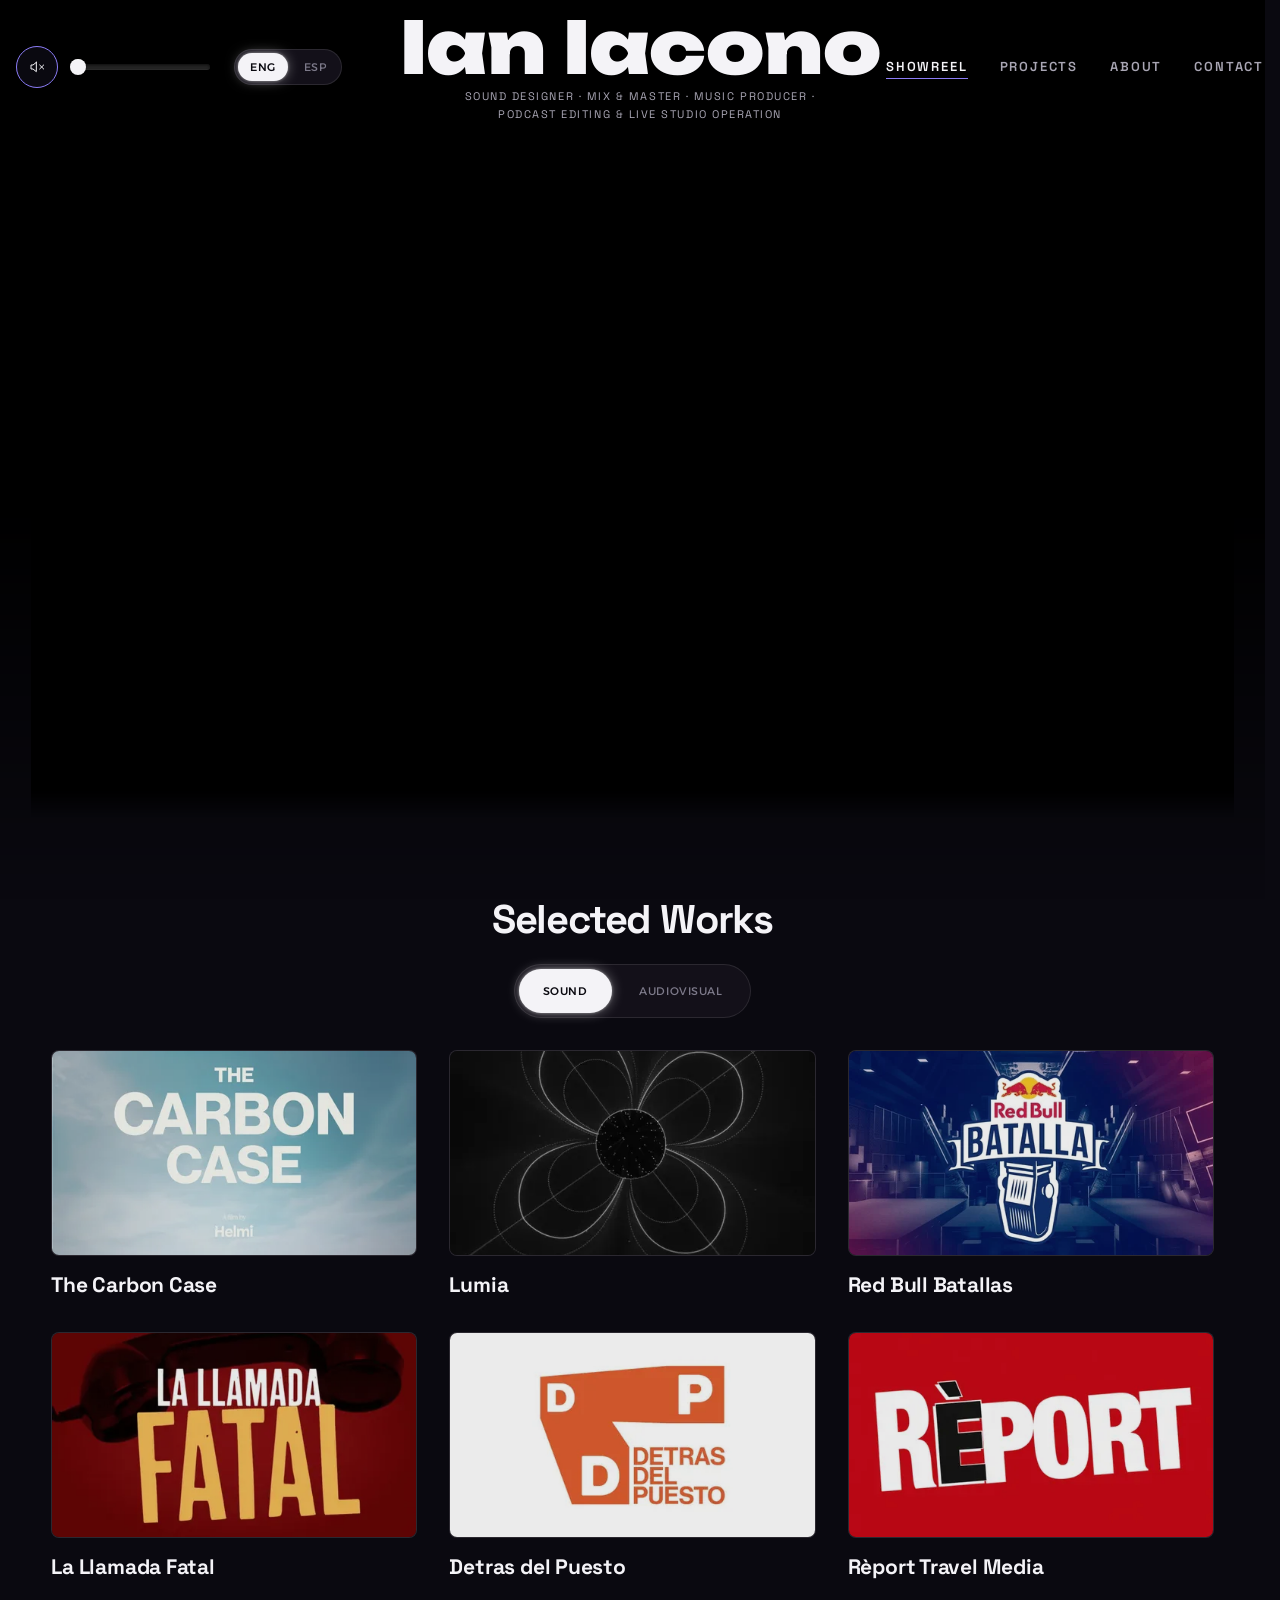
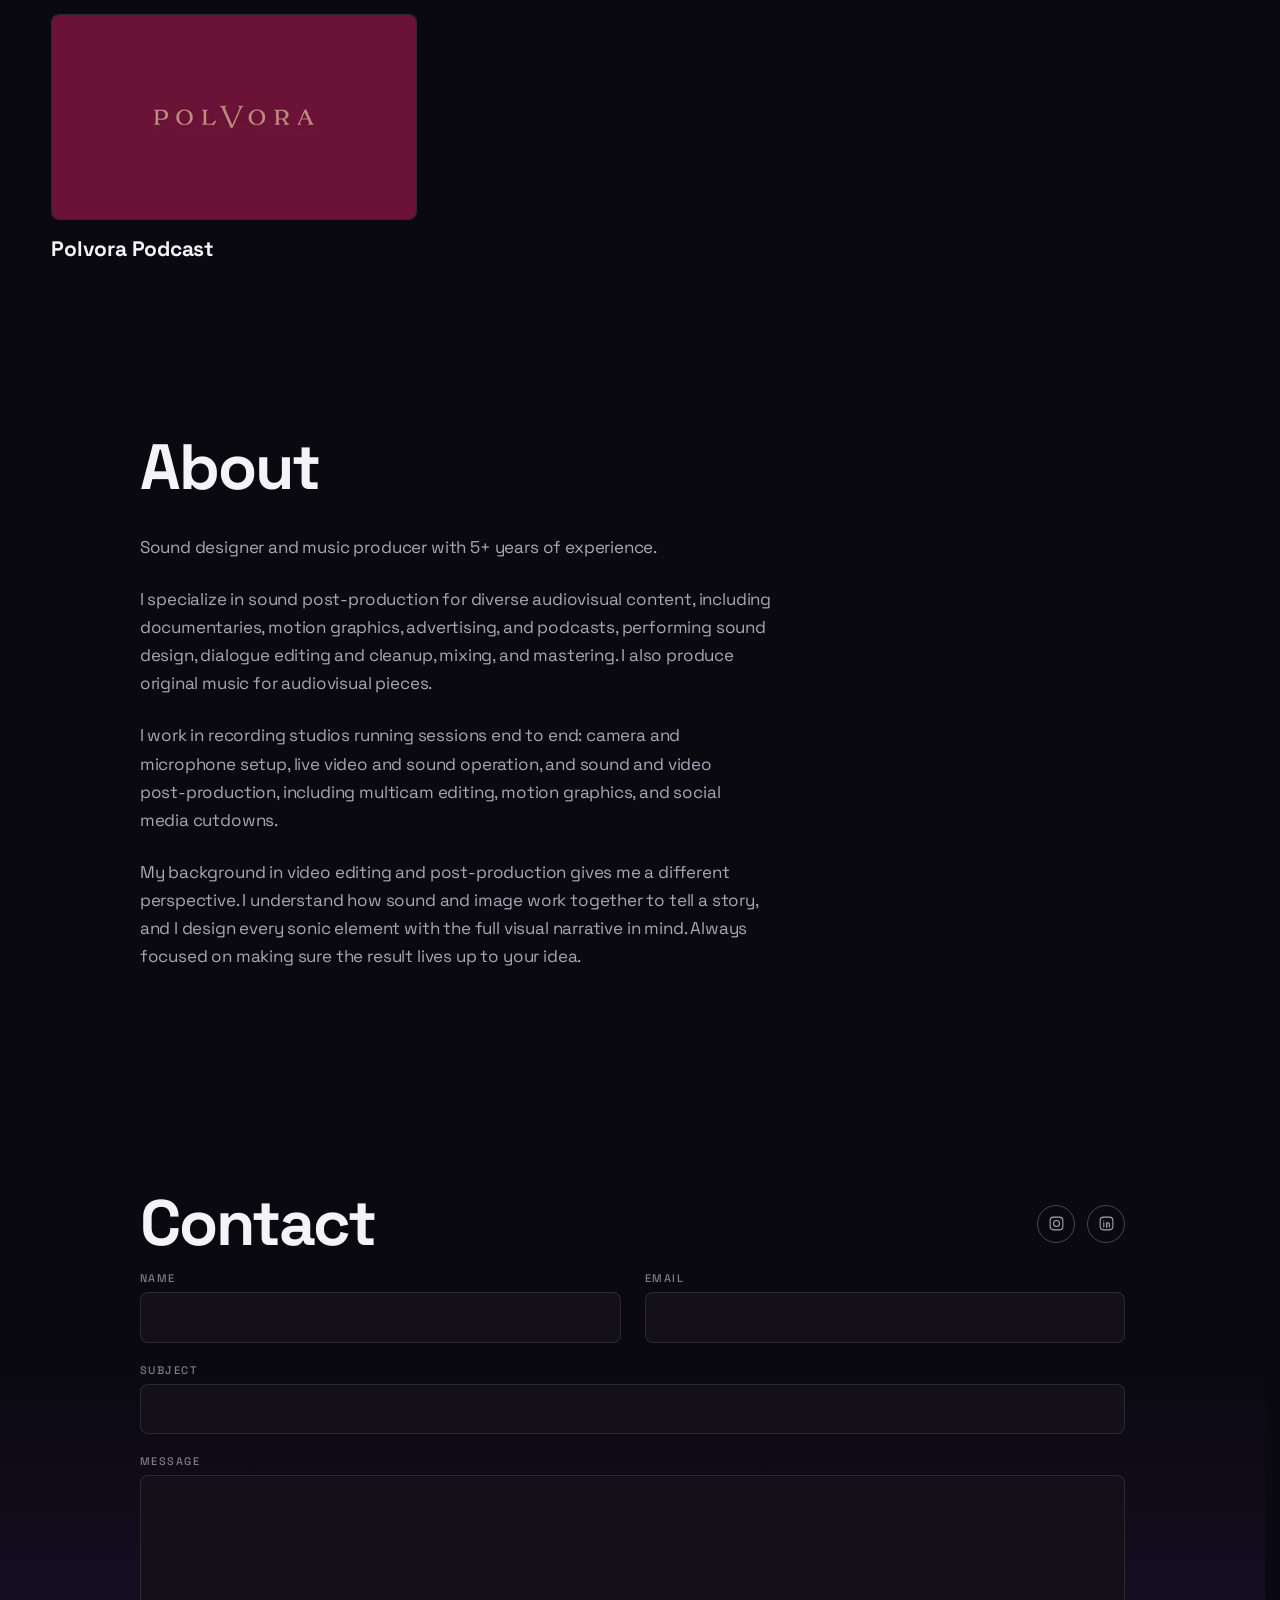
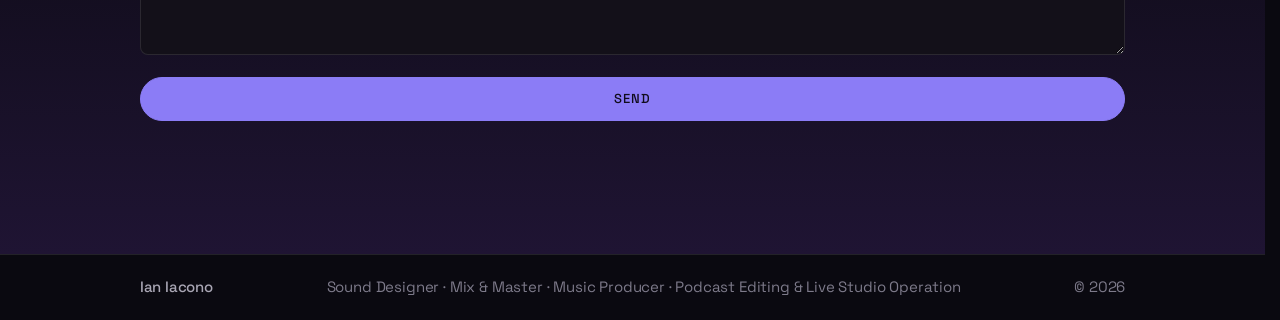
==== commit cf9c6630: "Fix the language swap's alignment and the Spanish nav, update three roles Three fixes and three copy" ====
--- a/index.html
+++ b/index.html
@@ -12,7 +12,7 @@
   <meta name="viewport" content="width=device-width, initial-scale=1">
 
   <title>Ian Iacono — Sound Design &amp; Audio Post Production</title>
-  <meta name="description" content="Sound Designer &middot; Mix &amp; Master &middot; Music Producer &middot; Audio Editing &amp; Live Studio Operation // 5+ years of experience in sound post-production for diverse audiovisual content, including documentaries, motion graphics, advertising, and podcasts">
+  <meta name="description" content="Sound Designer &middot; Mix &amp; Master &middot; Music Producer &middot; Audio Editing &amp; Live Studio Operation // 5+ years in documentary, advertising and podcast post-production.">
 
   <!-- Las 4 lineas marcadas con DOMINIO son la direccion real del sitio.
        Tienen que ser absolutas (con https:// y el dominio entero) porque
@@ -26,7 +26,7 @@
   <meta property="og:type" content="website">
   <meta property="og:site_name" content="Ian Iacono">
   <meta property="og:title" content="Ian Iacono — Sound Design &amp; Audio Post Production">
-  <meta property="og:description" content="Sound Designer &middot; Mix &amp; Master &middot; Music Producer &middot; Audio Editing &amp; Live Studio Operation // 5+ years of experience in sound post-production for diverse audiovisual content, including documentaries, motion graphics, advertising, and podcasts">
+  <meta property="og:description" content="Sound Designer &middot; Mix &amp; Master &middot; Music Producer &middot; Audio Editing &amp; Live Studio Operation // 5+ years in documentary, advertising and podcast post-production.">
   <meta property="og:url" content="https://ianiacono.com/">                      <!-- DOMINIO -->
   <meta property="og:image" content="https://ianiacono.com/assets/img/og.jpg?v=2">   <!-- DOMINIO -->
   <meta property="og:image:width" content="1200">
@@ -36,7 +36,7 @@
 
   <meta name="twitter:card" content="summary_large_image">
   <meta name="twitter:title" content="Ian Iacono — Sound Design &amp; Audio Post Production">
-  <meta name="twitter:description" content="Sound Designer &middot; Mix &amp; Master &middot; Music Producer &middot; Audio Editing &amp; Live Studio Operation // 5+ years of experience in sound post-production for diverse audiovisual content, including documentaries, motion graphics, advertising, and podcasts">
+  <meta name="twitter:description" content="Sound Designer &middot; Mix &amp; Master &middot; Music Producer &middot; Audio Editing &amp; Live Studio Operation // 5+ years in documentary, advertising and podcast post-production.">
   <meta name="twitter:image" content="https://ianiacono.com/assets/img/og.jpg?v=2">  <!-- DOMINIO -->
 
   <meta name="theme-color" content="#0a0910">
@@ -684,7 +684,7 @@
 
         <div class="project__info reveal" data-delay="1">
           <h1 class="project__title">The Carbon Case</h1>
-          <p class="project__role" data-es="Diseño sonoro, mezcla de regrabación y masterización">Sound Design, Re-recording Mix &amp; Master</p>
+          <p class="project__role" data-es="Diseño sonoro, mezcla y masterización">Sound Design, Re-recording Mix &amp; Master</p>
           <p class="project__badge" data-es="Próximo estreno">Upcoming release</p>
 
           <div class="project__text">
@@ -913,7 +913,7 @@
 
         <div class="project__info reveal" data-delay="1">
           <h1 class="project__title">Detras Del Puesto</h1>
-          <p class="project__role" data-es="Operación de video y sonido en vivo, edición, música, animación de logo e identidad sonora">Live Video &amp; Sound Operation, Editing, Music, Logo Animation &amp; Audio Branding</p>
+          <p class="project__role" data-es="Operación de video y sonido en vivo, edición de sonido y video, música, animación de logo e identidad sonora">Live Video &amp; Sound Operation, Sound &amp; Video Editing, Music, Logo Animation &amp; Audio Branding</p>
           <p class="project__links"><a class="link" href="https://www.instagram.com/detrasdelpuesto.podcast/" target="_blank" rel="noopener">Instagram</a></p>
 
           <div class="project__text">
@@ -1016,7 +1016,7 @@
 
         <div class="project__info reveal" data-delay="1">
           <h1 class="project__title">Rèport Travel Media</h1>
-          <p class="project__role" data-es="Armado de estudio, operación de video y sonido en vivo, postproducción de video y sonido (Buenos Aires y Colombia)">Studio Setup, Live Video &amp; Sound Operation, Video &amp; Sound Post (Buenos Aires &amp; Colombia)</p>
+          <p class="project__role" data-es="Armado de estudio, operación de video y sonido en vivo, postproducción de video y sonido (sedes de Buenos Aires y Colombia)">Studio Setup, Live Video &amp; Sound Operation, Video &amp; Sound Post (Buenos Aires &amp; Colombia offices)</p>
 
           <div class="project__text">
             <div class="lang" data-lang="es">
--- a/css/style.css
+++ b/css/style.css
@@ -555,6 +555,17 @@
   /* Sin esto el volumen arrancaria un gutter mas adentro: el margen
      propio de .nav__inner, que aca no hace falta. */
   .nav__inner { padding-inline: 0; }
+
+  /* En castellano los cuatro links miden 43px mas que en ingles
+     ("Proyectos", "Sobre mi", "Contacto" son mas largos), y arriba de
+     todo del home eso los metia ENCIMA del nombre grande, que esta
+     centrado en la pantalla y no se corre: medido, 12px de superposicion
+     a 1366 y 6px a 1440 y a 1920. Se recupera el lugar achicando el
+     respiro lateral de cada link de 12 a 8px -- 32px en total, de sobra
+     --, y solo en castellano: el ingles entra holgado y se queda como
+     estaba. El idioma lo marca el atributo lang del <html>, que lo pone
+     el JavaScript al cambiar (ver punto 10 en js/main.js). */
+  html[lang="es"] .nav__right .nav__link { padding-inline: var(--sp-2); }
   /* Los links se corren su propio padding hacia afuera: lo que se ve
      alineado con el borde del video es la LETRA de "Contact", no la caja
      que la rodea. Del lado del volumen no hace falta -- ahi el borde de
@@ -574,14 +585,16 @@
    vive afuera, a la izquierda, al lado del nombre chico. */
 @media (max-width: 1359px) {
   .nav__right,
-  .audio-control--nav {
+  .audio-control--nav,
+  .lang-switch--nav {
     opacity: 0;
     visibility: hidden;
     pointer-events: none;
     transition: opacity 450ms ease-in-out, visibility 0s linear 450ms;
   }
   .nav.is-stuck .nav__right,
-  .nav.is-stuck .audio-control--nav {
+  .nav.is-stuck .audio-control--nav,
+  .nav.is-stuck .lang-switch--nav {
     opacity: 1;
     visibility: visible;
     pointer-events: auto;
@@ -618,6 +631,12 @@
   text-transform: uppercase;
   color: var(--c-text-muted);
   text-decoration: none;
+  /* En una sola linea siempre. "Sobre mi" (About en castellano) tiene un
+     espacio en el medio y se partia en dos renglones -- "Sobre" arriba y
+     "mi" abajo -- mientras los otros tres seguian en uno. No se notaba en
+     el alto de la fila porque el link ya mide 44px de alto por el area
+     tactil, asi que los dos renglones entraban adentro igual. */
+  white-space: nowrap;
   transition: color var(--dur) var(--ease);
 }
 .nav__link::after {
@@ -1746,7 +1765,15 @@
 }
 
 /* Bloque de idioma: la etiqueta ESP/ENG arriba y el parrafo debajo */
+/* El aire entre los dos textos existe solo cuando se ven LOS DOS, que es
+   lo que pasa si el JavaScript no corre. Con el selector puesto se ve uno
+   solo, y este margen igual se lo seguia aplicando al bloque en ingles
+   por ser el segundo de los dos (el selector "+" mira el orden en el
+   HTML, no si el de al lado se esta viendo). Resultado: el texto en
+   ingles arrancaba 32px mas abajo que el mismo texto en castellano --
+   medido, 32 exactos en 1280, 1366, 1440 y 1920. */
 .lang + .lang { margin-top: var(--sp-6); }
+.has-lang-switch .lang + .lang { margin-top: 0; }
 /* En celular se muestra un texto solo, asi que la separacion entre los dos
    no va: si no, al pasar a ESP el texto se corria 20px y el cambio de
    idioma parecia un salto. Tiene que ir DESPUES de la linea de arriba --
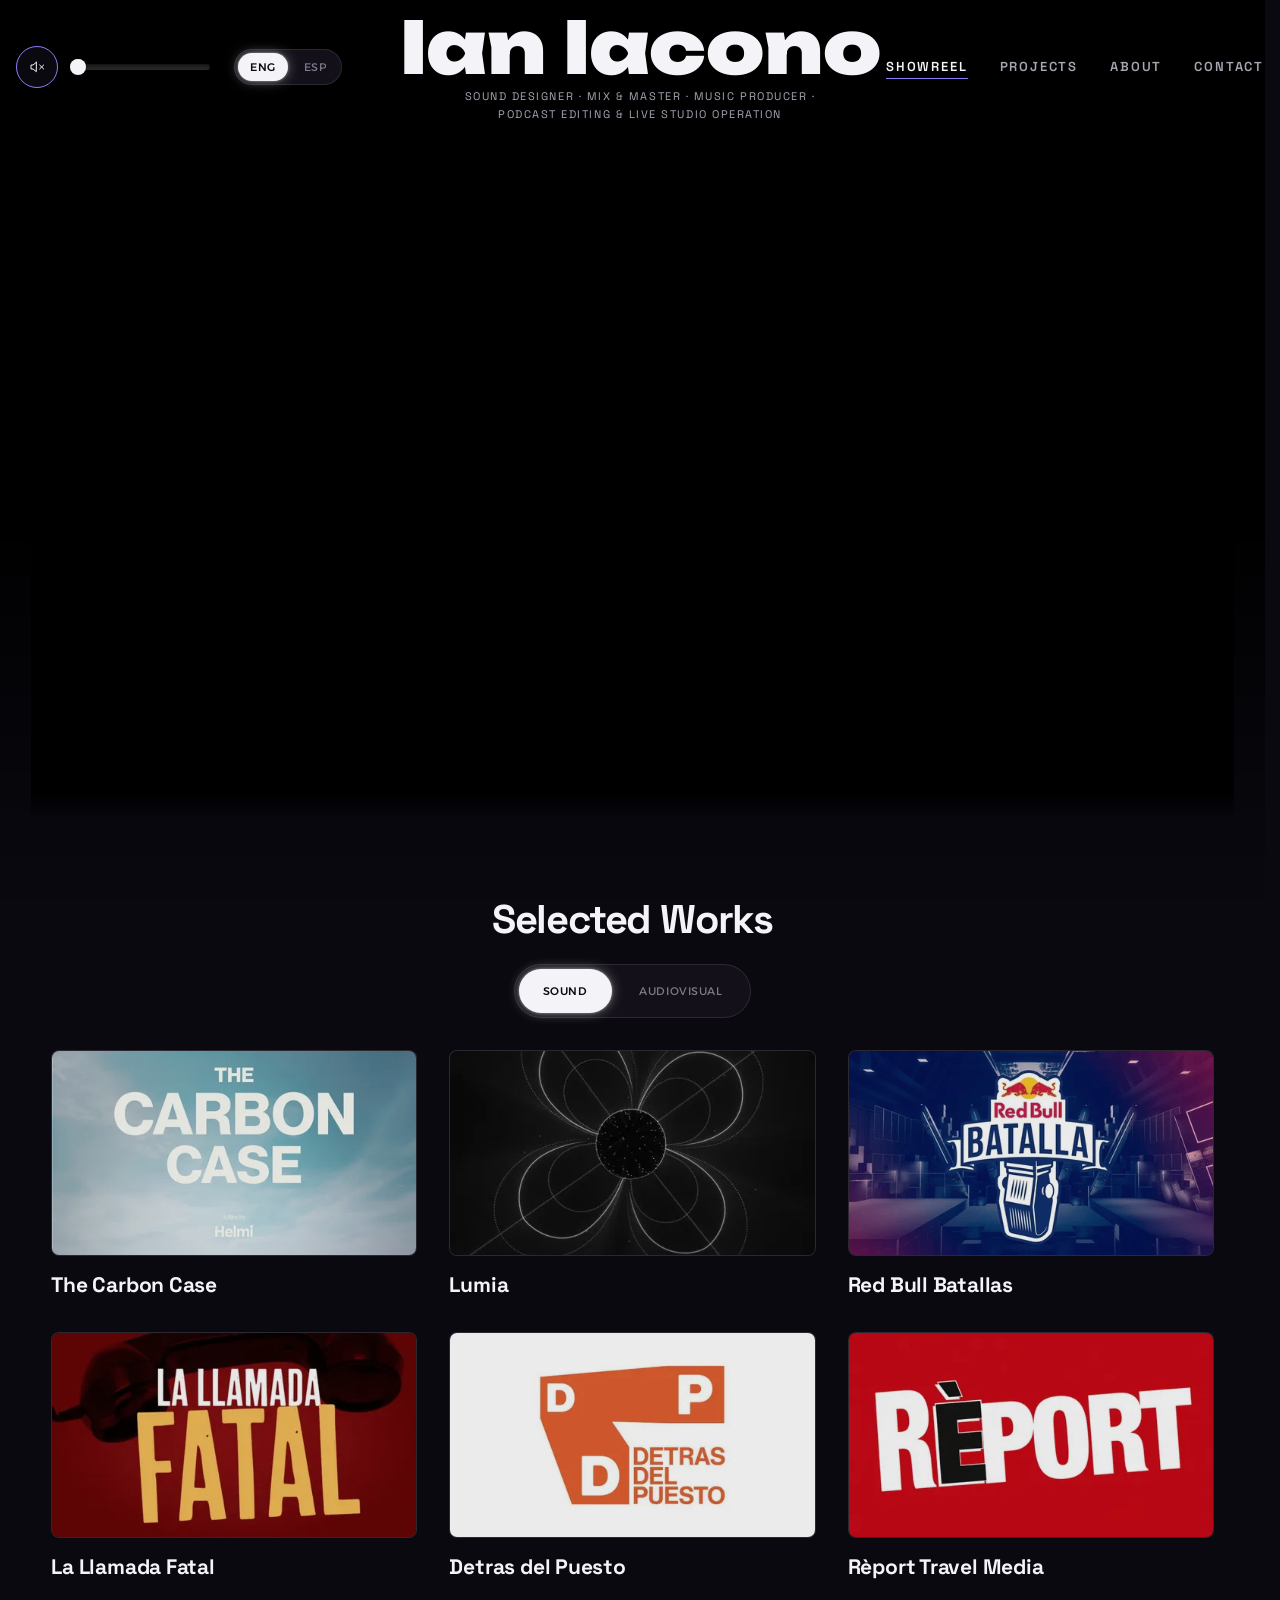
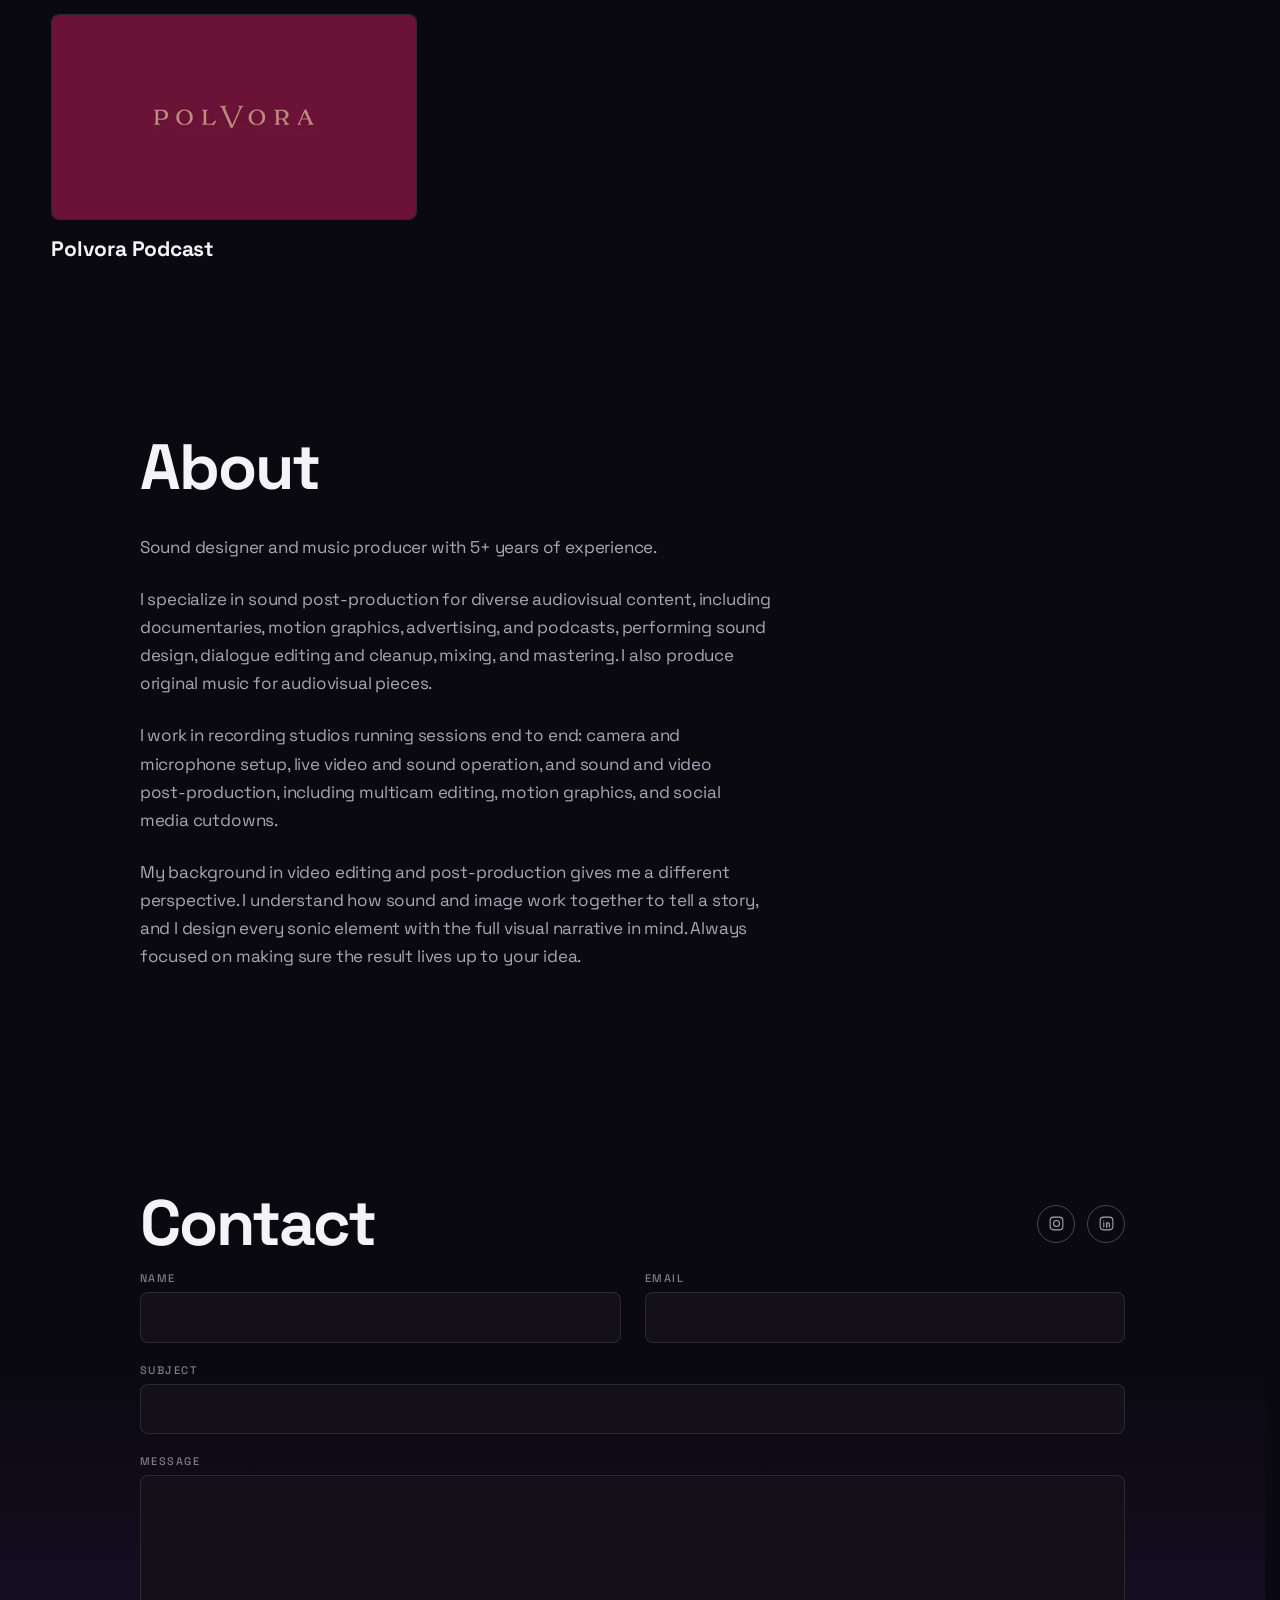
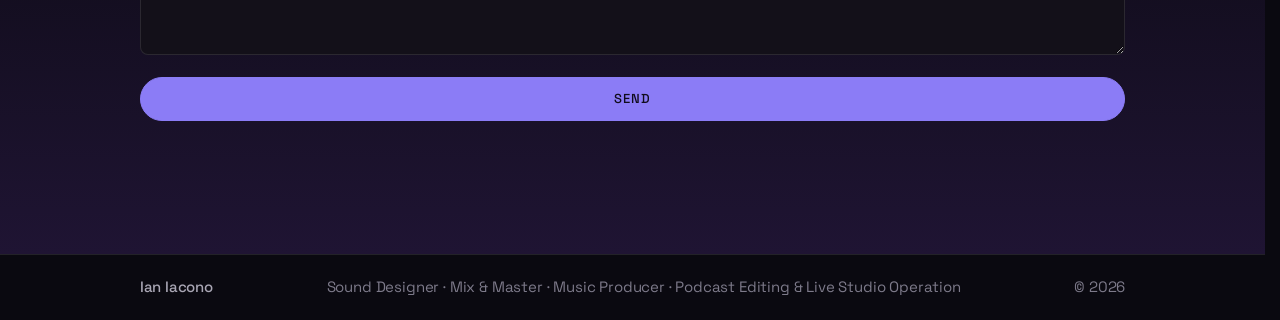
==== commit f737d828: "Fit motion graphics into the search description "5+ years in documentary, advertising and podcast po" ====
--- a/index.html
+++ b/index.html
@@ -12,7 +12,7 @@
   <meta name="viewport" content="width=device-width, initial-scale=1">
 
   <title>Ian Iacono — Sound Design &amp; Audio Post Production</title>
-  <meta name="description" content="Sound Designer &middot; Mix &amp; Master &middot; Music Producer &middot; Audio Editing &amp; Live Studio Operation // 5+ years in documentary, advertising and podcast post-production.">
+  <meta name="description" content="Sound Designer &middot; Mix &amp; Master &middot; Music Producer &middot; Audio Editing &amp; Live Studio Operation // audio for documentary, motion graphics, advertising and podcast.">
 
   <!-- Las 4 lineas marcadas con DOMINIO son la direccion real del sitio.
        Tienen que ser absolutas (con https:// y el dominio entero) porque
@@ -26,7 +26,7 @@
   <meta property="og:type" content="website">
   <meta property="og:site_name" content="Ian Iacono">
   <meta property="og:title" content="Ian Iacono — Sound Design &amp; Audio Post Production">
-  <meta property="og:description" content="Sound Designer &middot; Mix &amp; Master &middot; Music Producer &middot; Audio Editing &amp; Live Studio Operation // 5+ years in documentary, advertising and podcast post-production.">
+  <meta property="og:description" content="Sound Designer &middot; Mix &amp; Master &middot; Music Producer &middot; Audio Editing &amp; Live Studio Operation // audio for documentary, motion graphics, advertising and podcast.">
   <meta property="og:url" content="https://ianiacono.com/">                      <!-- DOMINIO -->
   <meta property="og:image" content="https://ianiacono.com/assets/img/og.jpg?v=2">   <!-- DOMINIO -->
   <meta property="og:image:width" content="1200">
@@ -36,7 +36,7 @@
 
   <meta name="twitter:card" content="summary_large_image">
   <meta name="twitter:title" content="Ian Iacono — Sound Design &amp; Audio Post Production">
-  <meta name="twitter:description" content="Sound Designer &middot; Mix &amp; Master &middot; Music Producer &middot; Audio Editing &amp; Live Studio Operation // 5+ years in documentary, advertising and podcast post-production.">
+  <meta name="twitter:description" content="Sound Designer &middot; Mix &amp; Master &middot; Music Producer &middot; Audio Editing &amp; Live Studio Operation // audio for documentary, motion graphics, advertising and podcast.">
   <meta name="twitter:image" content="https://ianiacono.com/assets/img/og.jpg?v=2">  <!-- DOMINIO -->
 
   <meta name="theme-color" content="#0a0910">
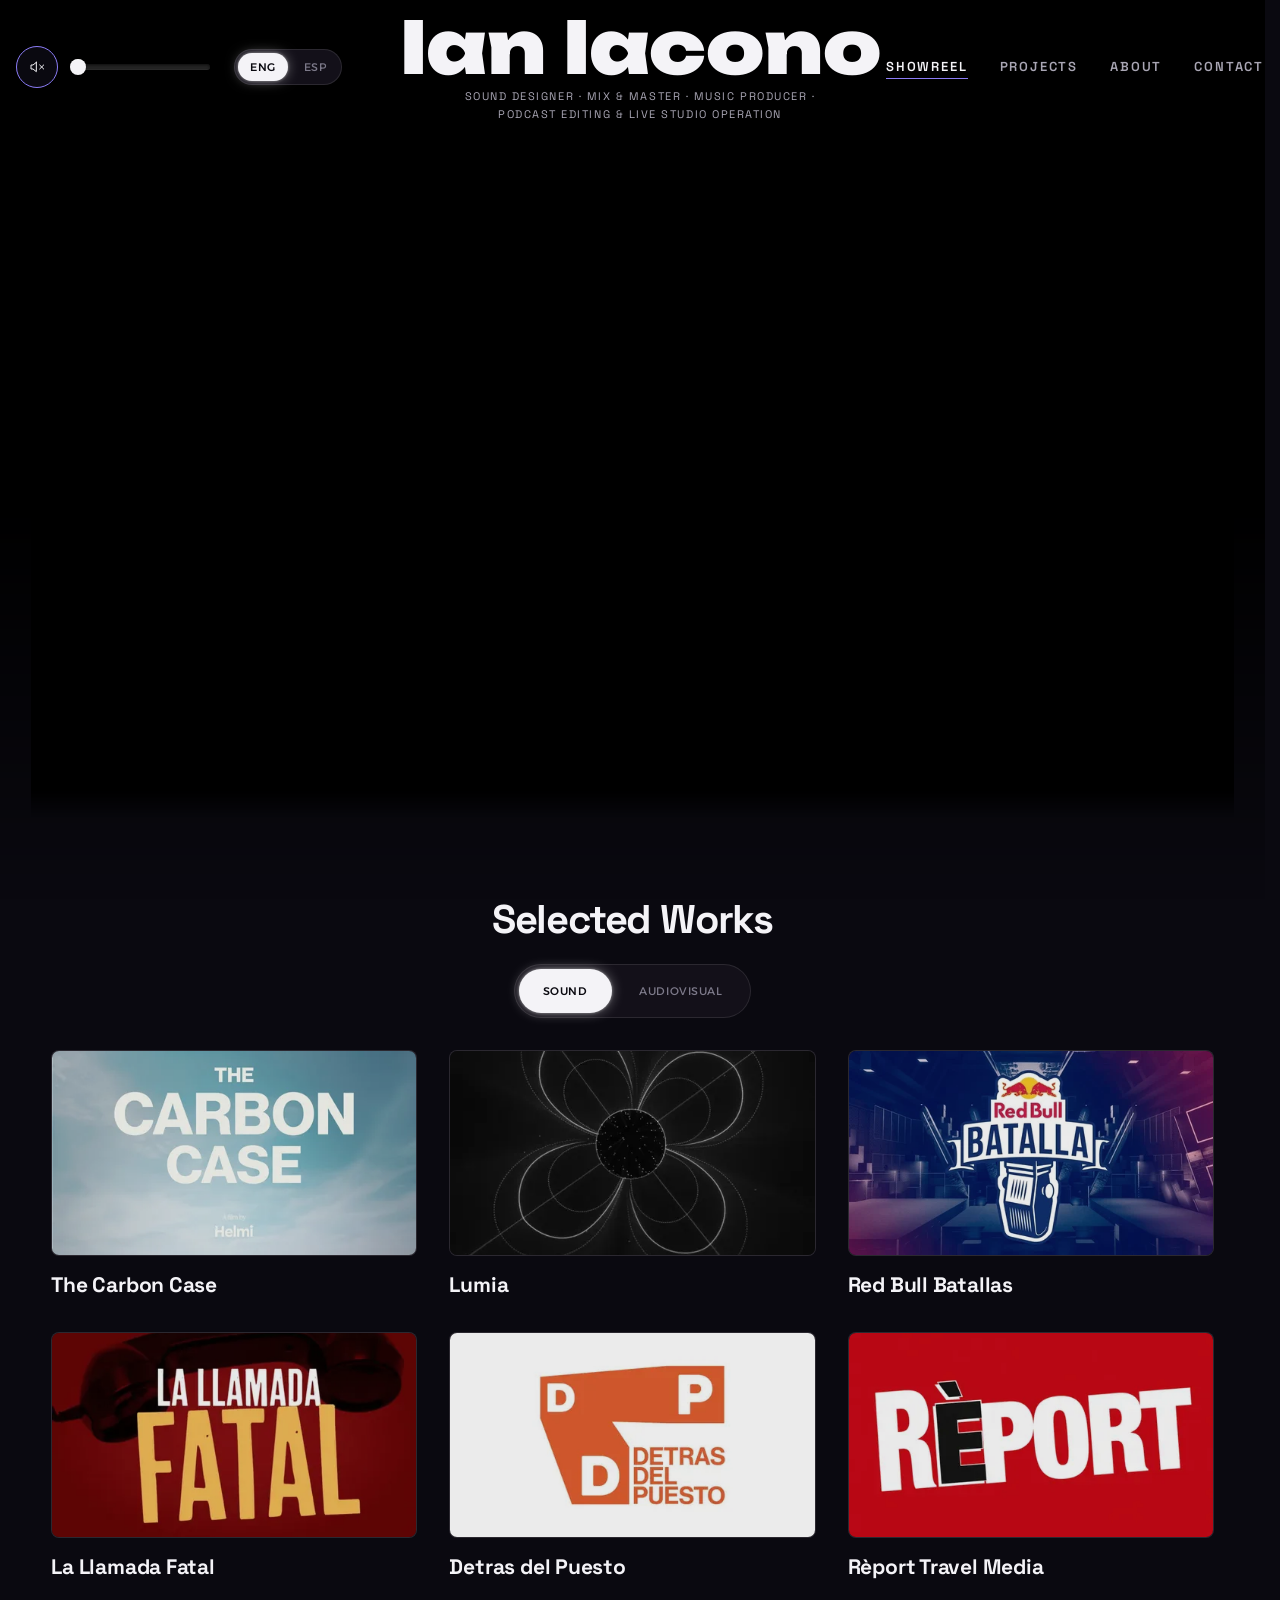
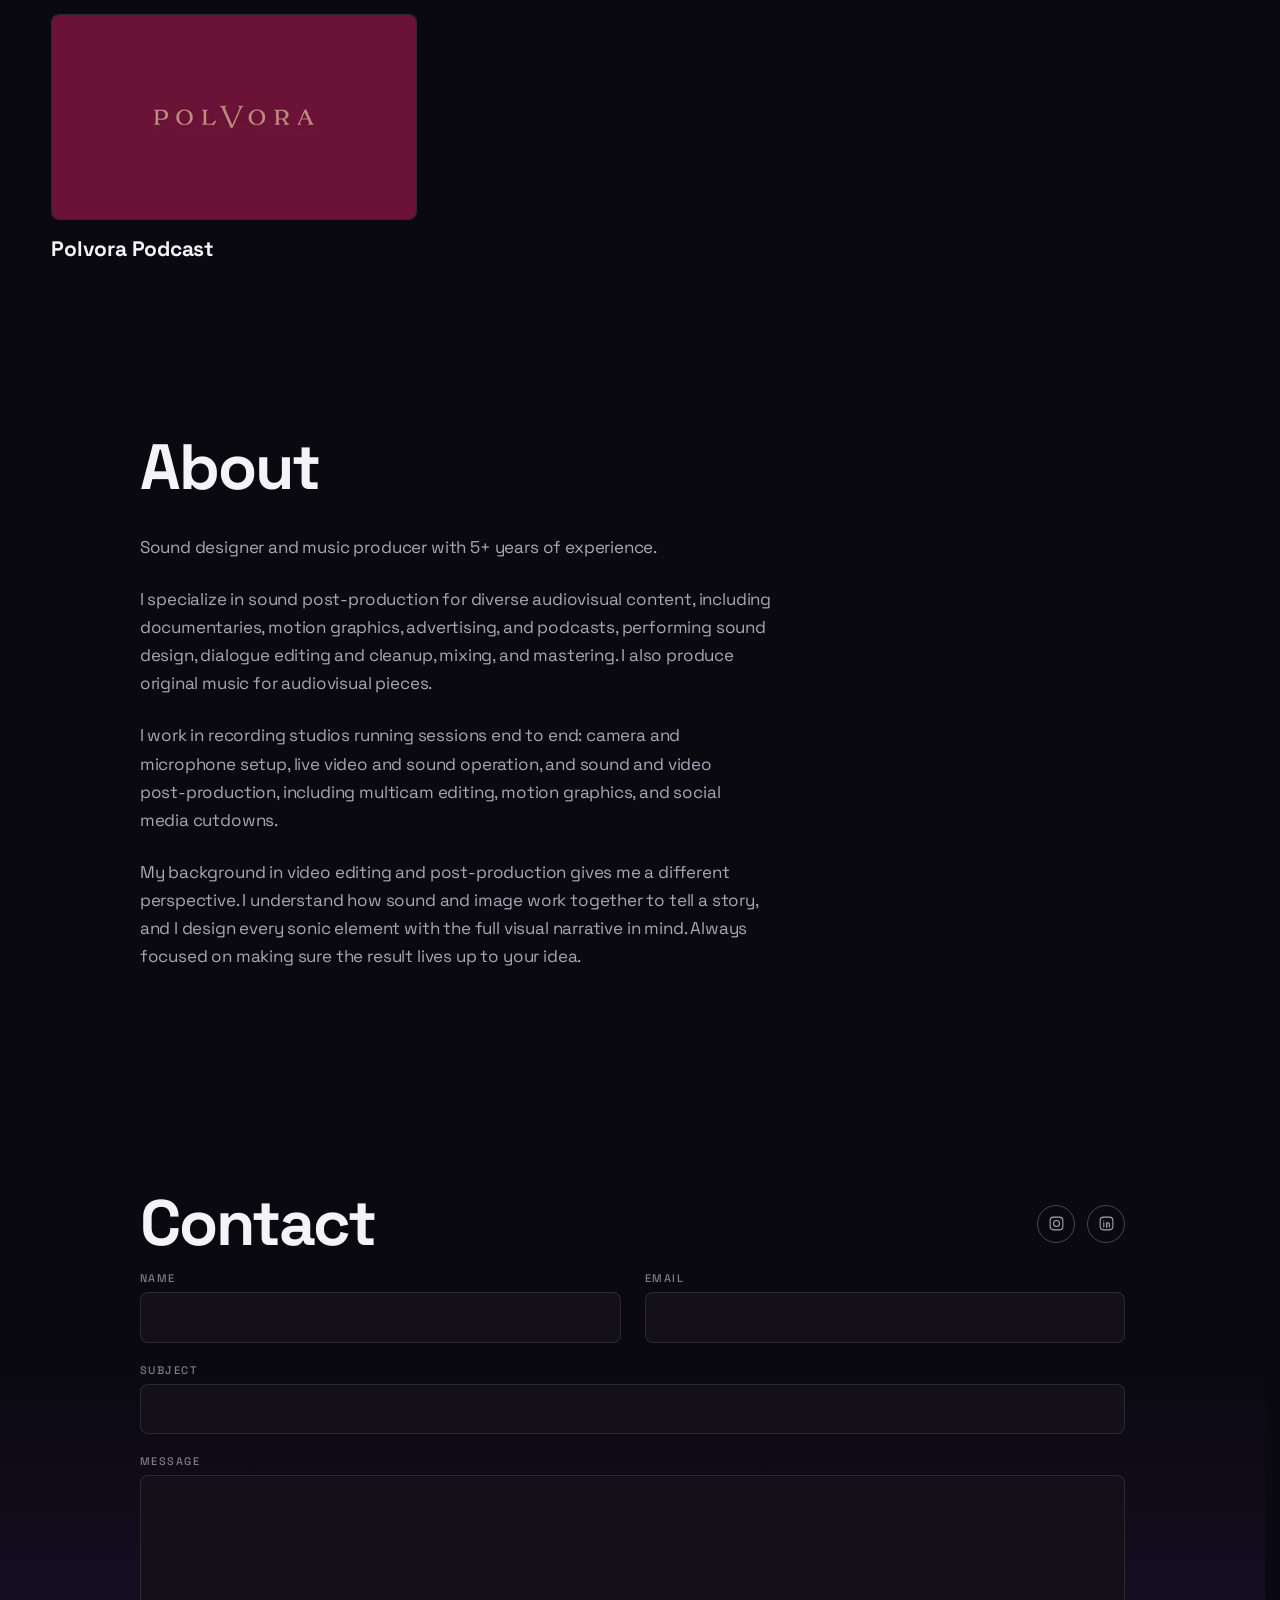
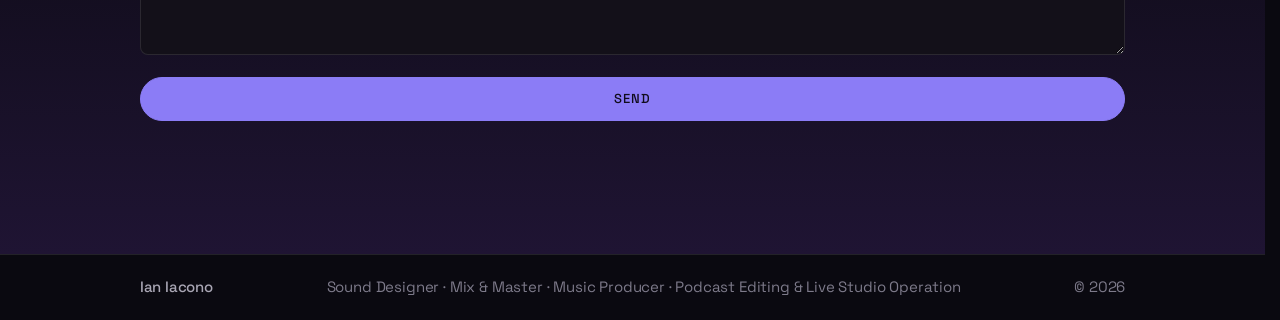
==== commit cf051b4a: "Stop the thumbnails downloading at half the size they are shown at Each thumbnail exists at 480, 960" ====
--- a/index.html
+++ b/index.html
@@ -11,8 +11,16 @@
   <meta charset="utf-8">
   <meta name="viewport" content="width=device-width, initial-scale=1">
 
+  <!-- NO BORRAR. Es la prueba de que el sitio es tuyo, para Google Search
+       Console (la herramienta desde la que se le pide a Google que vuelva
+       a leer la pagina). La genero Google y es unica para esta cuenta: no
+       se ve en ningun lado de la pagina, pero si se saca, Search Console
+       deja de reconocer el sitio como tuyo. -->
+  <meta name="google-site-verification" content="mhGewRbFrMhmkUpTPabku3VKQmcammKNRABmxId6EyI" />
+  <meta name="google-site-verification" content="rz2zU_fuTn9a3QwWTfVwRwpOYbp7P2YMCcz7VN6VUhc" />
+
   <title>Ian Iacono — Sound Design &amp; Audio Post Production</title>
-  <meta name="description" content="Sound Designer &middot; Mix &amp; Master &middot; Music Producer &middot; Audio Editing &amp; Live Studio Operation // audio for documentary, motion graphics, advertising and podcast.">
+  <meta name="description" content="Sound Designer &middot; Mix &amp; Master &middot; Music Producer &middot; Audio Editing &amp; Live Studio Operation // Audio for documentary, motion graphics, advertising and podcast.">
 
   <!-- Las 4 lineas marcadas con DOMINIO son la direccion real del sitio.
        Tienen que ser absolutas (con https:// y el dominio entero) porque
@@ -26,7 +34,7 @@
   <meta property="og:type" content="website">
   <meta property="og:site_name" content="Ian Iacono">
   <meta property="og:title" content="Ian Iacono — Sound Design &amp; Audio Post Production">
-  <meta property="og:description" content="Sound Designer &middot; Mix &amp; Master &middot; Music Producer &middot; Audio Editing &amp; Live Studio Operation // audio for documentary, motion graphics, advertising and podcast.">
+  <meta property="og:description" content="Sound Designer &middot; Mix &amp; Master &middot; Music Producer &middot; Audio Editing &amp; Live Studio Operation // Audio for documentary, motion graphics, advertising and podcast.">
   <meta property="og:url" content="https://ianiacono.com/">                      <!-- DOMINIO -->
   <meta property="og:image" content="https://ianiacono.com/assets/img/og.jpg?v=2">   <!-- DOMINIO -->
   <meta property="og:image:width" content="1200">
@@ -36,7 +44,7 @@
 
   <meta name="twitter:card" content="summary_large_image">
   <meta name="twitter:title" content="Ian Iacono — Sound Design &amp; Audio Post Production">
-  <meta name="twitter:description" content="Sound Designer &middot; Mix &amp; Master &middot; Music Producer &middot; Audio Editing &amp; Live Studio Operation // audio for documentary, motion graphics, advertising and podcast.">
+  <meta name="twitter:description" content="Sound Designer &middot; Mix &amp; Master &middot; Music Producer &middot; Audio Editing &amp; Live Studio Operation // Audio for documentary, motion graphics, advertising and podcast.">
   <meta name="twitter:image" content="https://ianiacono.com/assets/img/og.jpg?v=2">  <!-- DOMINIO -->
 
   <meta name="theme-color" content="#0a0910">
@@ -296,7 +304,7 @@
             <div class="tile__media">
               <img class="tile__poster" src="assets/img/the-carbon-case-960.webp"
                    srcset="assets/img/the-carbon-case-480.webp 480w, assets/img/the-carbon-case-960.webp 960w, assets/img/the-carbon-case.webp 1600w"
-                   sizes="(max-width: 640px) calc(100vw - 2.5rem), (max-width: 900px) 45vw, 30vw"
+                   sizes="(max-width: 640px) calc(100vw - 2.5rem), (max-width: 900px) 92vw, 30vw"
                    width="1600" height="1531" alt="The Carbon Case cover: a planted field under a pale blue sky" style="object-position:50% 0%" loading="lazy" decoding="async">
               <video class="tile__video" data-src="assets/video/thecarboncase-hover.mp4" muted loop playsinline preload="none"
                      width="1600" height="1531" aria-hidden="true" tabindex="-1" style="object-position:50% 0%"></video>
@@ -315,7 +323,7 @@
             <div class="tile__media">
               <img class="tile__poster" src="assets/img/lumia-960.webp"
                    srcset="assets/img/lumia-480.webp 480w, assets/img/lumia-960.webp 960w, assets/img/lumia.webp 1253w"
-                   sizes="(max-width: 640px) calc(100vw - 2.5rem), (max-width: 900px) 45vw, 30vw"
+                   sizes="(max-width: 640px) calc(100vw - 2.5rem), (max-width: 900px) 92vw, 30vw"
                    width="1253" height="1045" alt="Lumia cover: a geometric figure made of white lines on a black background" loading="lazy" decoding="async">
               <video class="tile__video" data-src="assets/video/lumia-hover.mp4" muted loop playsinline preload="none"
                      width="1253" height="1045" aria-hidden="true" tabindex="-1"></video>
@@ -334,7 +342,7 @@
             <div class="tile__media">
               <img class="tile__poster" src="assets/img/red-bull-batallas-960.webp"
                    srcset="assets/img/red-bull-batallas-480.webp 480w, assets/img/red-bull-batallas-960.webp 960w, assets/img/red-bull-batallas.webp 1365w"
-                   sizes="(max-width: 640px) calc(100vw - 2.5rem), (max-width: 900px) 45vw, 30vw"
+                   sizes="(max-width: 640px) calc(100vw - 2.5rem), (max-width: 900px) 92vw, 30vw"
                    width="1365" height="768" alt="Red Bull Batallas logo over a moody blue-lit battle venue" loading="lazy" decoding="async">
               <video class="tile__video" data-src="assets/video/redbull-hover.mp4" muted loop playsinline preload="none"
                      width="1365" height="768" aria-hidden="true" tabindex="-1"></video>
@@ -362,7 +370,7 @@
             <div class="tile__media">
               <img class="tile__poster" src="assets/img/la-llamada-fatal-960.webp"
                    srcset="assets/img/la-llamada-fatal-480.webp 480w, assets/img/la-llamada-fatal-960.webp 960w, assets/img/la-llamada-fatal.webp 640w"
-                   sizes="(max-width: 640px) calc(100vw - 2.5rem), (max-width: 900px) 45vw, 30vw"
+                   sizes="(max-width: 640px) calc(100vw - 2.5rem), (max-width: 900px) 92vw, 30vw"
                    width="640" height="640" alt="La Llamada Fatal podcast cover: a red telephone on a dark background" loading="lazy" decoding="async">
               
             </div>
@@ -380,7 +388,7 @@
             <div class="tile__media">
               <img class="tile__poster" src="assets/img/detras-del-puesto-960.webp"
                    srcset="assets/img/detras-del-puesto-480.webp 480w, assets/img/detras-del-puesto-960.webp 960w, assets/img/detras-del-puesto.webp 822w"
-                   sizes="(max-width: 640px) calc(100vw - 2.5rem), (max-width: 900px) 45vw, 30vw"
+                   sizes="(max-width: 640px) calc(100vw - 2.5rem), (max-width: 900px) 92vw, 30vw"
                    width="822" height="640" alt="Detras del Puesto logo in orange on a white background" loading="lazy" decoding="async">
               <video class="tile__video" data-src="assets/video/ddp-hover.mp4" muted loop playsinline preload="none"
                      width="822" height="640" aria-hidden="true" tabindex="-1"></video>
@@ -399,7 +407,7 @@
             <div class="tile__media">
               <img class="tile__poster" src="assets/img/report-travel-media-960.webp"
                    srcset="assets/img/report-travel-media-480.webp 480w, assets/img/report-travel-media-960.webp 960w, assets/img/report-travel-media.webp 1252w"
-                   sizes="(max-width: 640px) calc(100vw - 2.5rem), (max-width: 900px) 45vw, 30vw"
+                   sizes="(max-width: 640px) calc(100vw - 2.5rem), (max-width: 900px) 92vw, 30vw"
                    width="1252" height="1252" alt="Rèport Travel Media logo in black and white on a red background" loading="lazy" decoding="async">
               <video class="tile__video" data-src="assets/video/reports-hover.mp4" muted loop playsinline preload="none"
                      width="1252" height="1252" aria-hidden="true" tabindex="-1"></video>
@@ -418,7 +426,7 @@
             <div class="tile__media">
               <img class="tile__poster" src="assets/img/polvora-podcast-960.webp"
                    srcset="assets/img/polvora-podcast-480.webp 480w, assets/img/polvora-podcast-960.webp 960w, assets/img/polvora-podcast.webp 1920w"
-                   sizes="(max-width: 640px) calc(100vw - 2.5rem), (max-width: 900px) 45vw, 30vw"
+                   sizes="(max-width: 640px) calc(100vw - 2.5rem), (max-width: 900px) 92vw, 30vw"
                    width="1920" height="1080" alt="Polvora Podcast logo: the word Polvora in tan serif type on a wine-red background" loading="lazy" decoding="async">
               <video class="tile__video" data-src="assets/video/section12-hover.mp4" muted loop playsinline preload="none"
                      width="1920" height="1080" aria-hidden="true" tabindex="-1"></video>
@@ -437,7 +445,7 @@
             <div class="tile__media">
               <img class="tile__poster" src="assets/img/te-lo-aseguro-960.webp"
                    srcset="assets/img/te-lo-aseguro-480.webp 480w, assets/img/te-lo-aseguro-960.webp 960w, assets/img/te-lo-aseguro.webp 1280w"
-                   sizes="(max-width: 640px) calc(100vw - 2.5rem), (max-width: 900px) 45vw, 30vw"
+                   sizes="(max-width: 640px) calc(100vw - 2.5rem), (max-width: 900px) 92vw, 30vw"
                    width="1280" height="720" alt="Show thumbnail: two hosts next to the title Las cenizas no se apagan" loading="lazy" decoding="async">
               <video class="tile__video" data-src="assets/video/faiketen-hover.mp4" muted loop playsinline preload="none"
                      width="1280" height="720" aria-hidden="true" tabindex="-1"></video>
@@ -456,7 +464,7 @@
             <div class="tile__media">
               <img class="tile__poster" src="assets/img/report-travel-media-2-960.webp"
                    srcset="assets/img/report-travel-media-2-480.webp 480w, assets/img/report-travel-media-2-960.webp 960w, assets/img/report-travel-media-2.webp 1023w"
-                   sizes="(max-width: 640px) calc(100vw - 2.5rem), (max-width: 900px) 45vw, 30vw"
+                   sizes="(max-width: 640px) calc(100vw - 2.5rem), (max-width: 900px) 92vw, 30vw"
                    width="1023" height="1027" alt="Black title card with the word Juleriaque in white letters" loading="lazy" decoding="async">
               <video class="tile__video" data-src="assets/video/juleriaque-hover.mp4" muted loop playsinline preload="none"
                      width="1023" height="1027" aria-hidden="true" tabindex="-1"></video>
@@ -475,7 +483,7 @@
             <div class="tile__media">
               <img class="tile__poster" src="assets/img/playbook-960.webp"
                    srcset="assets/img/playbook-480.webp 480w, assets/img/playbook-960.webp 960w, assets/img/playbook.webp 1138w"
-                   sizes="(max-width: 640px) calc(100vw - 2.5rem), (max-width: 900px) 45vw, 30vw"
+                   sizes="(max-width: 640px) calc(100vw - 2.5rem), (max-width: 900px) 92vw, 30vw"
                    width="1138" height="640" alt="Playbook cover: x Anita y Sebas, black background, marketing para marketers" loading="lazy" decoding="async">
               <video class="tile__video" data-src="assets/video/playbook-hover.mp4" muted loop playsinline preload="none"
                      width="1138" height="640" aria-hidden="true" tabindex="-1"></video>
